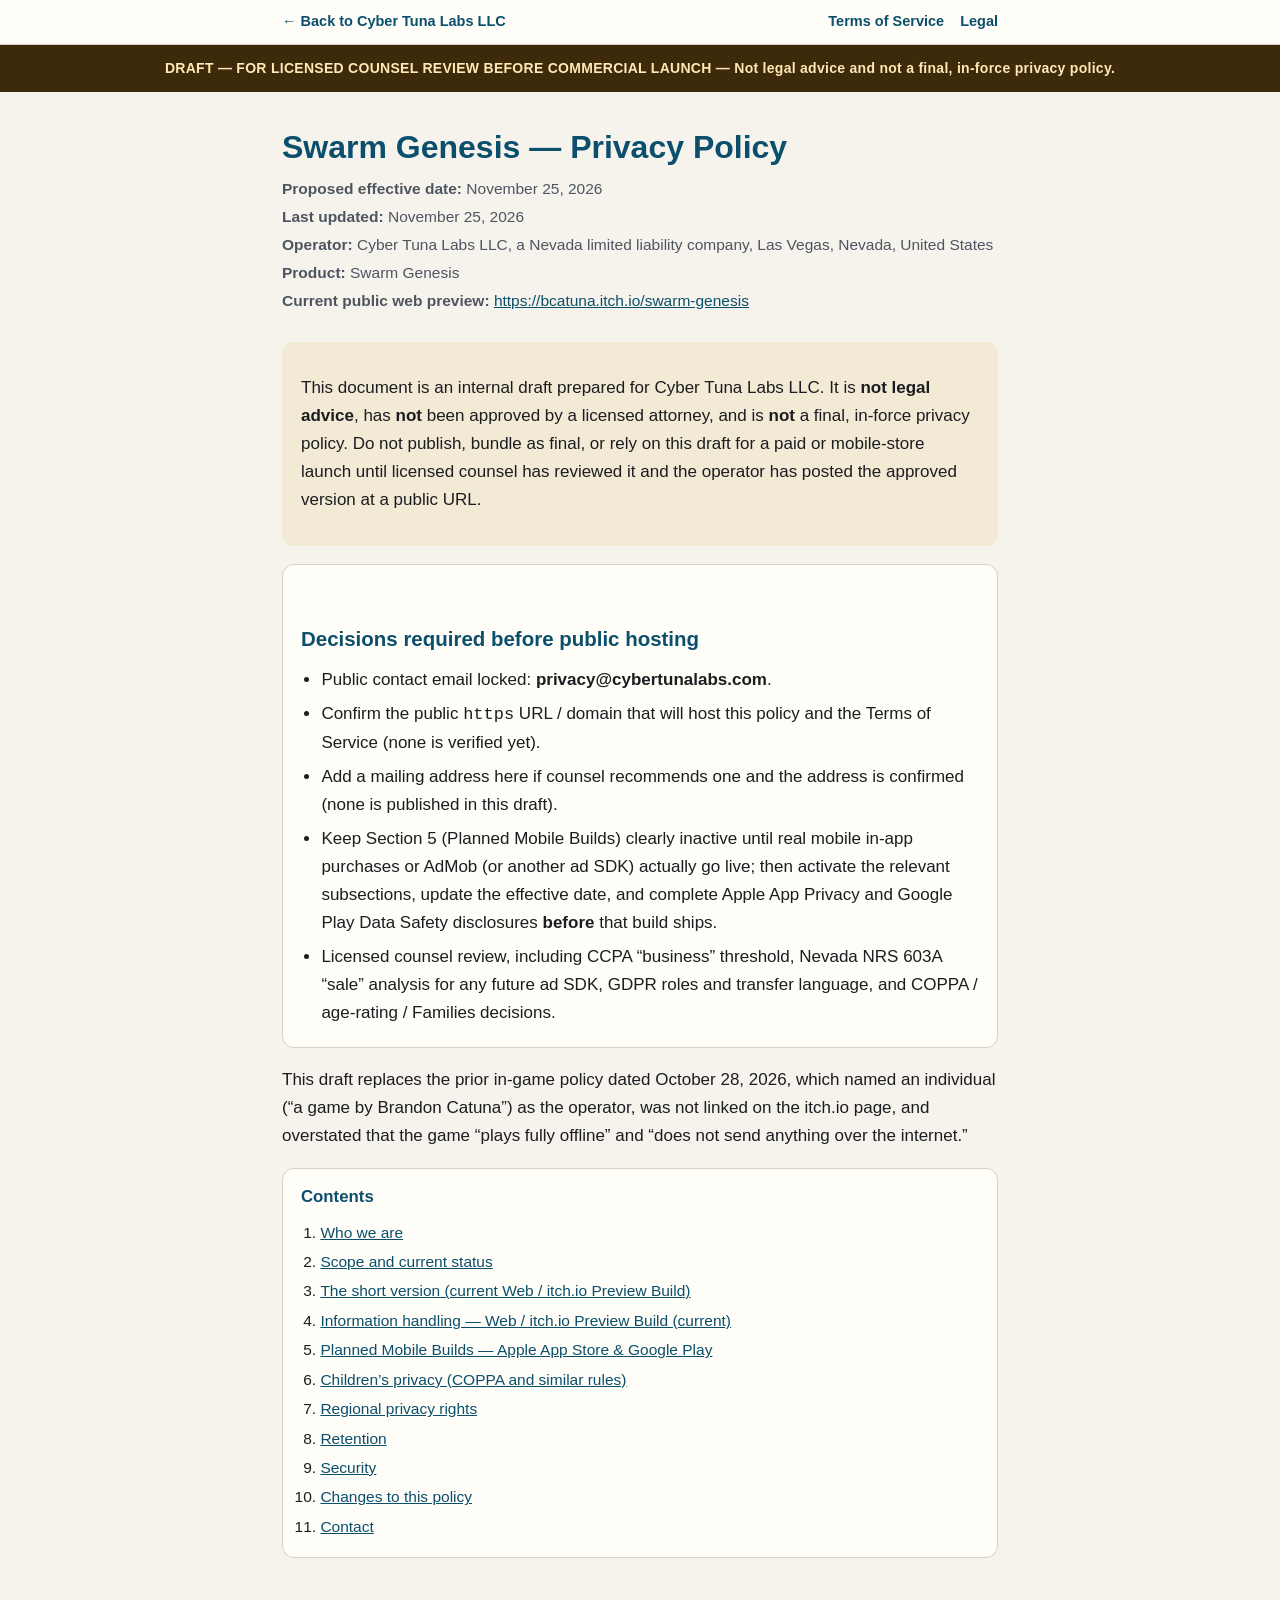
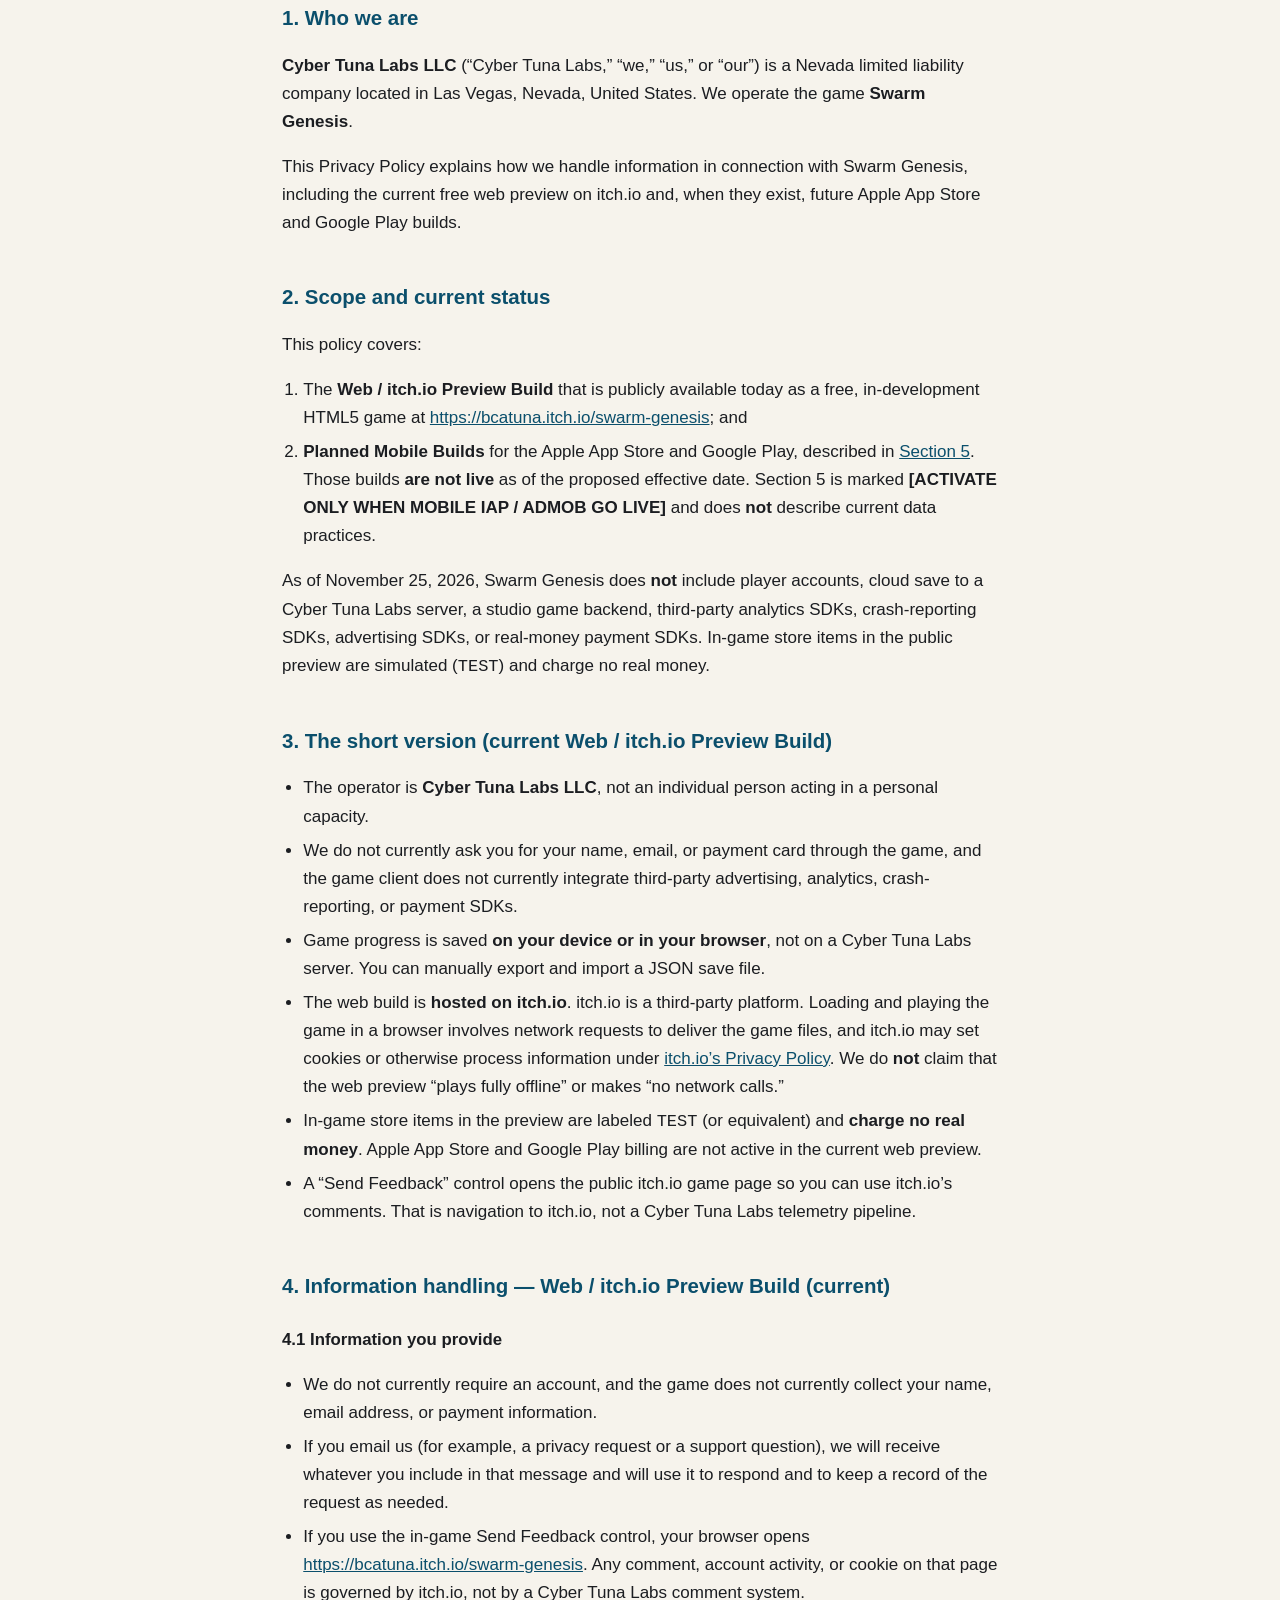
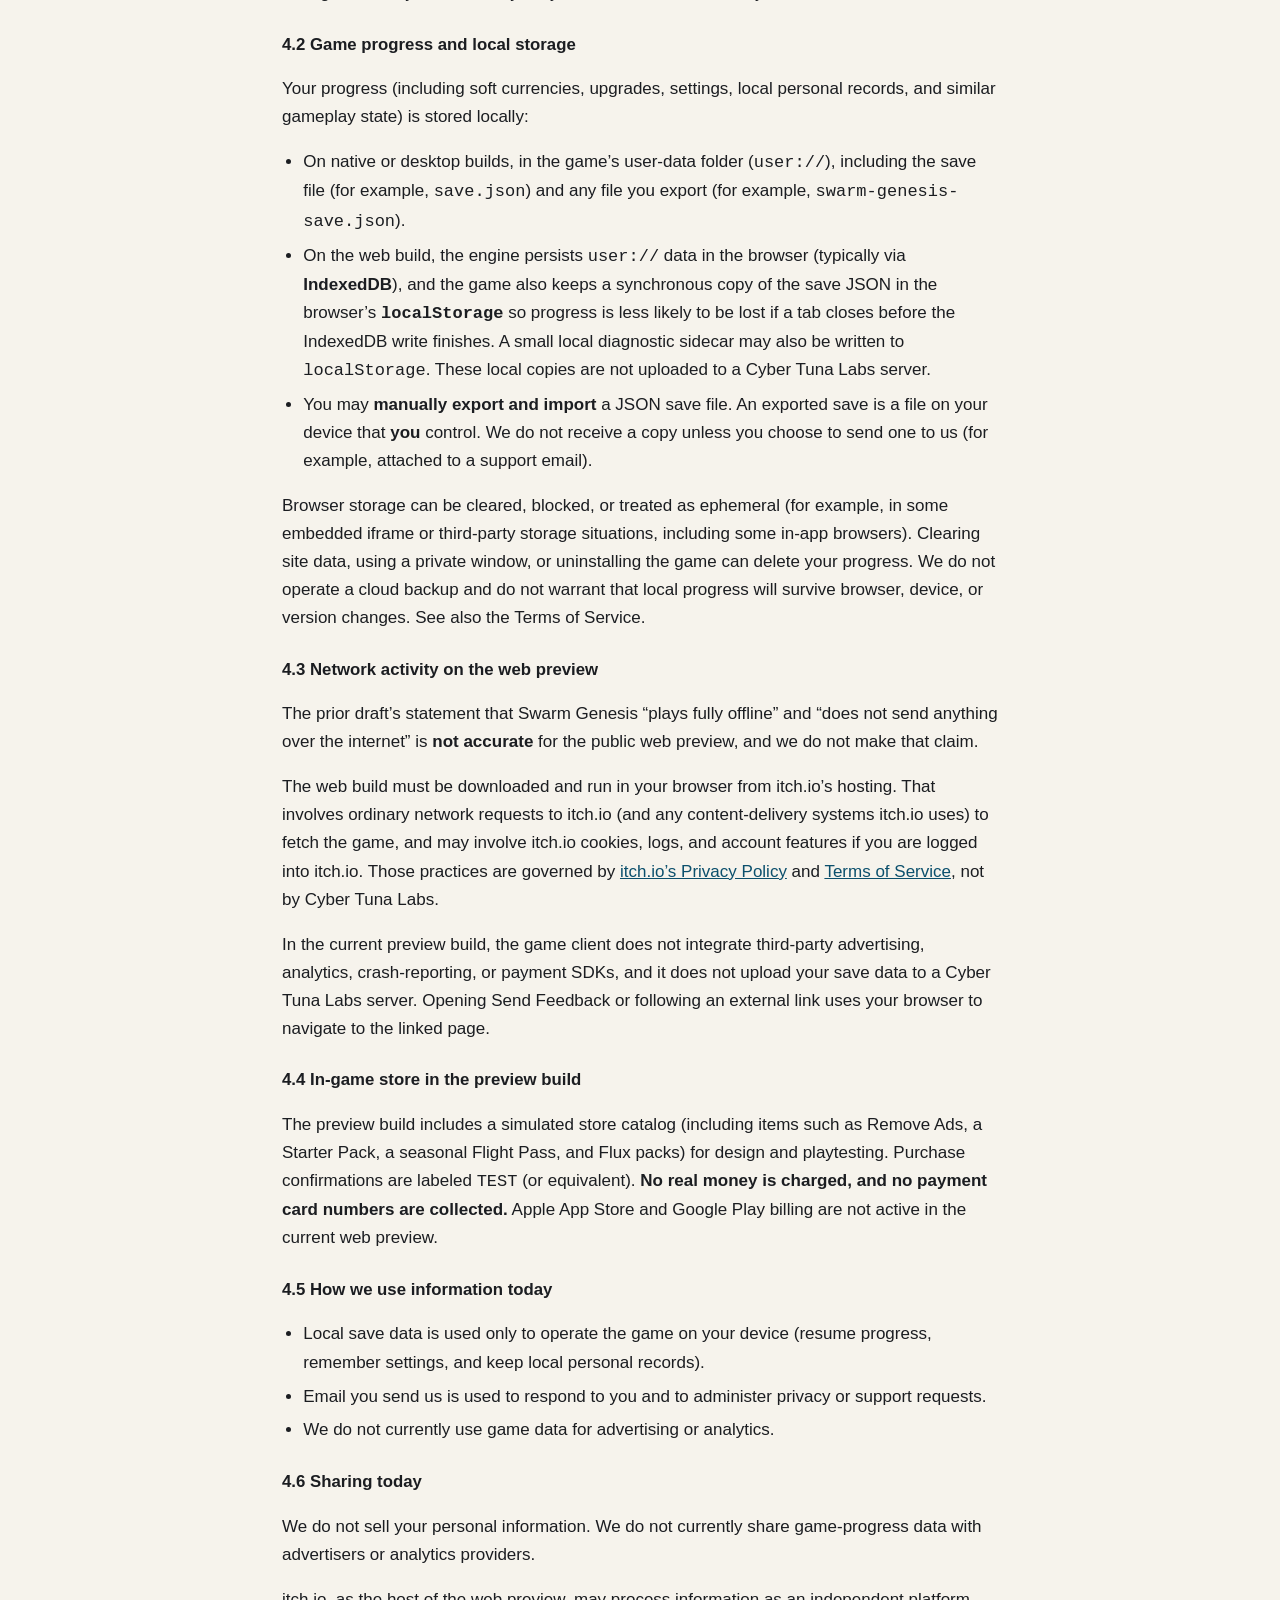
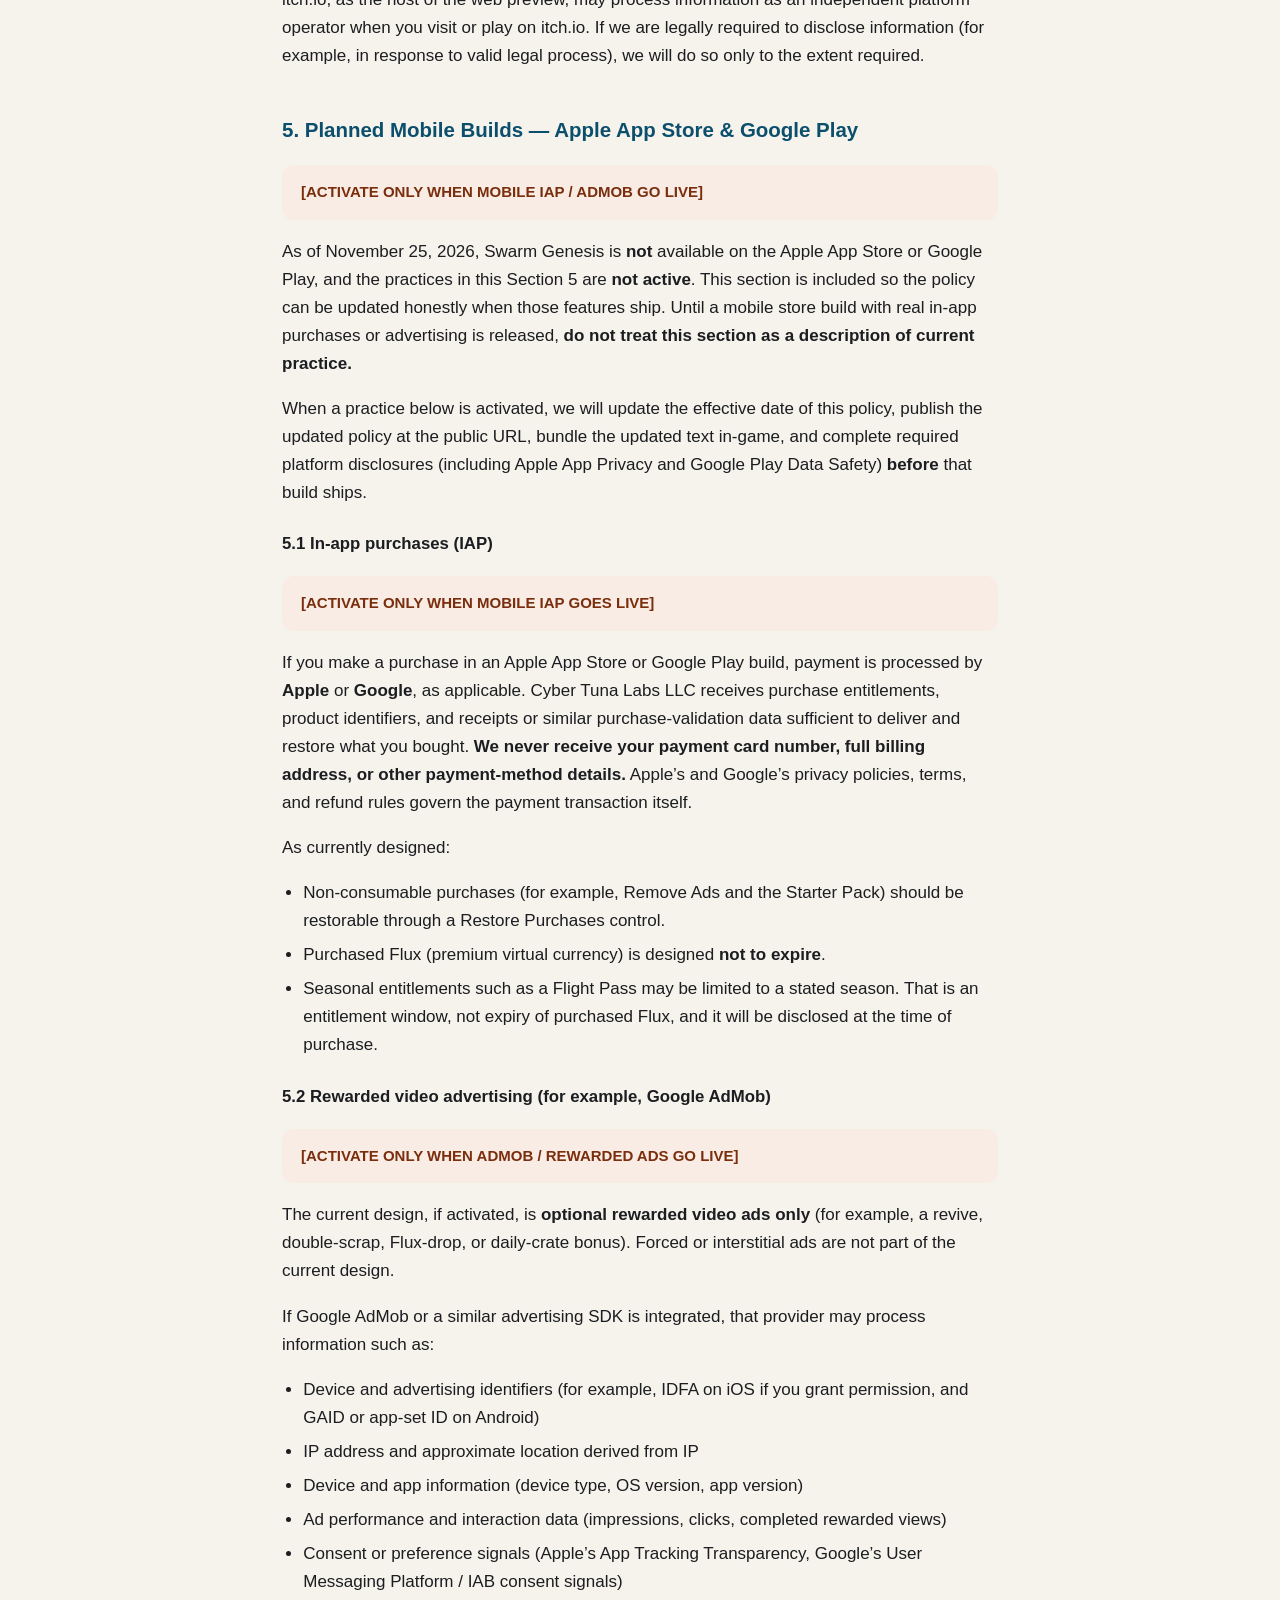
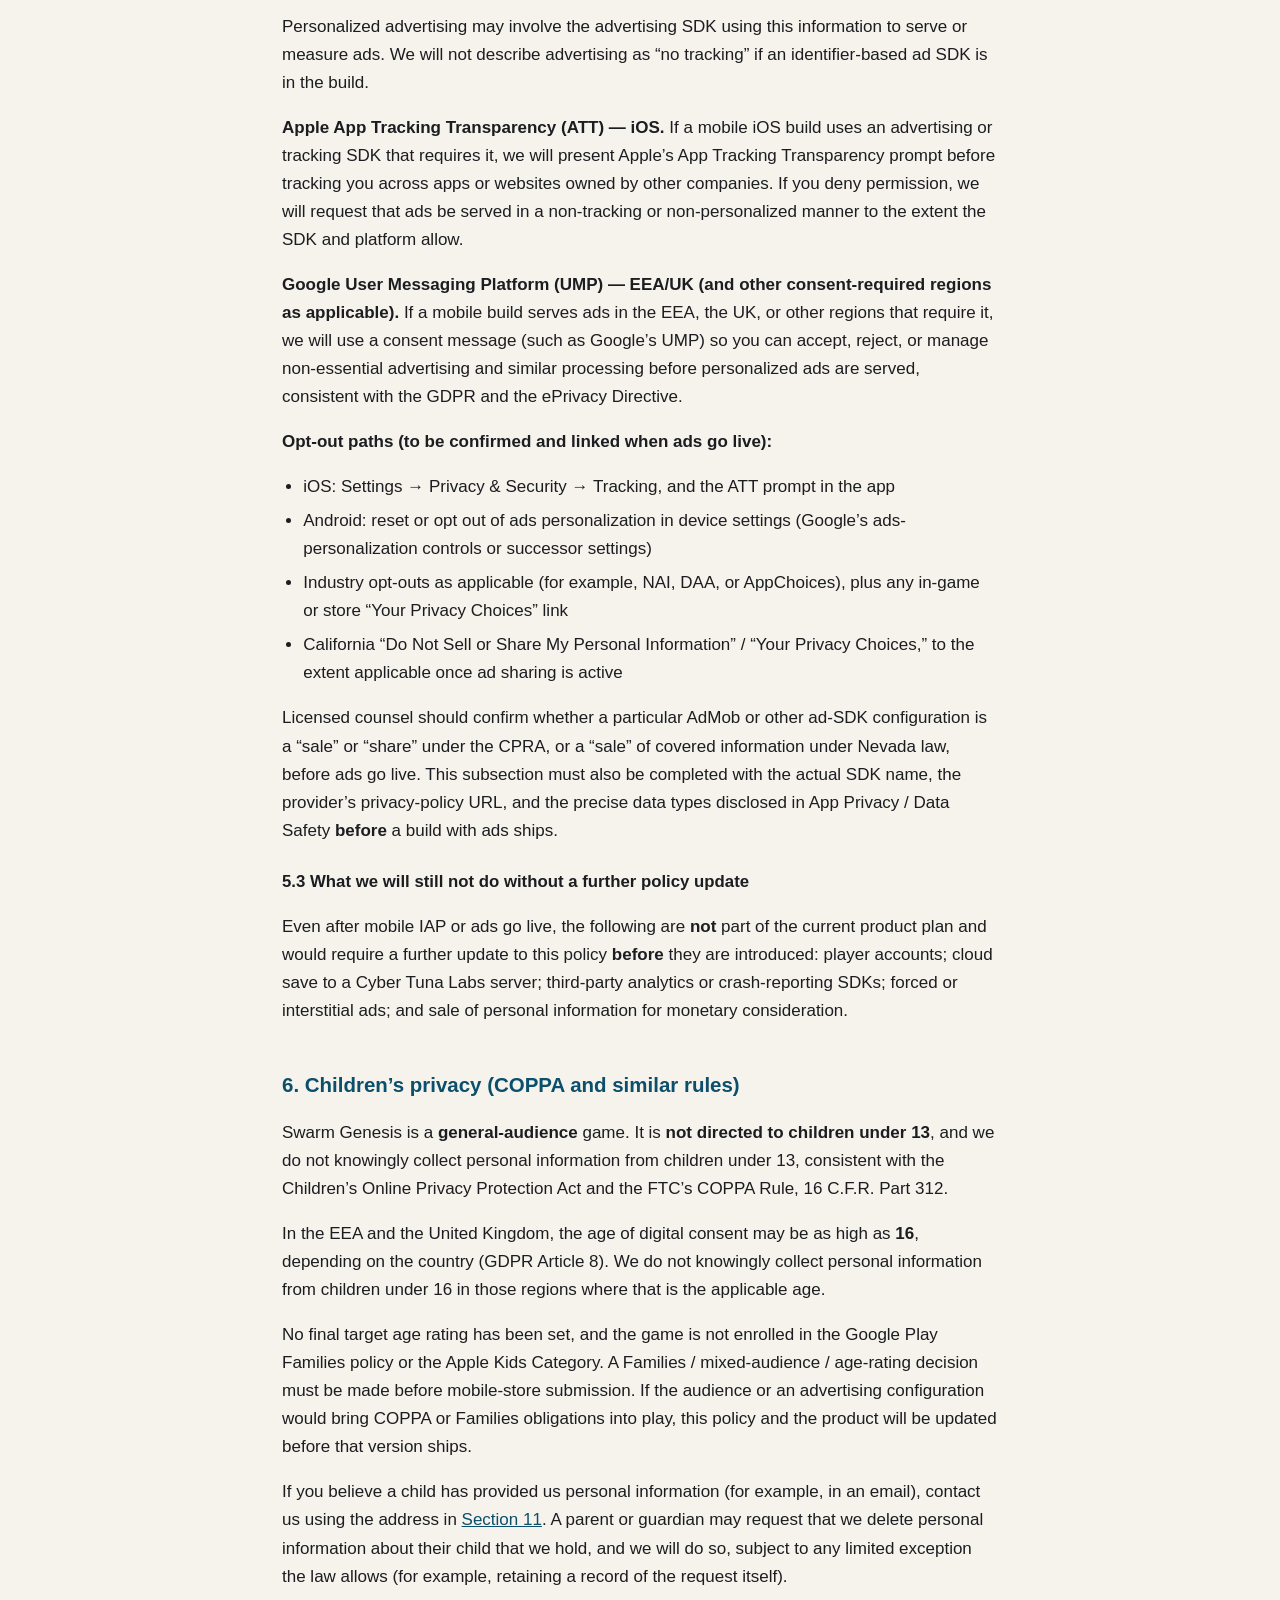
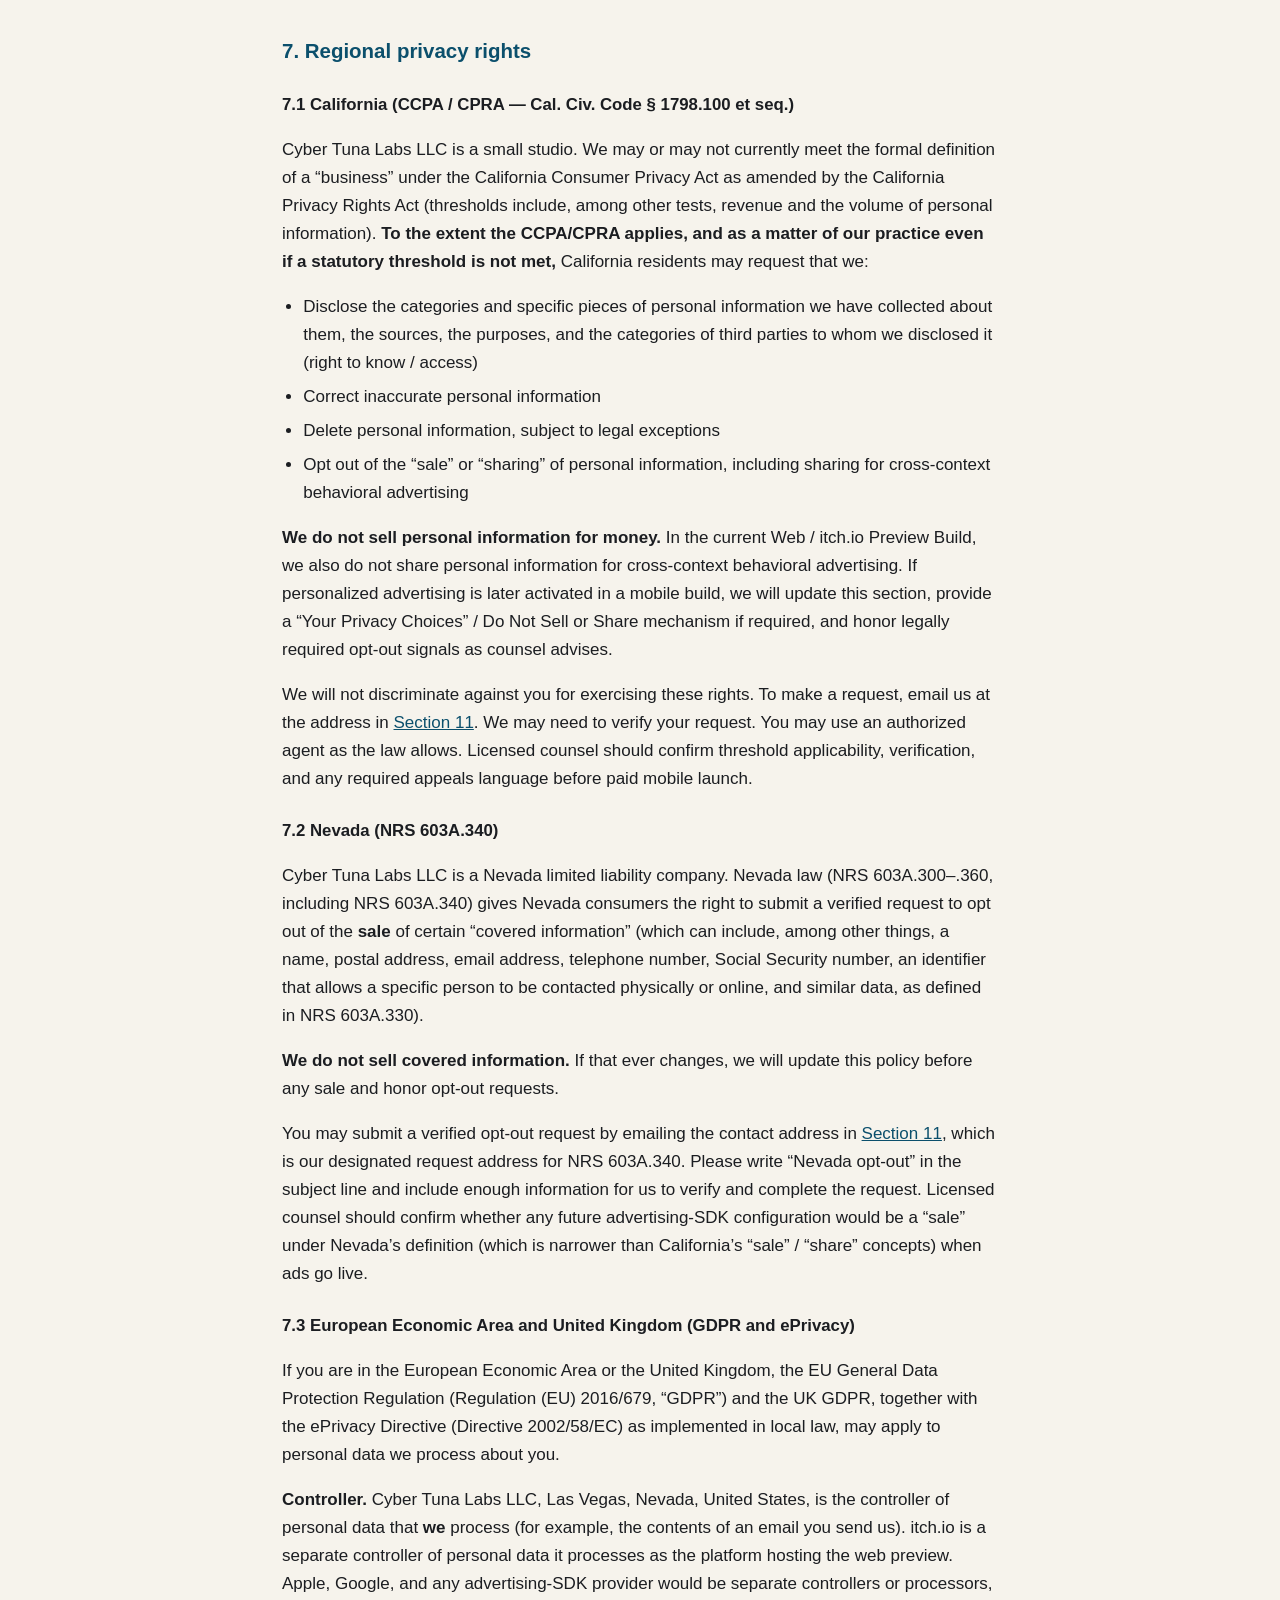
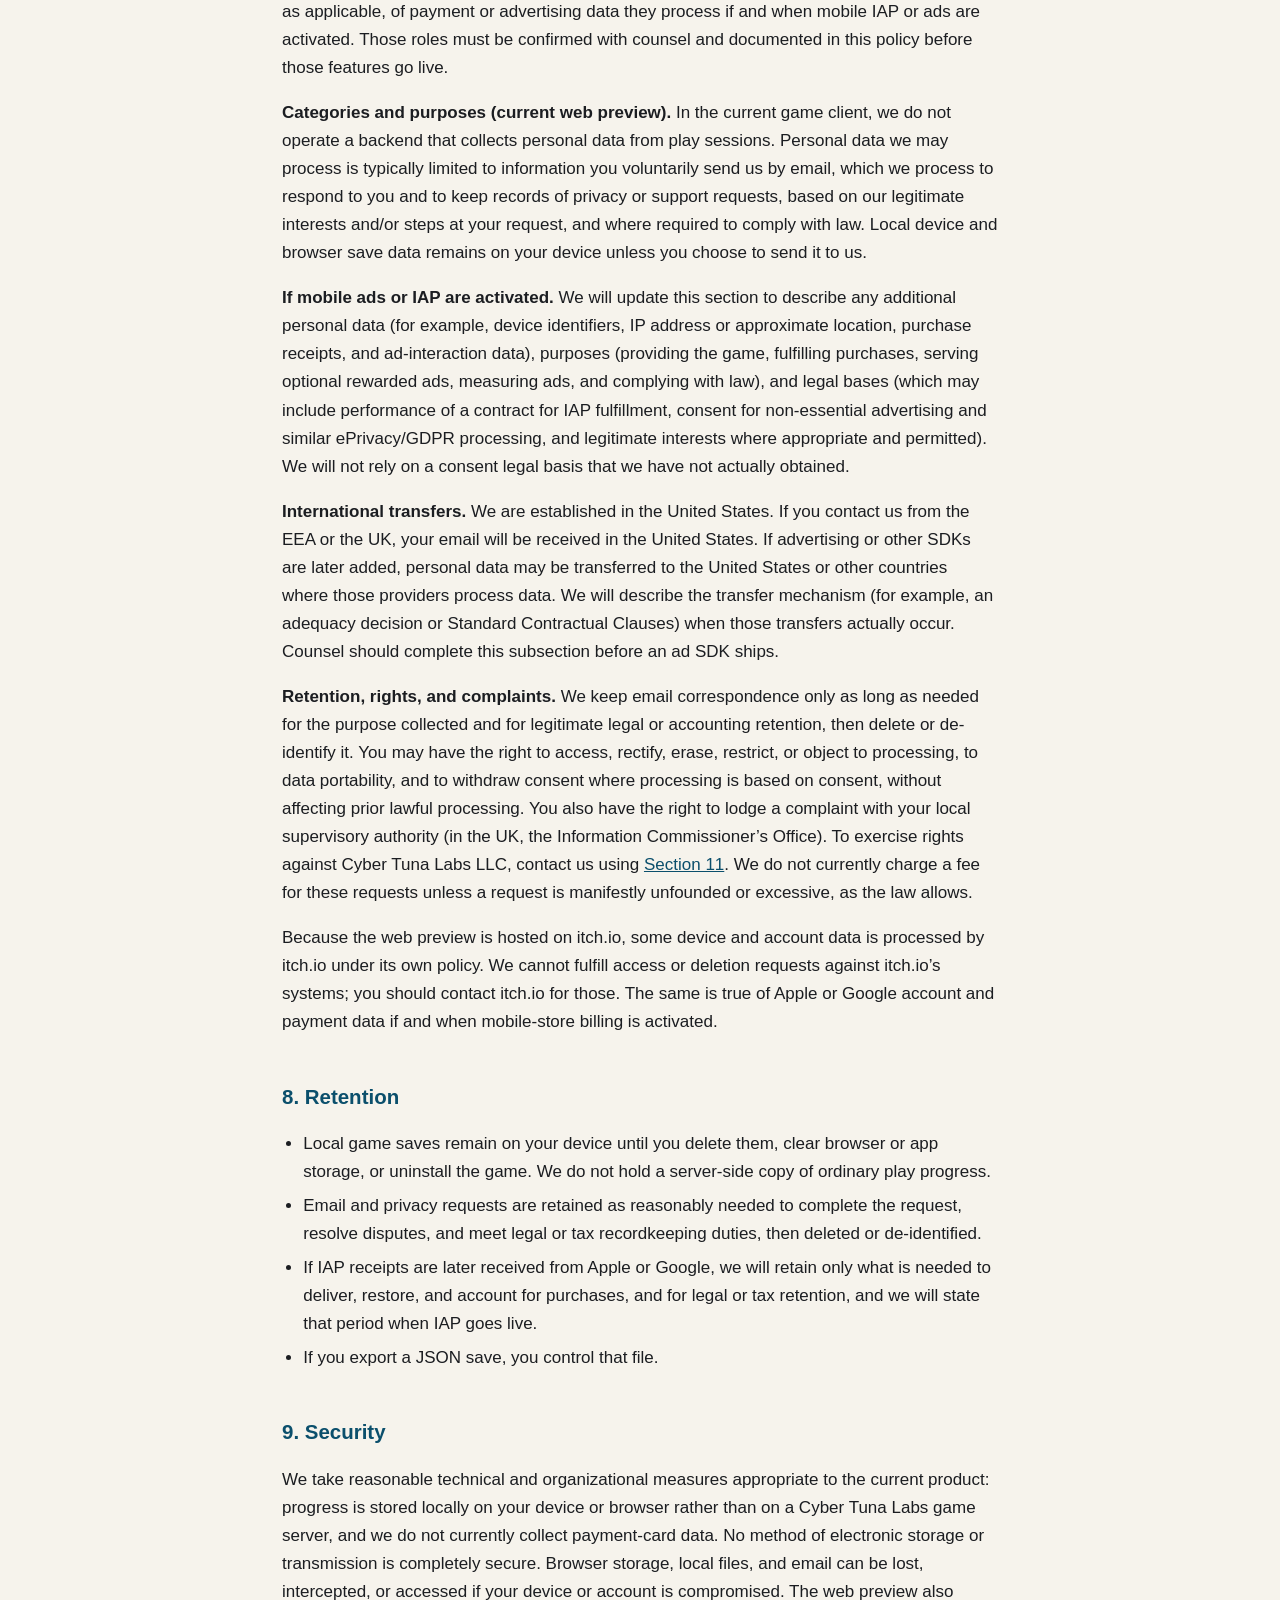
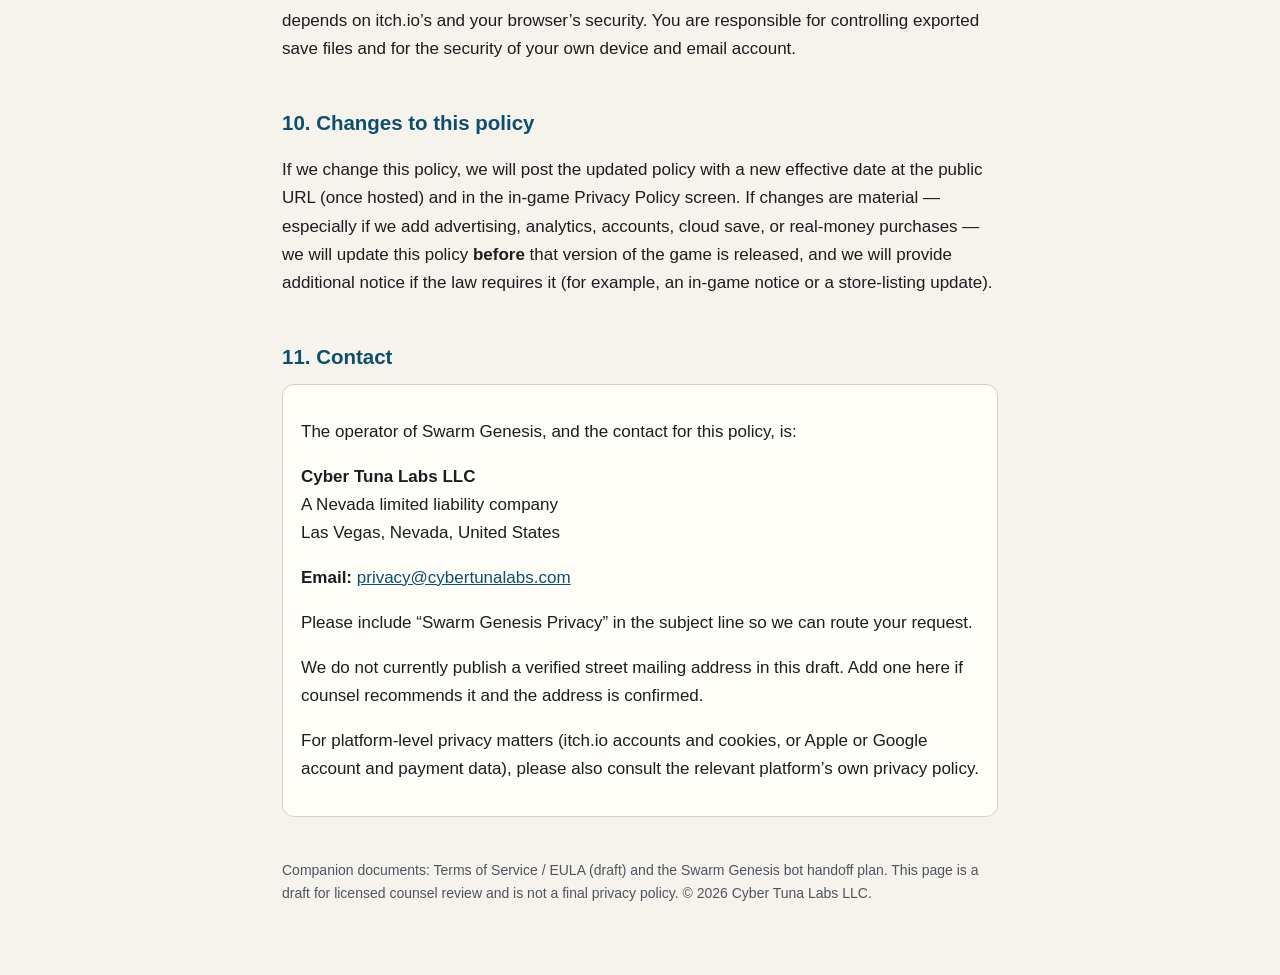
==== swarm-genesis/privacy/index.html @ 1a447491 "Publish the Cyber Tuna Labs studio website. Add a static GitHub Pages site for Cyber Tuna Labs LLC, " ====
<!DOCTYPE html>
<html lang="en">
<head>
<meta charset="utf-8">
<meta name="viewport" content="width=device-width, initial-scale=1">
<title>Swarm Genesis Privacy Policy — Cyber Tuna Labs LLC (Draft)</title>
<meta name="description" content="Draft Privacy Policy for Swarm Genesis, operated by Cyber Tuna Labs LLC. For licensed counsel review before commercial launch.">
<style>

:root{
  --bg:#f6f3ec;
  --fg:#1b1d21;
  --muted:#4d5560;
  --accent:#0b4f6c;
  --accent-2:#8a3b12;
  --card:#fffdf8;
  --border:#d8d0c2;
  --banner-bg:#3c2a0a;
  --banner-fg:#ffe8b5;
  --note-bg:#f3ead6;
  --note-fg:#3c2a0a;
  --activate-bg:#f8ece4;
  --activate-fg:#7a2e0d;
  --link:#0b4f6c;
  --link-hover:#092f42;
}
@media (prefers-color-scheme:dark){
  :root{
    --bg:#0c1016;
    --fg:#e8eef6;
    --muted:#a8b3c1;
    --accent:#7ec8e3;
    --accent-2:#ffb089;
    --card:#141b24;
    --border:#2a3442;
    --banner-bg:#3d2c0c;
    --banner-fg:#ffe7b3;
    --note-bg:#241c10;
    --note-fg:#ffe7b3;
    --activate-bg:#2a1810;
    --activate-fg:#ffb089;
    --link:#8bd3ee;
    --link-hover:#c7efff;
  }
}
*{box-sizing:border-box;}
html{scroll-behavior:smooth;}
body{
  margin:0;
  background:var(--bg);
  color:var(--fg);
  font:17px/1.65 -apple-system,BlinkMacSystemFont,"Segoe UI",Roboto,Helvetica,Arial,sans-serif;
}
.skip{position:absolute;left:-999px;top:auto;width:1px;height:1px;overflow:hidden;}
.skip:focus{position:static;width:auto;height:auto;padding:8px 16px;display:inline-block;}
.banner{
  background:var(--banner-bg);
  color:var(--banner-fg);
  padding:12px 22px;
  text-align:center;
  font-size:14px;
  font-weight:650;
  letter-spacing:.02em;
}
header,main,footer{max-width:760px;margin:0 auto;padding:0 22px;}
header{padding-top:36px;padding-bottom:8px;}
h1{font-size:2rem;line-height:1.2;margin:0 0 10px;color:var(--accent);}
h2{font-size:1.28rem;margin:2.1em 0 .5em;color:var(--accent);}
h3{font-size:1.05rem;margin:1.4em 0 .4em;}
p,li{color:var(--fg);}
.muted,.meta{color:var(--muted);}
.meta{margin:.15em 0;font-size:15.5px;}
a{color:var(--link);}
a:hover{color:var(--link-hover);}
.note, .activate, .toc, .decisions{
  background:var(--card);
  border:1px solid var(--border);
  border-radius:12px;
  padding:14px 18px;
  margin:18px 0;
}
.note{background:var(--note-bg);color:var(--note-fg);border-color:transparent;}
.activate{
  background:var(--activate-bg);
  color:var(--activate-fg);
  border-color:transparent;
  font-weight:650;
  font-size:15px;
}
.decisions ul{margin:8px 0 0;padding-left:1.2em;}
.toc{font-size:15.5px;}
.toc h2{margin-top:0;font-size:1.05rem;}
.toc ol{margin:0;padding-left:1.25em;}
.toc li{margin:.25em 0;}
ul,ol{padding-left:1.25em;}
li{margin:.35em 0;}
.contact{
  background:var(--card);
  border:1px solid var(--border);
  border-radius:12px;
  padding:16px 18px;
}
footer{
  padding:28px 22px 56px;
  color:var(--muted);
  font-size:14px;
}
footer p{color:var(--muted);}
@media print{
  .banner{background:#000;color:#000;border:2px solid #000;}
  body{background:#fff;color:#000;}
  a{color:#000;text-decoration:underline;}
  .note,.activate,.toc,.decisions,.contact{break-inside:avoid;}
}


.studio-bar{
  background:var(--card);
  border-bottom:1px solid var(--border);
  font-size:14.5px;
}
.studio-bar-inner{
  max-width:760px;
  margin:0 auto;
  padding:10px 22px;
  display:flex;
  flex-wrap:wrap;
  gap:10px 18px;
  align-items:center;
  justify-content:space-between;
}
.studio-bar a{font-weight:650;text-decoration:none;}
.studio-bar a:hover,.studio-bar a:focus-visible{text-decoration:underline;}
.studio-bar-links{display:flex;flex-wrap:wrap;gap:8px 16px;}

</style>
</head>
<body>
<a class="skip" href="#main">Skip to content</a>
<nav class="studio-bar" aria-label="Cyber Tuna Labs">
  <div class="studio-bar-inner">
    <a href="/">← Back to Cyber Tuna Labs LLC</a>
    <span class="studio-bar-links">
      <a href="/swarm-genesis/terms/">Terms of Service</a>
      <a href="/#legal">Legal</a>
    </span>
  </div>
</nav>
<div class="banner" role="note">DRAFT — FOR LICENSED COUNSEL REVIEW BEFORE COMMERCIAL LAUNCH — Not legal advice and not a final, in-force privacy policy.</div>
<header>
  <h1>Swarm Genesis — Privacy Policy</h1>
  <p class="meta"><strong>Proposed effective date:</strong> November 25, 2026</p>
  <p class="meta"><strong>Last updated:</strong> November 25, 2026</p>
  <p class="meta"><strong>Operator:</strong> Cyber Tuna Labs LLC, a Nevada limited liability company, Las Vegas, Nevada, United States</p>
  <p class="meta"><strong>Product:</strong> Swarm Genesis</p>
  <p class="meta"><strong>Current public web preview:</strong> <a href="https://bcatuna.itch.io/swarm-genesis">https://bcatuna.itch.io/swarm-genesis</a></p>
</header>
<main id="main">
  <div class="note">
    <p>This document is an internal draft prepared for Cyber Tuna Labs LLC. It is <strong>not legal advice</strong>, has <strong>not</strong> been approved by a licensed attorney, and is <strong>not</strong> a final, in-force privacy policy. Do not publish, bundle as final, or rely on this draft for a paid or mobile-store launch until licensed counsel has reviewed it and the operator has posted the approved version at a public URL.</p>
  </div>

  <div class="decisions">
    <h2>Decisions required before public hosting</h2>
    <ul>
      <li>Public contact email locked: <strong>privacy@cybertunalabs.com</strong>.</li>
      <li>Confirm the public <code>https</code> URL / domain that will host this policy and the Terms of Service (none is verified yet).</li>
      <li>Add a mailing address here if counsel recommends one and the address is confirmed (none is published in this draft).</li>
      <li>Keep Section 5 (Planned Mobile Builds) clearly inactive until real mobile in-app purchases or AdMob (or another ad SDK) actually go live; then activate the relevant subsections, update the effective date, and complete Apple App Privacy and Google Play Data Safety disclosures <strong>before</strong> that build ships.</li>
      <li>Licensed counsel review, including CCPA “business” threshold, Nevada NRS 603A “sale” analysis for any future ad SDK, GDPR roles and transfer language, and COPPA / age-rating / Families decisions.</li>
    </ul>
  </div>

  <p>This draft replaces the prior in-game policy dated October 28, 2026, which named an individual (“a game by Brandon Catuna”) as the operator, was not linked on the itch.io page, and overstated that the game “plays fully offline” and “does not send anything over the internet.”</p>

  <nav class="toc" aria-label="Table of contents">
    <h2>Contents</h2>
    <ol>
      <li><a href="#who-we-are">Who we are</a></li>
      <li><a href="#scope">Scope and current status</a></li>
      <li><a href="#short-version">The short version (current Web / itch.io Preview Build)</a></li>
      <li><a href="#web-preview">Information handling — Web / itch.io Preview Build (current)</a></li>
      <li><a href="#planned-mobile">Planned Mobile Builds — Apple App Store &amp; Google Play</a></li>
      <li><a href="#children">Children’s privacy (COPPA and similar rules)</a></li>
      <li><a href="#regional">Regional privacy rights</a></li>
      <li><a href="#retention">Retention</a></li>
      <li><a href="#security">Security</a></li>
      <li><a href="#changes">Changes to this policy</a></li>
      <li><a href="#contact">Contact</a></li>
    </ol>
  </nav>

  <h2 id="who-we-are">1. Who we are</h2>
  <p><strong>Cyber Tuna Labs LLC</strong> (“Cyber Tuna Labs,” “we,” “us,” or “our”) is a Nevada limited liability company located in Las Vegas, Nevada, United States. We operate the game <strong>Swarm Genesis</strong>.</p>
  <p>This Privacy Policy explains how we handle information in connection with Swarm Genesis, including the current free web preview on itch.io and, when they exist, future Apple App Store and Google Play builds.</p>

  <h2 id="scope">2. Scope and current status</h2>
  <p>This policy covers:</p>
  <ol>
    <li>The <strong>Web / itch.io Preview Build</strong> that is publicly available today as a free, in-development HTML5 game at <a href="https://bcatuna.itch.io/swarm-genesis">https://bcatuna.itch.io/swarm-genesis</a>; and</li>
    <li><strong>Planned Mobile Builds</strong> for the Apple App Store and Google Play, described in <a href="#planned-mobile">Section 5</a>. Those builds <strong>are not live</strong> as of the proposed effective date. Section 5 is marked <strong>[ACTIVATE ONLY WHEN MOBILE IAP / ADMOB GO LIVE]</strong> and does <strong>not</strong> describe current data practices.</li>
  </ol>
  <p>As of November 25, 2026, Swarm Genesis does <strong>not</strong> include player accounts, cloud save to a Cyber Tuna Labs server, a studio game backend, third-party analytics SDKs, crash-reporting SDKs, advertising SDKs, or real-money payment SDKs. In-game store items in the public preview are simulated (<code>TEST</code>) and charge no real money.</p>

  <h2 id="short-version">3. The short version (current Web / itch.io Preview Build)</h2>
  <ul>
    <li>The operator is <strong>Cyber Tuna Labs LLC</strong>, not an individual person acting in a personal capacity.</li>
    <li>We do not currently ask you for your name, email, or payment card through the game, and the game client does not currently integrate third-party advertising, analytics, crash-reporting, or payment SDKs.</li>
    <li>Game progress is saved <strong>on your device or in your browser</strong>, not on a Cyber Tuna Labs server. You can manually export and import a JSON save file.</li>
    <li>The web build is <strong>hosted on itch.io</strong>. itch.io is a third-party platform. Loading and playing the game in a browser involves network requests to deliver the game files, and itch.io may set cookies or otherwise process information under <a href="https://itch.io/docs/legal/privacy-policy">itch.io’s Privacy Policy</a>. We do <strong>not</strong> claim that the web preview “plays fully offline” or makes “no network calls.”</li>
    <li>In-game store items in the preview are labeled <code>TEST</code> (or equivalent) and <strong>charge no real money</strong>. Apple App Store and Google Play billing are not active in the current web preview.</li>
    <li>A “Send Feedback” control opens the public itch.io game page so you can use itch.io’s comments. That is navigation to itch.io, not a Cyber Tuna Labs telemetry pipeline.</li>
  </ul>

  <h2 id="web-preview">4. Information handling — Web / itch.io Preview Build (current)</h2>

  <h3 id="info-you-provide">4.1 Information you provide</h3>
  <ul>
    <li>We do not currently require an account, and the game does not currently collect your name, email address, or payment information.</li>
    <li>If you email us (for example, a privacy request or a support question), we will receive whatever you include in that message and will use it to respond and to keep a record of the request as needed.</li>
    <li>If you use the in-game Send Feedback control, your browser opens <a href="https://bcatuna.itch.io/swarm-genesis">https://bcatuna.itch.io/swarm-genesis</a>. Any comment, account activity, or cookie on that page is governed by itch.io, not by a Cyber Tuna Labs comment system.</li>
  </ul>

  <h3 id="local-storage">4.2 Game progress and local storage</h3>
  <p>Your progress (including soft currencies, upgrades, settings, local personal records, and similar gameplay state) is stored locally:</p>
  <ul>
    <li>On native or desktop builds, in the game’s user-data folder (<code>user://</code>), including the save file (for example, <code>save.json</code>) and any file you export (for example, <code>swarm-genesis-save.json</code>).</li>
    <li>On the web build, the engine persists <code>user://</code> data in the browser (typically via <strong>IndexedDB</strong>), and the game also keeps a synchronous copy of the save JSON in the browser’s <strong><code>localStorage</code></strong> so progress is less likely to be lost if a tab closes before the IndexedDB write finishes. A small local diagnostic sidecar may also be written to <code>localStorage</code>. These local copies are not uploaded to a Cyber Tuna Labs server.</li>
    <li>You may <strong>manually export and import</strong> a JSON save file. An exported save is a file on your device that <strong>you</strong> control. We do not receive a copy unless you choose to send one to us (for example, attached to a support email).</li>
  </ul>
  <p>Browser storage can be cleared, blocked, or treated as ephemeral (for example, in some embedded iframe or third-party storage situations, including some in-app browsers). Clearing site data, using a private window, or uninstalling the game can delete your progress. We do not operate a cloud backup and do not warrant that local progress will survive browser, device, or version changes. See also the Terms of Service.</p>

  <h3 id="network">4.3 Network activity on the web preview</h3>
  <p>The prior draft’s statement that Swarm Genesis “plays fully offline” and “does not send anything over the internet” is <strong>not accurate</strong> for the public web preview, and we do not make that claim.</p>
  <p>The web build must be downloaded and run in your browser from itch.io’s hosting. That involves ordinary network requests to itch.io (and any content-delivery systems itch.io uses) to fetch the game, and may involve itch.io cookies, logs, and account features if you are logged into itch.io. Those practices are governed by <a href="https://itch.io/docs/legal/privacy-policy">itch.io’s Privacy Policy</a> and <a href="https://itch.io/docs/legal/terms">Terms of Service</a>, not by Cyber Tuna Labs.</p>
  <p>In the current preview build, the game client does not integrate third-party advertising, analytics, crash-reporting, or payment SDKs, and it does not upload your save data to a Cyber Tuna Labs server. Opening Send Feedback or following an external link uses your browser to navigate to the linked page.</p>

  <h3 id="preview-store">4.4 In-game store in the preview build</h3>
  <p>The preview build includes a simulated store catalog (including items such as Remove Ads, a Starter Pack, a seasonal Flight Pass, and Flux packs) for design and playtesting. Purchase confirmations are labeled <code>TEST</code> (or equivalent). <strong>No real money is charged, and no payment card numbers are collected.</strong> Apple App Store and Google Play billing are not active in the current web preview.</p>

  <h3 id="use-today">4.5 How we use information today</h3>
  <ul>
    <li>Local save data is used only to operate the game on your device (resume progress, remember settings, and keep local personal records).</li>
    <li>Email you send us is used to respond to you and to administer privacy or support requests.</li>
    <li>We do not currently use game data for advertising or analytics.</li>
  </ul>

  <h3 id="sharing-today">4.6 Sharing today</h3>
  <p>We do not sell your personal information. We do not currently share game-progress data with advertisers or analytics providers.</p>
  <p>itch.io, as the host of the web preview, may process information as an independent platform operator when you visit or play on itch.io. If we are legally required to disclose information (for example, in response to valid legal process), we will do so only to the extent required.</p>

  <h2 id="planned-mobile">5. Planned Mobile Builds — Apple App Store &amp; Google Play</h2>
  <p class="activate" role="note">[ACTIVATE ONLY WHEN MOBILE IAP / ADMOB GO LIVE]</p>
  <p>As of November 25, 2026, Swarm Genesis is <strong>not</strong> available on the Apple App Store or Google Play, and the practices in this Section 5 are <strong>not active</strong>. This section is included so the policy can be updated honestly when those features ship. Until a mobile store build with real in-app purchases or advertising is released, <strong>do not treat this section as a description of current practice.</strong></p>
  <p>When a practice below is activated, we will update the effective date of this policy, publish the updated policy at the public URL, bundle the updated text in-game, and complete required platform disclosures (including Apple App Privacy and Google Play Data Safety) <strong>before</strong> that build ships.</p>

  <h3 id="iap">5.1 In-app purchases (IAP)</h3>
  <p class="activate" role="note">[ACTIVATE ONLY WHEN MOBILE IAP GOES LIVE]</p>
  <p>If you make a purchase in an Apple App Store or Google Play build, payment is processed by <strong>Apple</strong> or <strong>Google</strong>, as applicable. Cyber Tuna Labs LLC receives purchase entitlements, product identifiers, and receipts or similar purchase-validation data sufficient to deliver and restore what you bought. <strong>We never receive your payment card number, full billing address, or other payment-method details.</strong> Apple’s and Google’s privacy policies, terms, and refund rules govern the payment transaction itself.</p>
  <p>As currently designed:</p>
  <ul>
    <li>Non-consumable purchases (for example, Remove Ads and the Starter Pack) should be restorable through a Restore Purchases control.</li>
    <li>Purchased Flux (premium virtual currency) is designed <strong>not to expire</strong>.</li>
    <li>Seasonal entitlements such as a Flight Pass may be limited to a stated season. That is an entitlement window, not expiry of purchased Flux, and it will be disclosed at the time of purchase.</li>
  </ul>

  <h3 id="ads">5.2 Rewarded video advertising (for example, Google AdMob)</h3>
  <p class="activate" role="note">[ACTIVATE ONLY WHEN ADMOB / REWARDED ADS GO LIVE]</p>
  <p>The current design, if activated, is <strong>optional rewarded video ads only</strong> (for example, a revive, double-scrap, Flux-drop, or daily-crate bonus). Forced or interstitial ads are not part of the current design.</p>
  <p>If Google AdMob or a similar advertising SDK is integrated, that provider may process information such as:</p>
  <ul>
    <li>Device and advertising identifiers (for example, IDFA on iOS if you grant permission, and GAID or app-set ID on Android)</li>
    <li>IP address and approximate location derived from IP</li>
    <li>Device and app information (device type, OS version, app version)</li>
    <li>Ad performance and interaction data (impressions, clicks, completed rewarded views)</li>
    <li>Consent or preference signals (Apple’s App Tracking Transparency, Google’s User Messaging Platform / IAB consent signals)</li>
  </ul>
  <p>Personalized advertising may involve the advertising SDK using this information to serve or measure ads. We will not describe advertising as “no tracking” if an identifier-based ad SDK is in the build.</p>
  <p><strong>Apple App Tracking Transparency (ATT) — iOS.</strong> If a mobile iOS build uses an advertising or tracking SDK that requires it, we will present Apple’s App Tracking Transparency prompt before tracking you across apps or websites owned by other companies. If you deny permission, we will request that ads be served in a non-tracking or non-personalized manner to the extent the SDK and platform allow.</p>
  <p><strong>Google User Messaging Platform (UMP) — EEA/UK (and other consent-required regions as applicable).</strong> If a mobile build serves ads in the EEA, the UK, or other regions that require it, we will use a consent message (such as Google’s UMP) so you can accept, reject, or manage non-essential advertising and similar processing before personalized ads are served, consistent with the GDPR and the ePrivacy Directive.</p>
  <p><strong>Opt-out paths (to be confirmed and linked when ads go live):</strong></p>
  <ul>
    <li>iOS: Settings → Privacy &amp; Security → Tracking, and the ATT prompt in the app</li>
    <li>Android: reset or opt out of ads personalization in device settings (Google’s ads-personalization controls or successor settings)</li>
    <li>Industry opt-outs as applicable (for example, NAI, DAA, or AppChoices), plus any in-game or store “Your Privacy Choices” link</li>
    <li>California “Do Not Sell or Share My Personal Information” / “Your Privacy Choices,” to the extent applicable once ad sharing is active</li>
  </ul>
  <p>Licensed counsel should confirm whether a particular AdMob or other ad-SDK configuration is a “sale” or “share” under the CPRA, or a “sale” of covered information under Nevada law, before ads go live. This subsection must also be completed with the actual SDK name, the provider’s privacy-policy URL, and the precise data types disclosed in App Privacy / Data Safety <strong>before</strong> a build with ads ships.</p>

  <h3 id="not-planned">5.3 What we will still not do without a further policy update</h3>
  <p>Even after mobile IAP or ads go live, the following are <strong>not</strong> part of the current product plan and would require a further update to this policy <strong>before</strong> they are introduced: player accounts; cloud save to a Cyber Tuna Labs server; third-party analytics or crash-reporting SDKs; forced or interstitial ads; and sale of personal information for monetary consideration.</p>

  <h2 id="children">6. Children’s privacy (COPPA and similar rules)</h2>
  <p>Swarm Genesis is a <strong>general-audience</strong> game. It is <strong>not directed to children under 13</strong>, and we do not knowingly collect personal information from children under 13, consistent with the Children’s Online Privacy Protection Act and the FTC’s COPPA Rule, 16 C.F.R. Part 312.</p>
  <p>In the EEA and the United Kingdom, the age of digital consent may be as high as <strong>16</strong>, depending on the country (GDPR Article 8). We do not knowingly collect personal information from children under 16 in those regions where that is the applicable age.</p>
  <p>No final target age rating has been set, and the game is not enrolled in the Google Play Families policy or the Apple Kids Category. A Families / mixed-audience / age-rating decision must be made before mobile-store submission. If the audience or an advertising configuration would bring COPPA or Families obligations into play, this policy and the product will be updated before that version ships.</p>
  <p>If you believe a child has provided us personal information (for example, in an email), contact us using the address in <a href="#contact">Section 11</a>. A parent or guardian may request that we delete personal information about their child that we hold, and we will do so, subject to any limited exception the law allows (for example, retaining a record of the request itself).</p>

  <h2 id="regional">7. Regional privacy rights</h2>

  <h3 id="california">7.1 California (CCPA / CPRA — Cal. Civ. Code § 1798.100 et seq.)</h3>
  <p>Cyber Tuna Labs LLC is a small studio. We may or may not currently meet the formal definition of a “business” under the California Consumer Privacy Act as amended by the California Privacy Rights Act (thresholds include, among other tests, revenue and the volume of personal information). <strong>To the extent the CCPA/CPRA applies, and as a matter of our practice even if a statutory threshold is not met,</strong> California residents may request that we:</p>
  <ul>
    <li>Disclose the categories and specific pieces of personal information we have collected about them, the sources, the purposes, and the categories of third parties to whom we disclosed it (right to know / access)</li>
    <li>Correct inaccurate personal information</li>
    <li>Delete personal information, subject to legal exceptions</li>
    <li>Opt out of the “sale” or “sharing” of personal information, including sharing for cross-context behavioral advertising</li>
  </ul>
  <p><strong>We do not sell personal information for money.</strong> In the current Web / itch.io Preview Build, we also do not share personal information for cross-context behavioral advertising. If personalized advertising is later activated in a mobile build, we will update this section, provide a “Your Privacy Choices” / Do Not Sell or Share mechanism if required, and honor legally required opt-out signals as counsel advises.</p>
  <p>We will not discriminate against you for exercising these rights. To make a request, email us at the address in <a href="#contact">Section 11</a>. We may need to verify your request. You may use an authorized agent as the law allows. Licensed counsel should confirm threshold applicability, verification, and any required appeals language before paid mobile launch.</p>

  <h3 id="nevada">7.2 Nevada (NRS 603A.340)</h3>
  <p>Cyber Tuna Labs LLC is a Nevada limited liability company. Nevada law (NRS 603A.300–.360, including NRS 603A.340) gives Nevada consumers the right to submit a verified request to opt out of the <strong>sale</strong> of certain “covered information” (which can include, among other things, a name, postal address, email address, telephone number, Social Security number, an identifier that allows a specific person to be contacted physically or online, and similar data, as defined in NRS 603A.330).</p>
  <p><strong>We do not sell covered information.</strong> If that ever changes, we will update this policy before any sale and honor opt-out requests.</p>
  <p>You may submit a verified opt-out request by emailing the contact address in <a href="#contact">Section 11</a>, which is our designated request address for NRS 603A.340. Please write “Nevada opt-out” in the subject line and include enough information for us to verify and complete the request. Licensed counsel should confirm whether any future advertising-SDK configuration would be a “sale” under Nevada’s definition (which is narrower than California’s “sale” / “share” concepts) when ads go live.</p>

  <h3 id="gdpr">7.3 European Economic Area and United Kingdom (GDPR and ePrivacy)</h3>
  <p>If you are in the European Economic Area or the United Kingdom, the EU General Data Protection Regulation (Regulation (EU) 2016/679, “GDPR”) and the UK GDPR, together with the ePrivacy Directive (Directive 2002/58/EC) as implemented in local law, may apply to personal data we process about you.</p>
  <p><strong>Controller.</strong> Cyber Tuna Labs LLC, Las Vegas, Nevada, United States, is the controller of personal data that <strong>we</strong> process (for example, the contents of an email you send us). itch.io is a separate controller of personal data it processes as the platform hosting the web preview. Apple, Google, and any advertising-SDK provider would be separate controllers or processors, as applicable, of payment or advertising data they process if and when mobile IAP or ads are activated. Those roles must be confirmed with counsel and documented in this policy before those features go live.</p>
  <p><strong>Categories and purposes (current web preview).</strong> In the current game client, we do not operate a backend that collects personal data from play sessions. Personal data we may process is typically limited to information you voluntarily send us by email, which we process to respond to you and to keep records of privacy or support requests, based on our legitimate interests and/or steps at your request, and where required to comply with law. Local device and browser save data remains on your device unless you choose to send it to us.</p>
  <p><strong>If mobile ads or IAP are activated.</strong> We will update this section to describe any additional personal data (for example, device identifiers, IP address or approximate location, purchase receipts, and ad-interaction data), purposes (providing the game, fulfilling purchases, serving optional rewarded ads, measuring ads, and complying with law), and legal bases (which may include performance of a contract for IAP fulfillment, consent for non-essential advertising and similar ePrivacy/GDPR processing, and legitimate interests where appropriate and permitted). We will not rely on a consent legal basis that we have not actually obtained.</p>
  <p><strong>International transfers.</strong> We are established in the United States. If you contact us from the EEA or the UK, your email will be received in the United States. If advertising or other SDKs are later added, personal data may be transferred to the United States or other countries where those providers process data. We will describe the transfer mechanism (for example, an adequacy decision or Standard Contractual Clauses) when those transfers actually occur. Counsel should complete this subsection before an ad SDK ships.</p>
  <p><strong>Retention, rights, and complaints.</strong> We keep email correspondence only as long as needed for the purpose collected and for legitimate legal or accounting retention, then delete or de-identify it. You may have the right to access, rectify, erase, restrict, or object to processing, to data portability, and to withdraw consent where processing is based on consent, without affecting prior lawful processing. You also have the right to lodge a complaint with your local supervisory authority (in the UK, the Information Commissioner’s Office). To exercise rights against Cyber Tuna Labs LLC, contact us using <a href="#contact">Section 11</a>. We do not currently charge a fee for these requests unless a request is manifestly unfounded or excessive, as the law allows.</p>
  <p>Because the web preview is hosted on itch.io, some device and account data is processed by itch.io under its own policy. We cannot fulfill access or deletion requests against itch.io’s systems; you should contact itch.io for those. The same is true of Apple or Google account and payment data if and when mobile-store billing is activated.</p>

  <h2 id="retention">8. Retention</h2>
  <ul>
    <li>Local game saves remain on your device until you delete them, clear browser or app storage, or uninstall the game. We do not hold a server-side copy of ordinary play progress.</li>
    <li>Email and privacy requests are retained as reasonably needed to complete the request, resolve disputes, and meet legal or tax recordkeeping duties, then deleted or de-identified.</li>
    <li>If IAP receipts are later received from Apple or Google, we will retain only what is needed to deliver, restore, and account for purchases, and for legal or tax retention, and we will state that period when IAP goes live.</li>
    <li>If you export a JSON save, you control that file.</li>
  </ul>

  <h2 id="security">9. Security</h2>
  <p>We take reasonable technical and organizational measures appropriate to the current product: progress is stored locally on your device or browser rather than on a Cyber Tuna Labs game server, and we do not currently collect payment-card data. No method of electronic storage or transmission is completely secure. Browser storage, local files, and email can be lost, intercepted, or accessed if your device or account is compromised. The web preview also depends on itch.io’s and your browser’s security. You are responsible for controlling exported save files and for the security of your own device and email account.</p>

  <h2 id="changes">10. Changes to this policy</h2>
  <p>If we change this policy, we will post the updated policy with a new effective date at the public URL (once hosted) and in the in-game Privacy Policy screen. If changes are material — especially if we add advertising, analytics, accounts, cloud save, or real-money purchases — we will update this policy <strong>before</strong> that version of the game is released, and we will provide additional notice if the law requires it (for example, an in-game notice or a store-listing update).</p>

  <h2 id="contact">11. Contact</h2>
  <div class="contact">
    <p>The operator of Swarm Genesis, and the contact for this policy, is:</p>
    <p><strong>Cyber Tuna Labs LLC</strong><br>
    A Nevada limited liability company<br>
    Las Vegas, Nevada, United States</p>
    <p><strong>Email:</strong> <a href="mailto:privacy@cybertunalabs.com">privacy@cybertunalabs.com</a></p>
    <p>Please include “Swarm Genesis Privacy” in the subject line so we can route your request.</p>
    <p>We do not currently publish a verified street mailing address in this draft. Add one here if counsel recommends it and the address is confirmed.</p>
    <p>For platform-level privacy matters (itch.io accounts and cookies, or Apple or Google account and payment data), please also consult the relevant platform’s own privacy policy.</p>
  </div>
</main>
<footer>
  <p>Companion documents: Terms of Service / EULA (draft) and the Swarm Genesis bot handoff plan. This page is a draft for licensed counsel review and is not a final privacy policy. © 2026 Cyber Tuna Labs LLC.</p>
</footer>
</body>
</html>
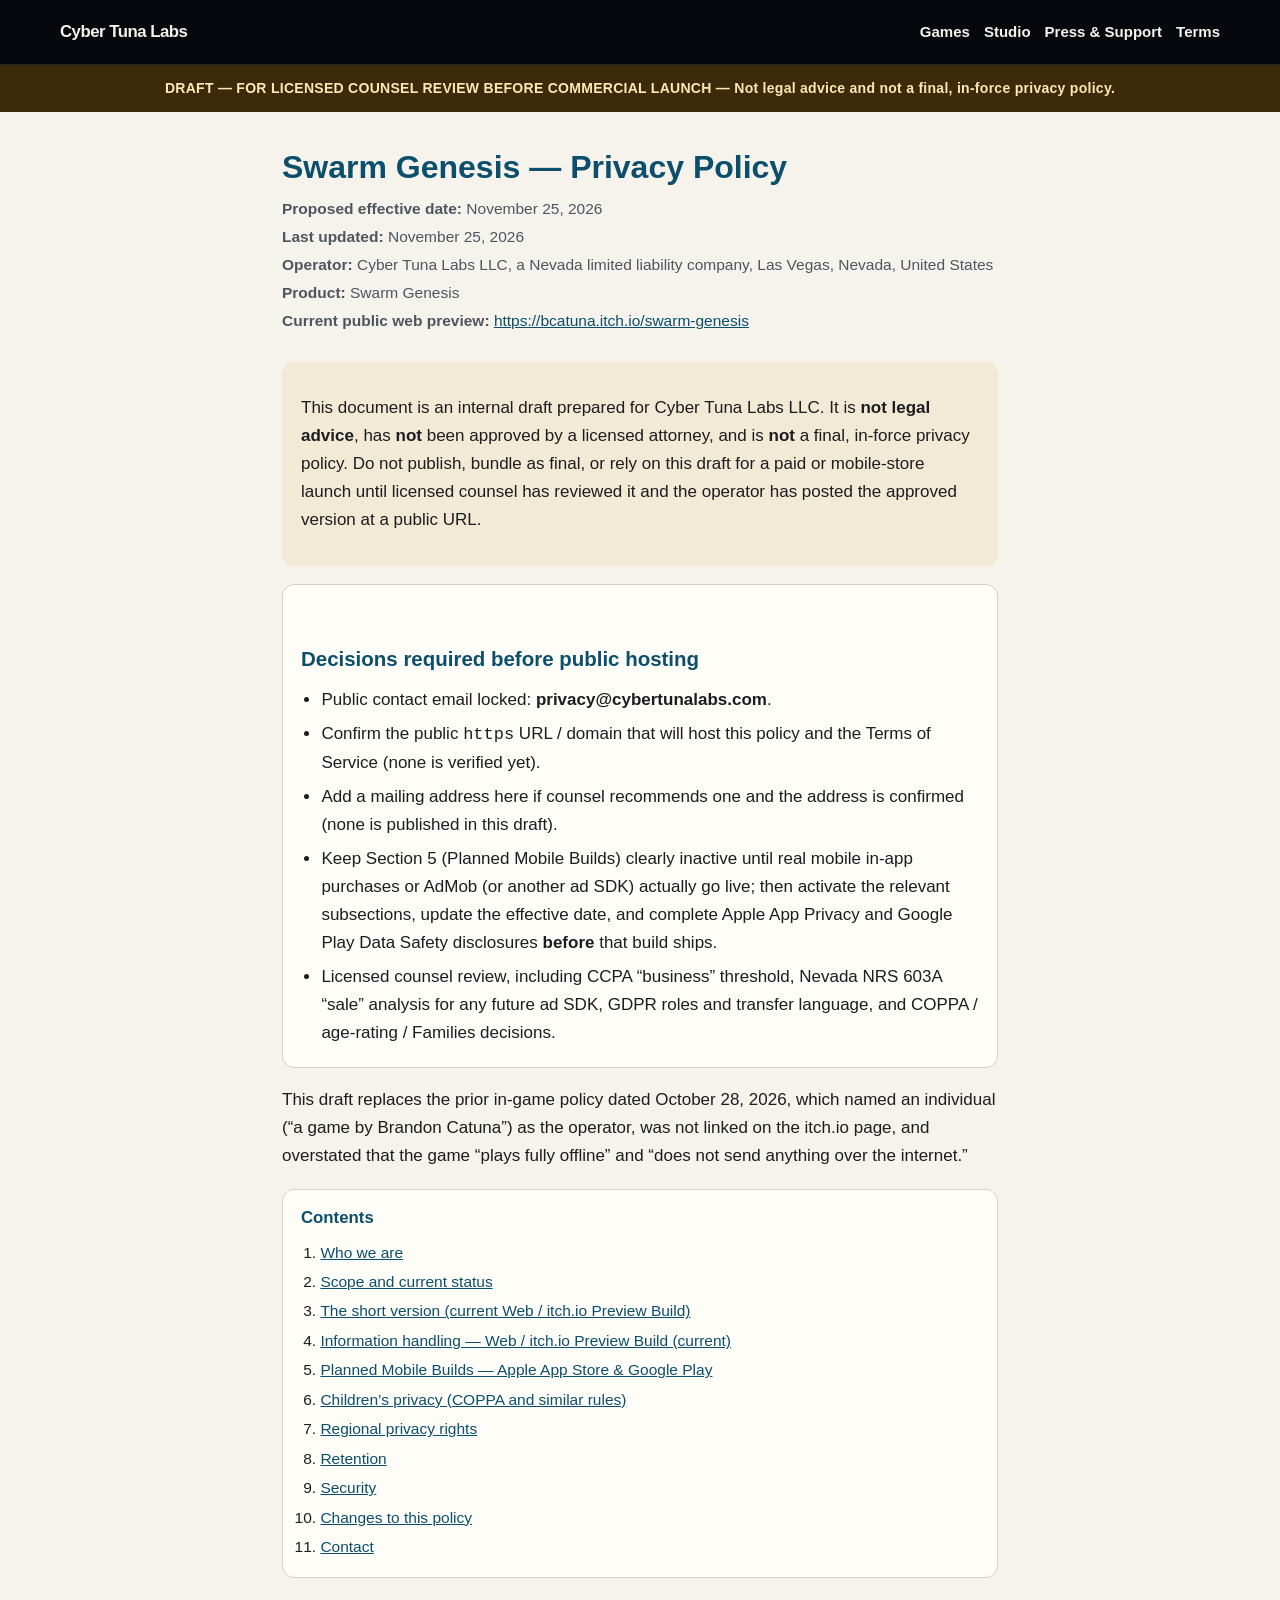
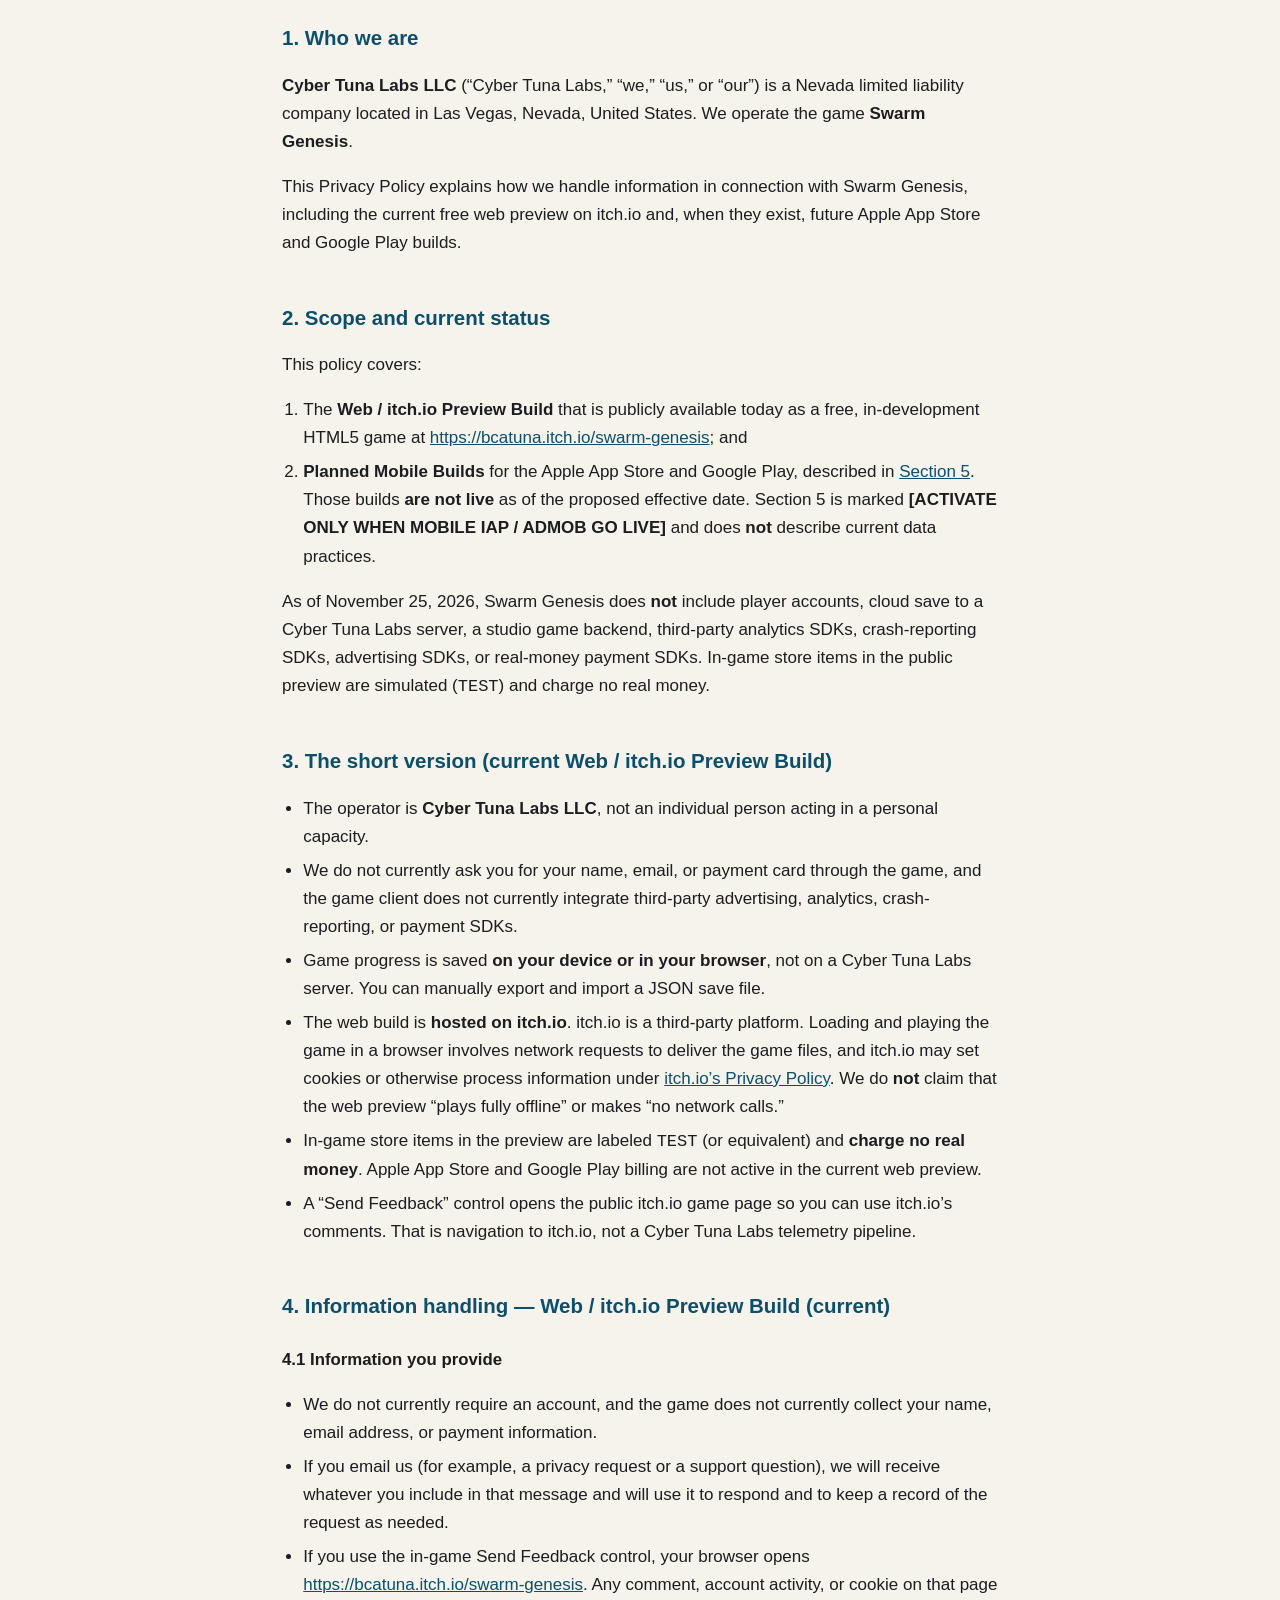
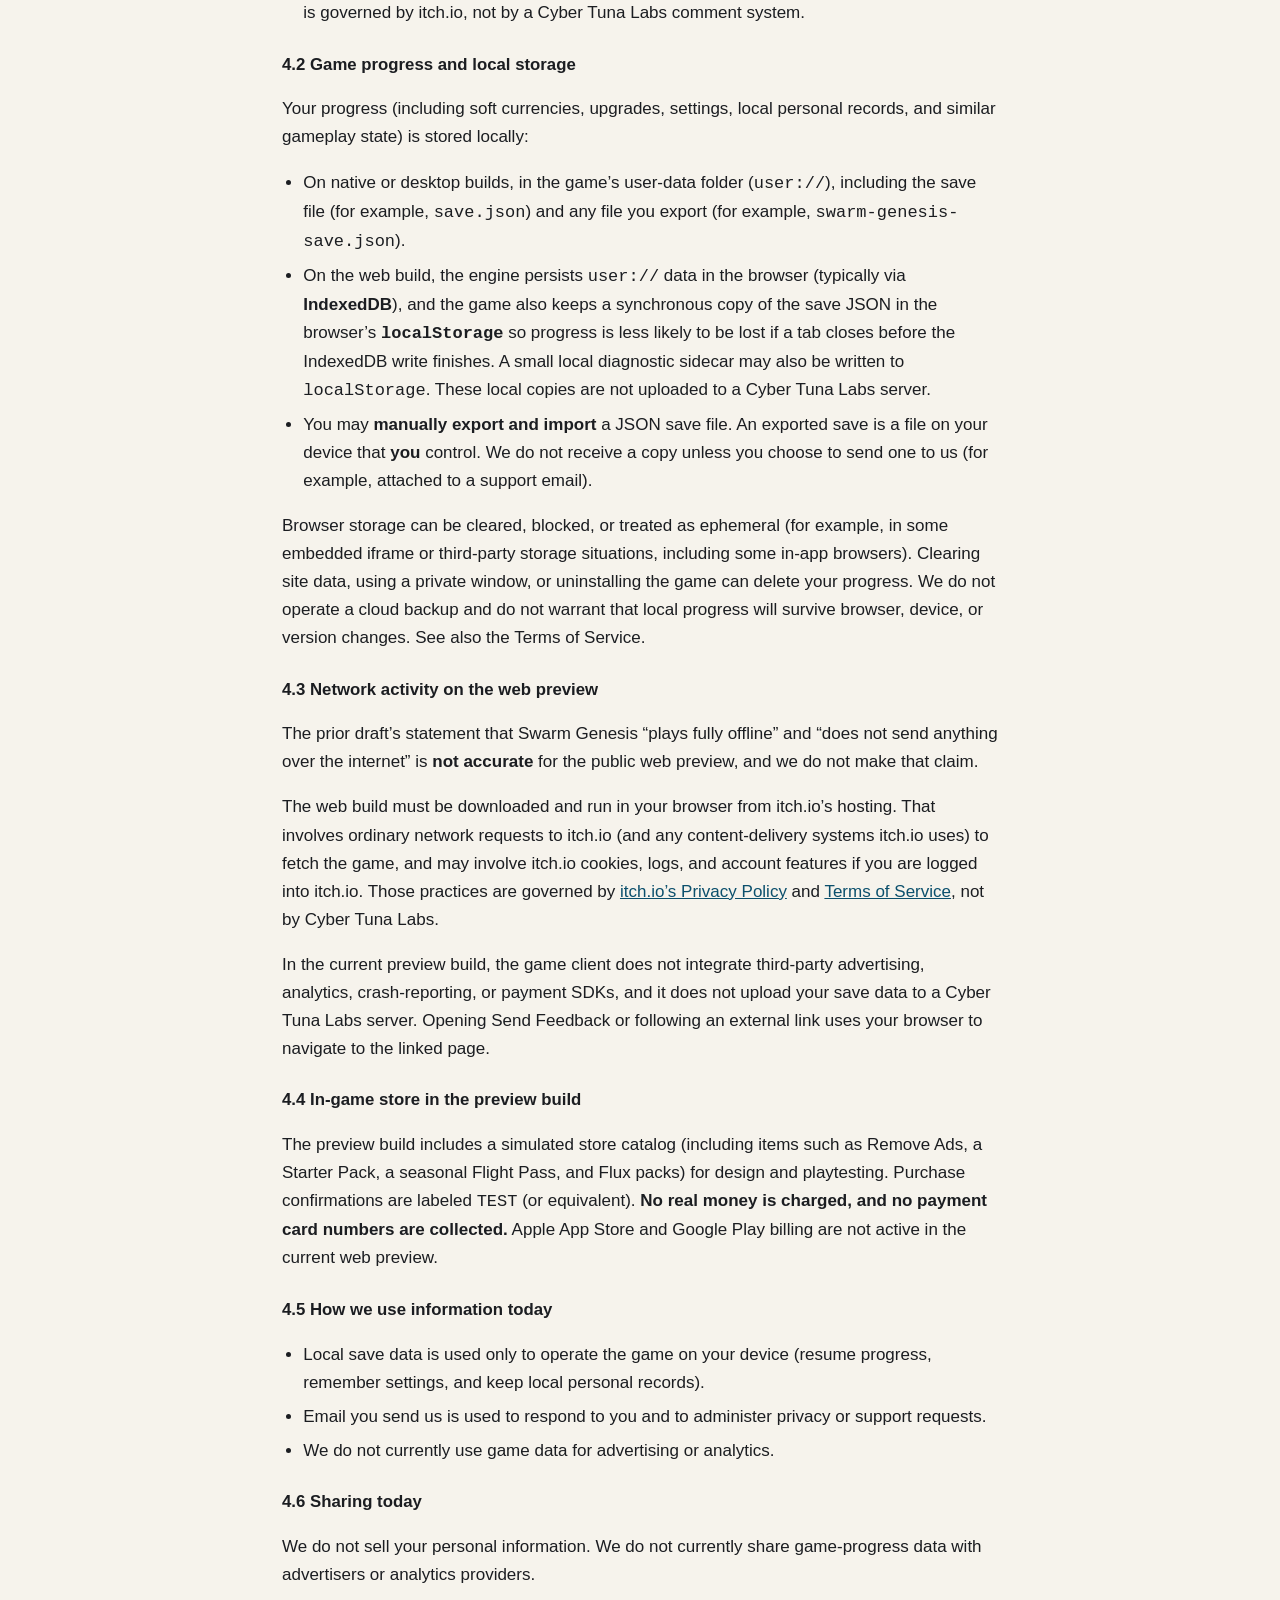
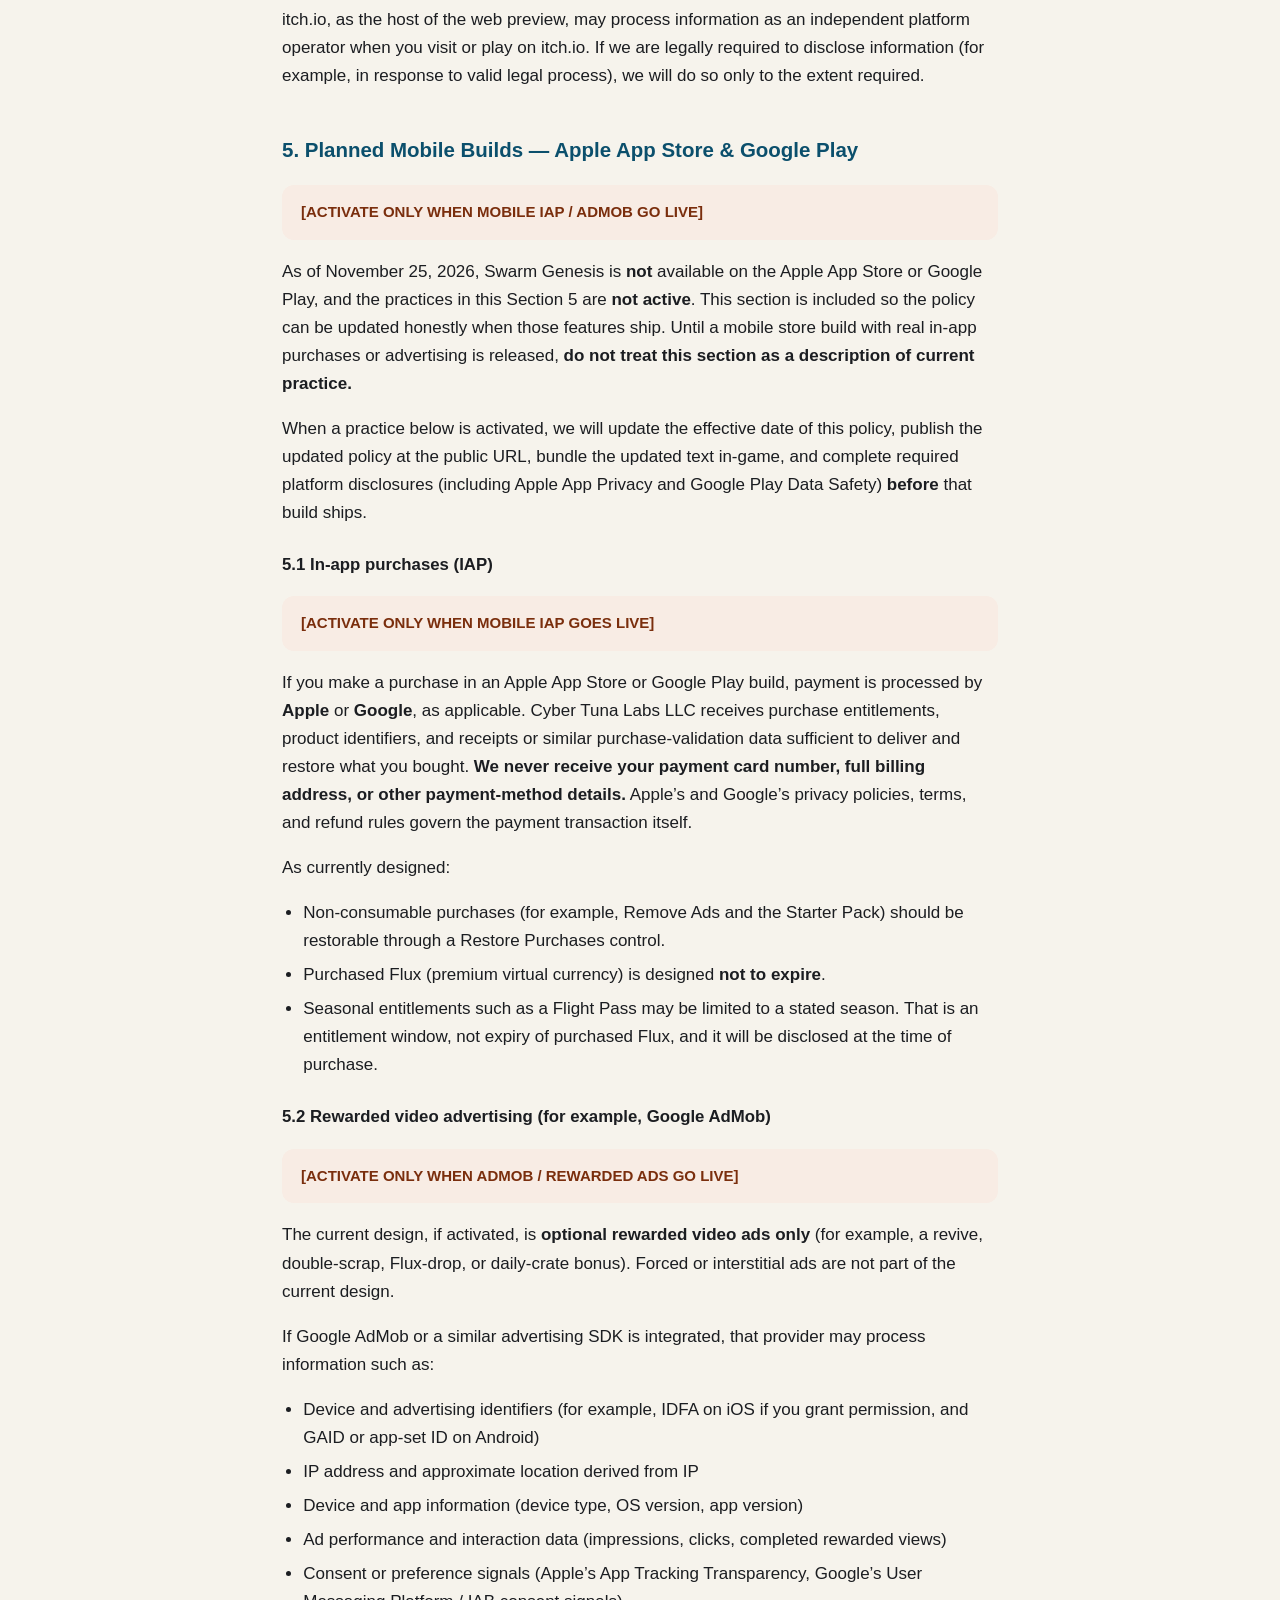
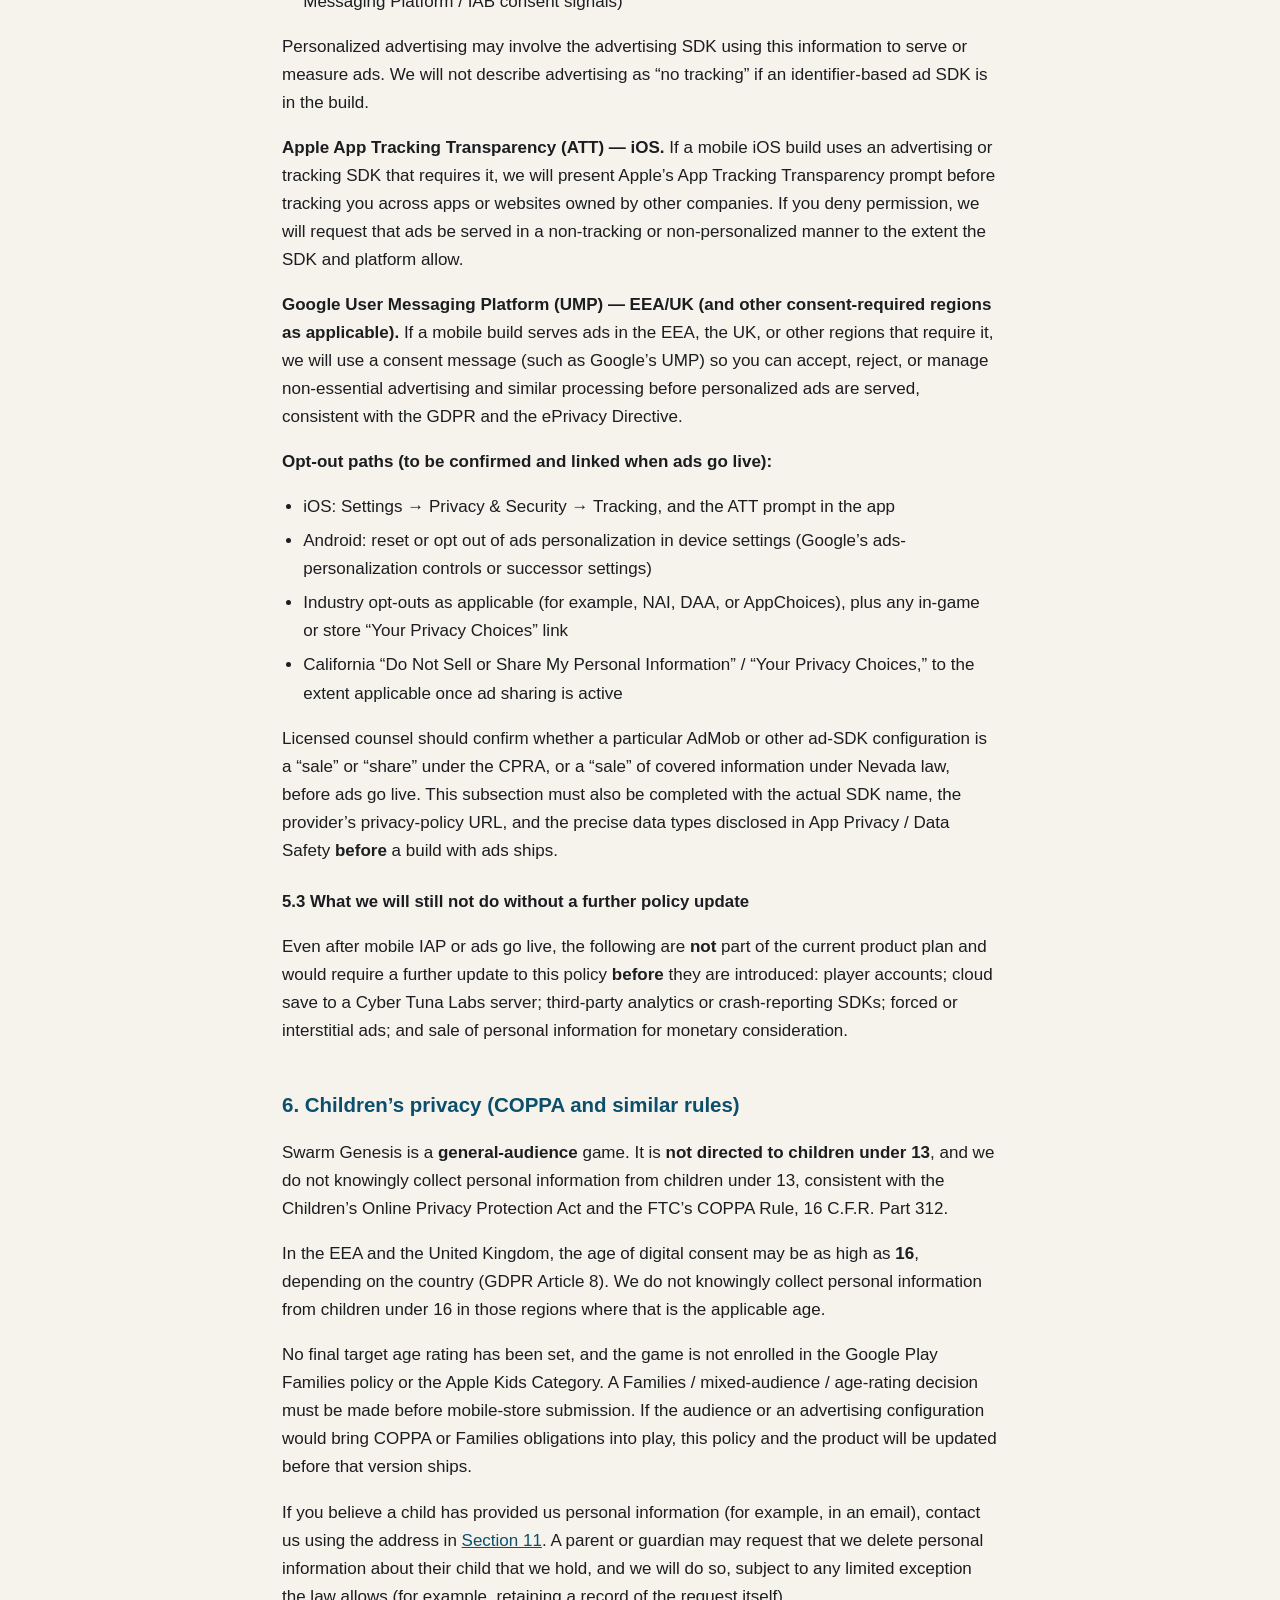
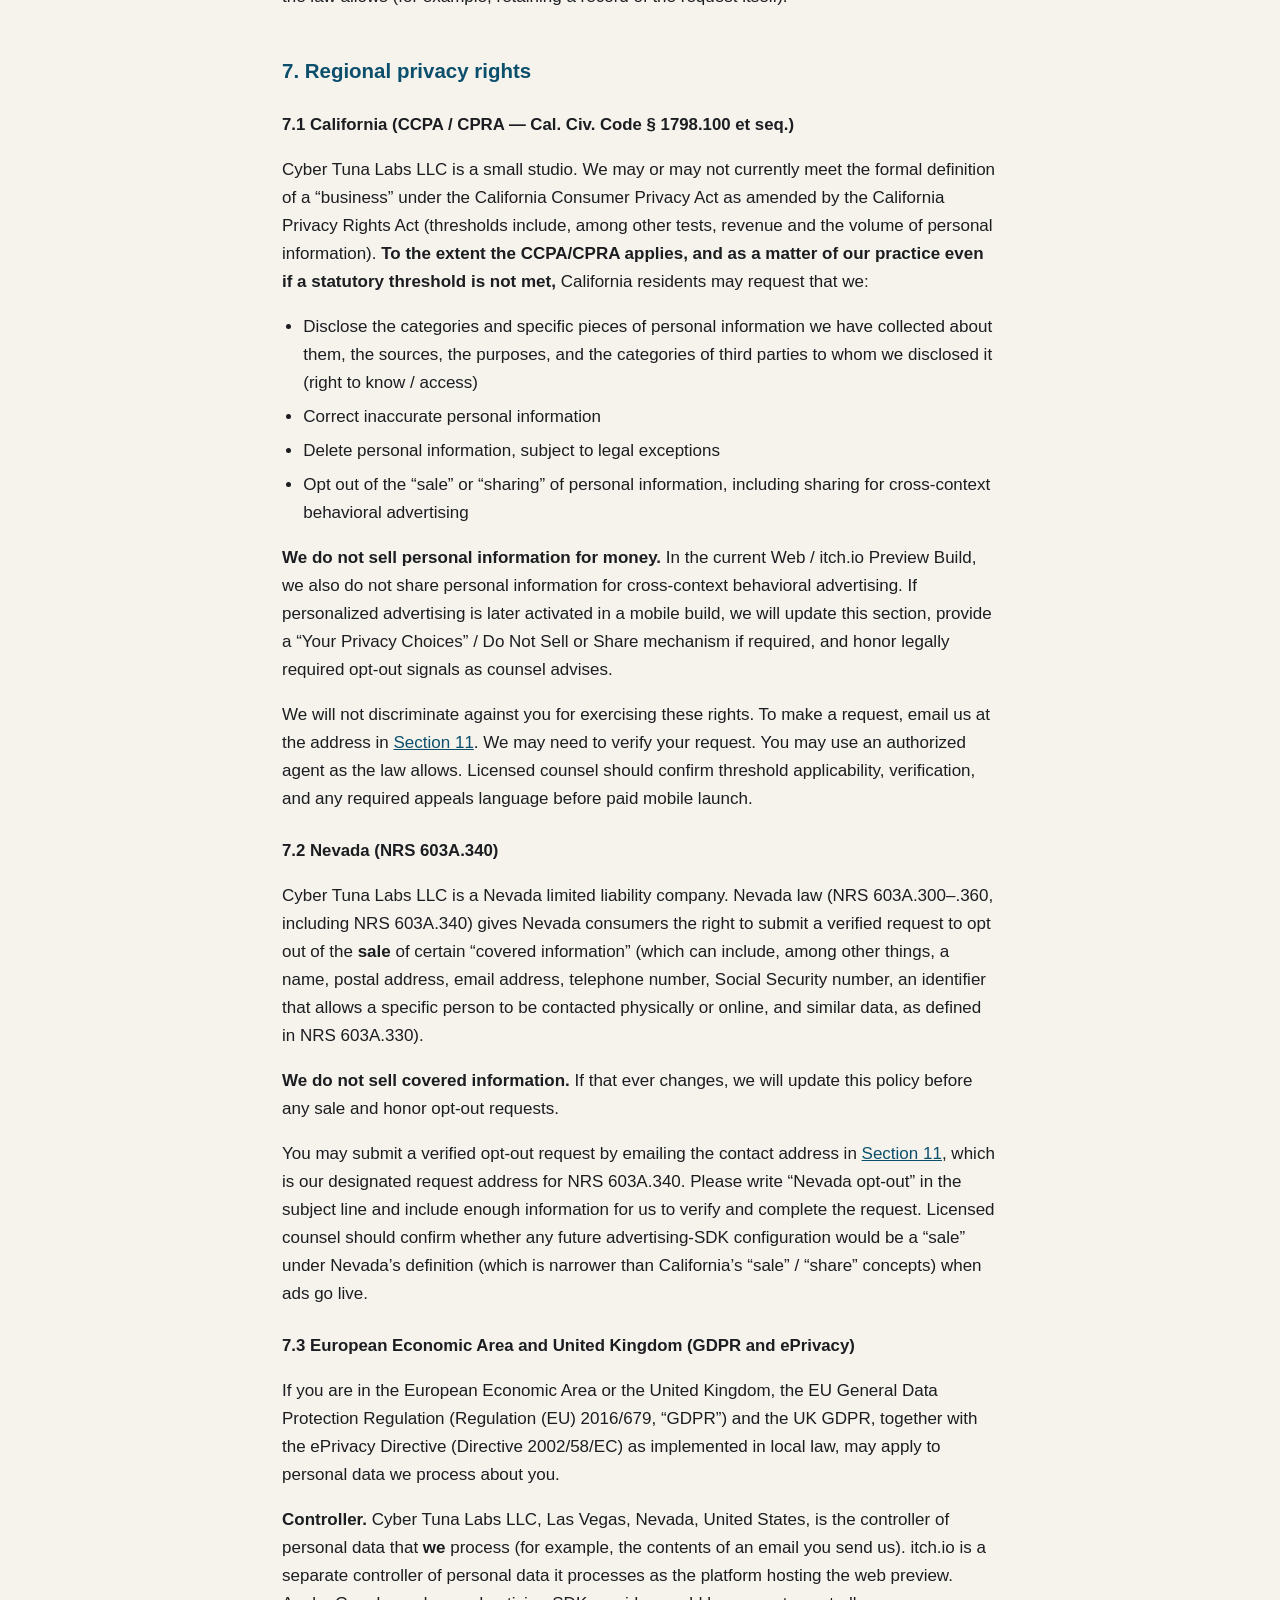
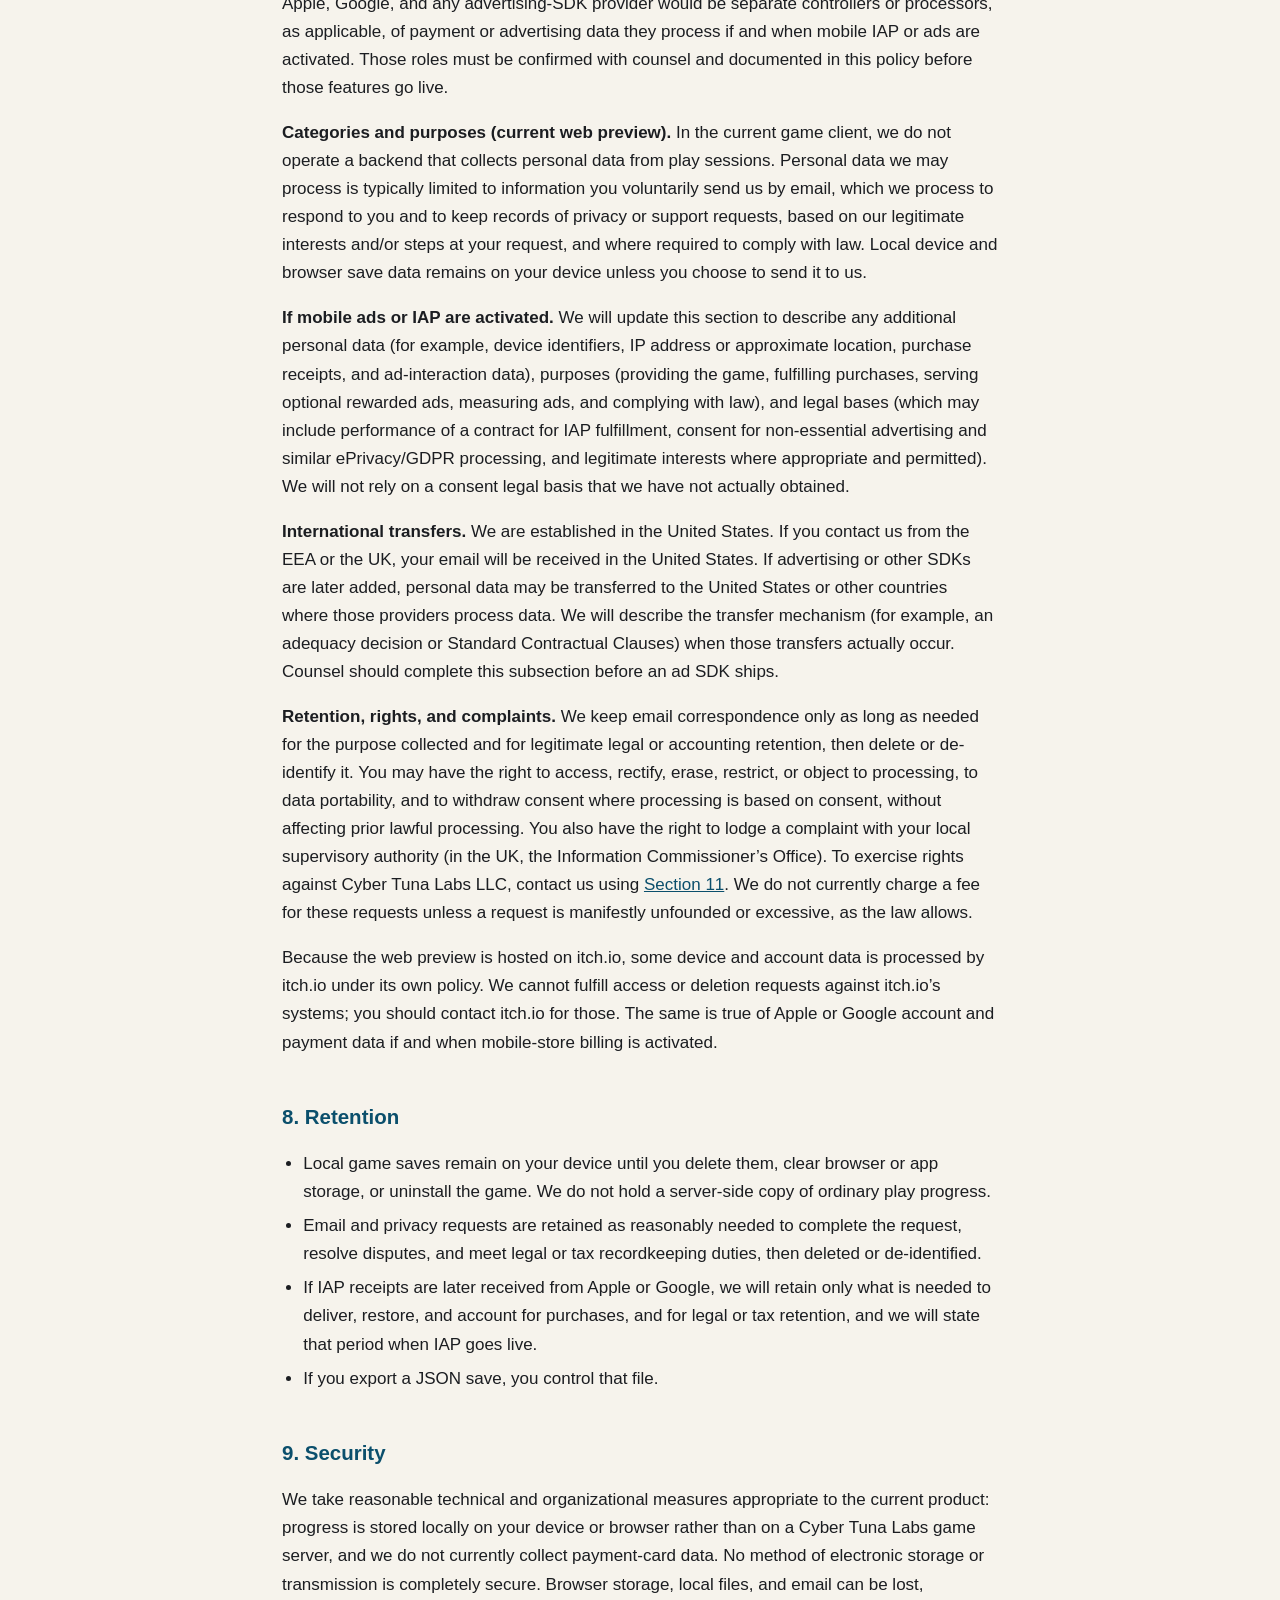
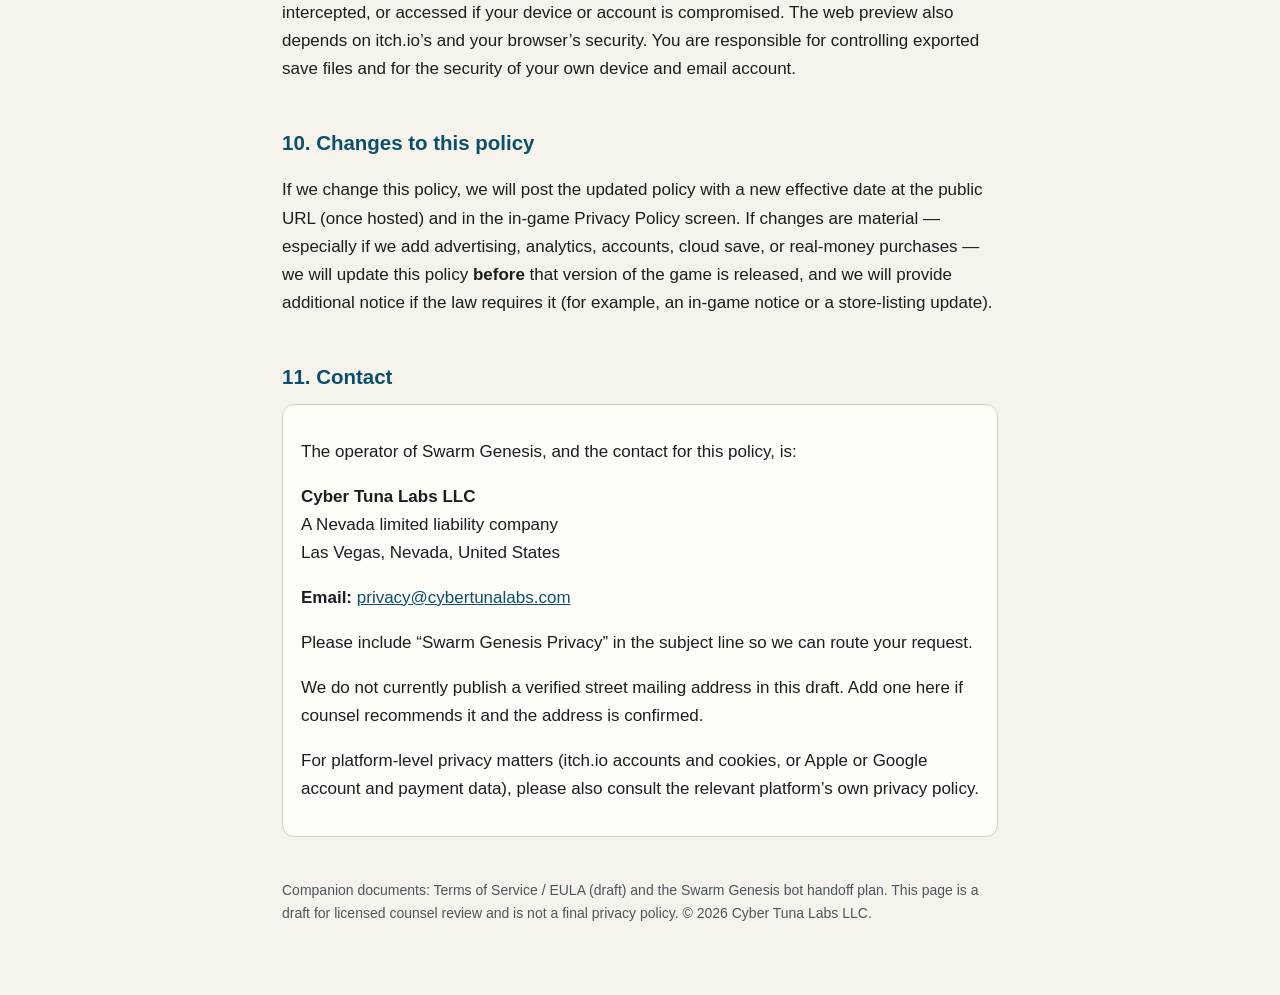
==== commit c0707e5c: "Upgrade the studio site with published game art. Replace the compliance-first homepage with a full i" ====
--- a/swarm-genesis/privacy/index.html
+++ b/swarm-genesis/privacy/index.html
@@ -115,23 +115,27 @@
 
 
 .studio-bar{
-  background:var(--card);
-  border-bottom:1px solid var(--border);
-  font-size:14.5px;
+  background:#07080d;
+  color:#f6f3ec;
+  border-bottom:1px solid rgba(246,243,236,.12);
+  font-family:-apple-system,BlinkMacSystemFont,"Segoe UI",Helvetica,Arial,sans-serif;
+  font-size:15px;
 }
 .studio-bar-inner{
-  max-width:760px;
+  width:min(1160px,calc(100% - 2.5rem));
   margin:0 auto;
-  padding:10px 22px;
+  min-height:64px;
+  padding:10px 0;
   display:flex;
   flex-wrap:wrap;
   gap:10px 18px;
   align-items:center;
   justify-content:space-between;
 }
-.studio-bar a{font-weight:650;text-decoration:none;}
-.studio-bar a:hover,.studio-bar a:focus-visible{text-decoration:underline;}
-.studio-bar-links{display:flex;flex-wrap:wrap;gap:8px 16px;}
+.studio-bar a{color:#f6f3ec;font-weight:650;text-decoration:none;}
+.studio-bar a:hover,.studio-bar a:focus-visible{color:#8ef6ff;}
+.studio-brand{letter-spacing:-.03em;font-size:1.05rem;}
+.studio-bar-links{display:flex;flex-wrap:wrap;gap:4px 14px;}
 
 </style>
 </head>
@@ -139,10 +143,12 @@
 <a class="skip" href="#main">Skip to content</a>
 <nav class="studio-bar" aria-label="Cyber Tuna Labs">
   <div class="studio-bar-inner">
-    <a href="/">← Back to Cyber Tuna Labs LLC</a>
+    <a class="studio-brand" href="/">Cyber Tuna Labs</a>
     <span class="studio-bar-links">
-      <a href="/swarm-genesis/terms/">Terms of Service</a>
-      <a href="/#legal">Legal</a>
+      <a href="/#games">Games</a>
+      <a href="/#studio">Studio</a>
+      <a href="/#press">Press &amp; Support</a>
+      <a href="/swarm-genesis/terms/">Terms</a>
     </span>
   </div>
 </nav>
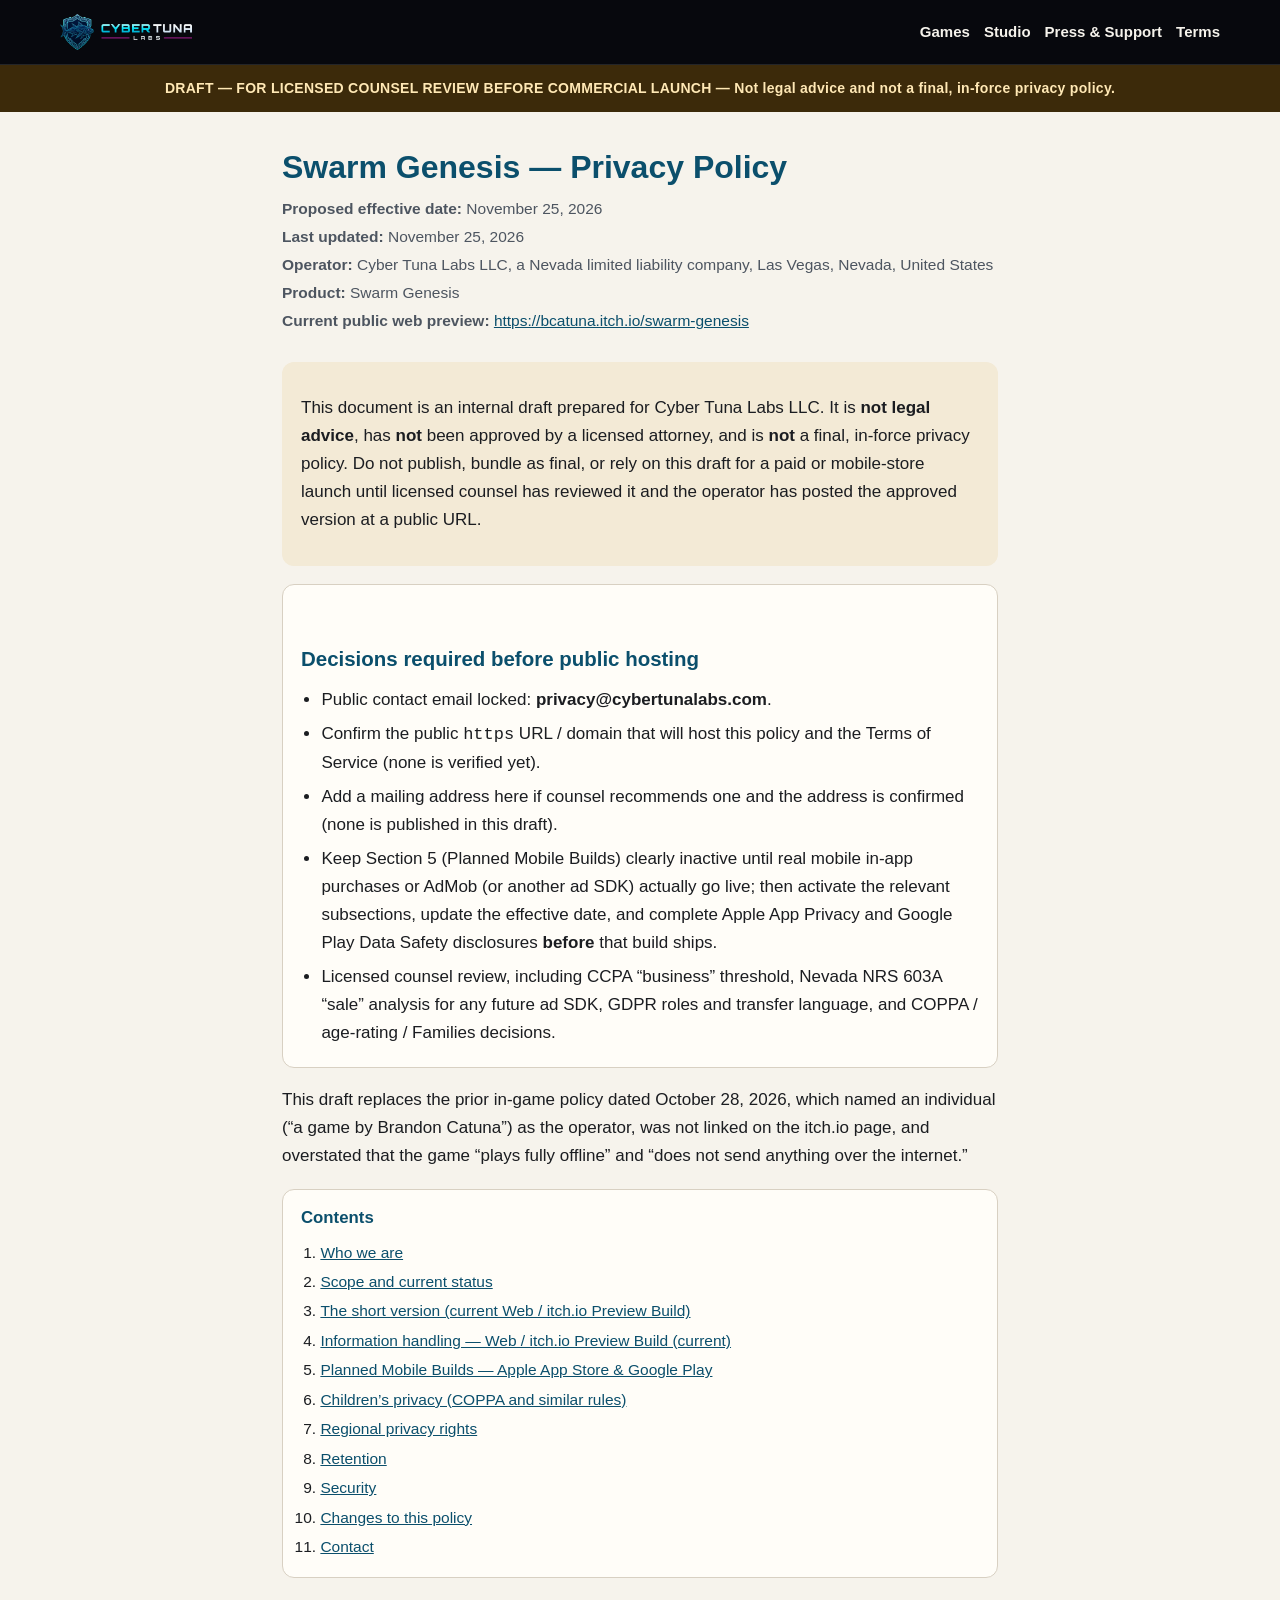
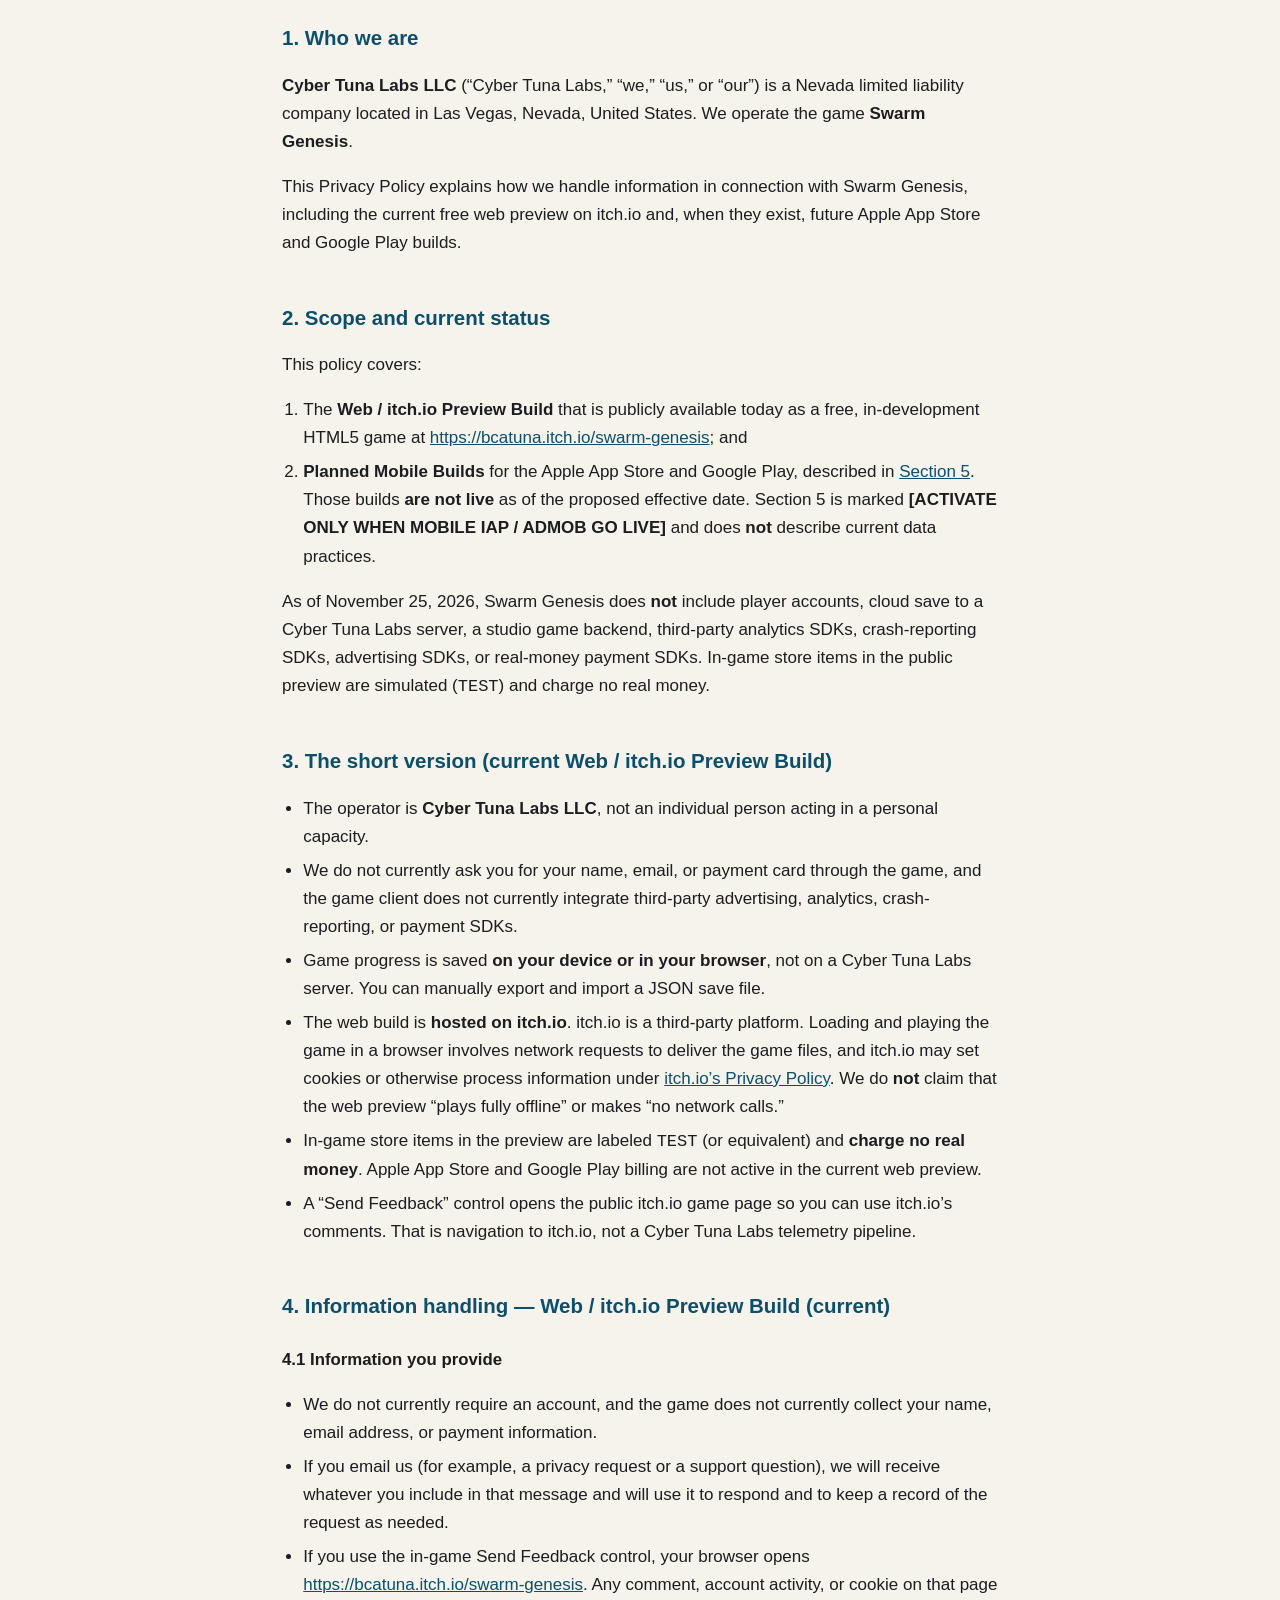
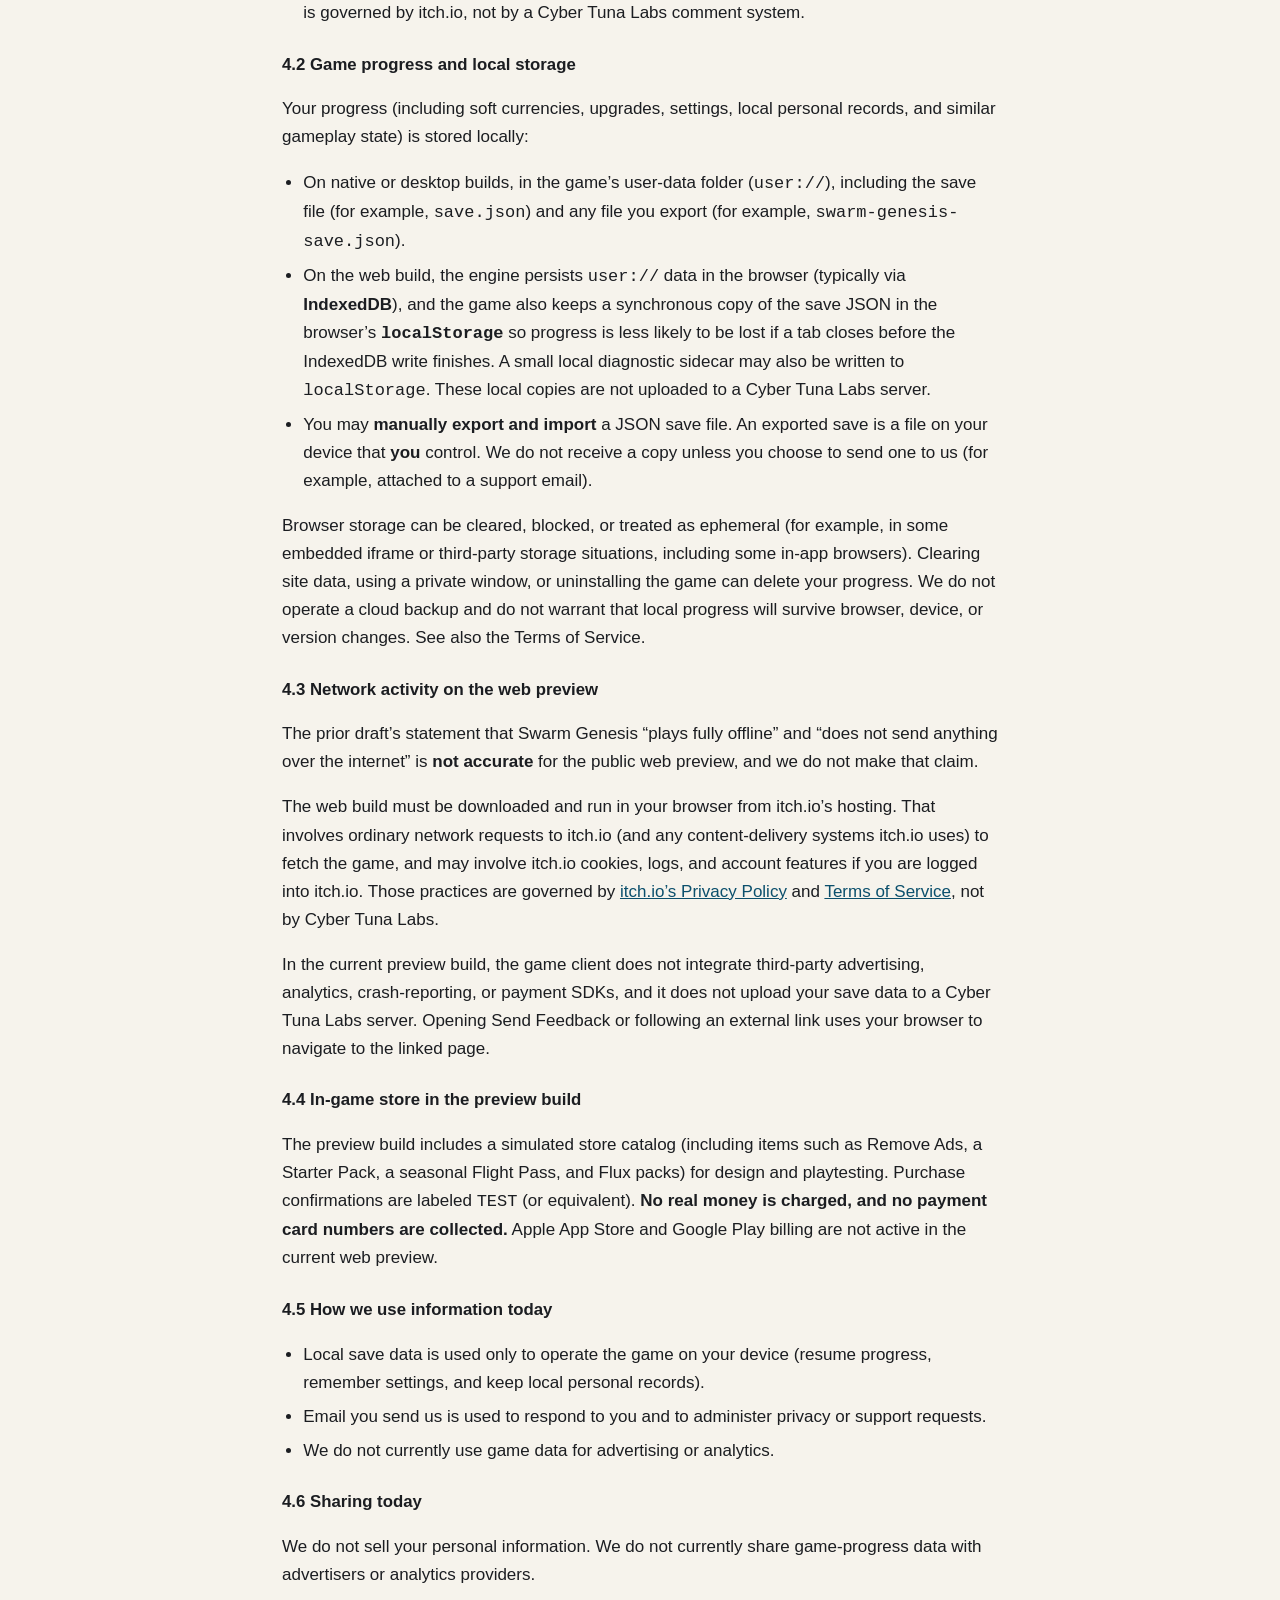
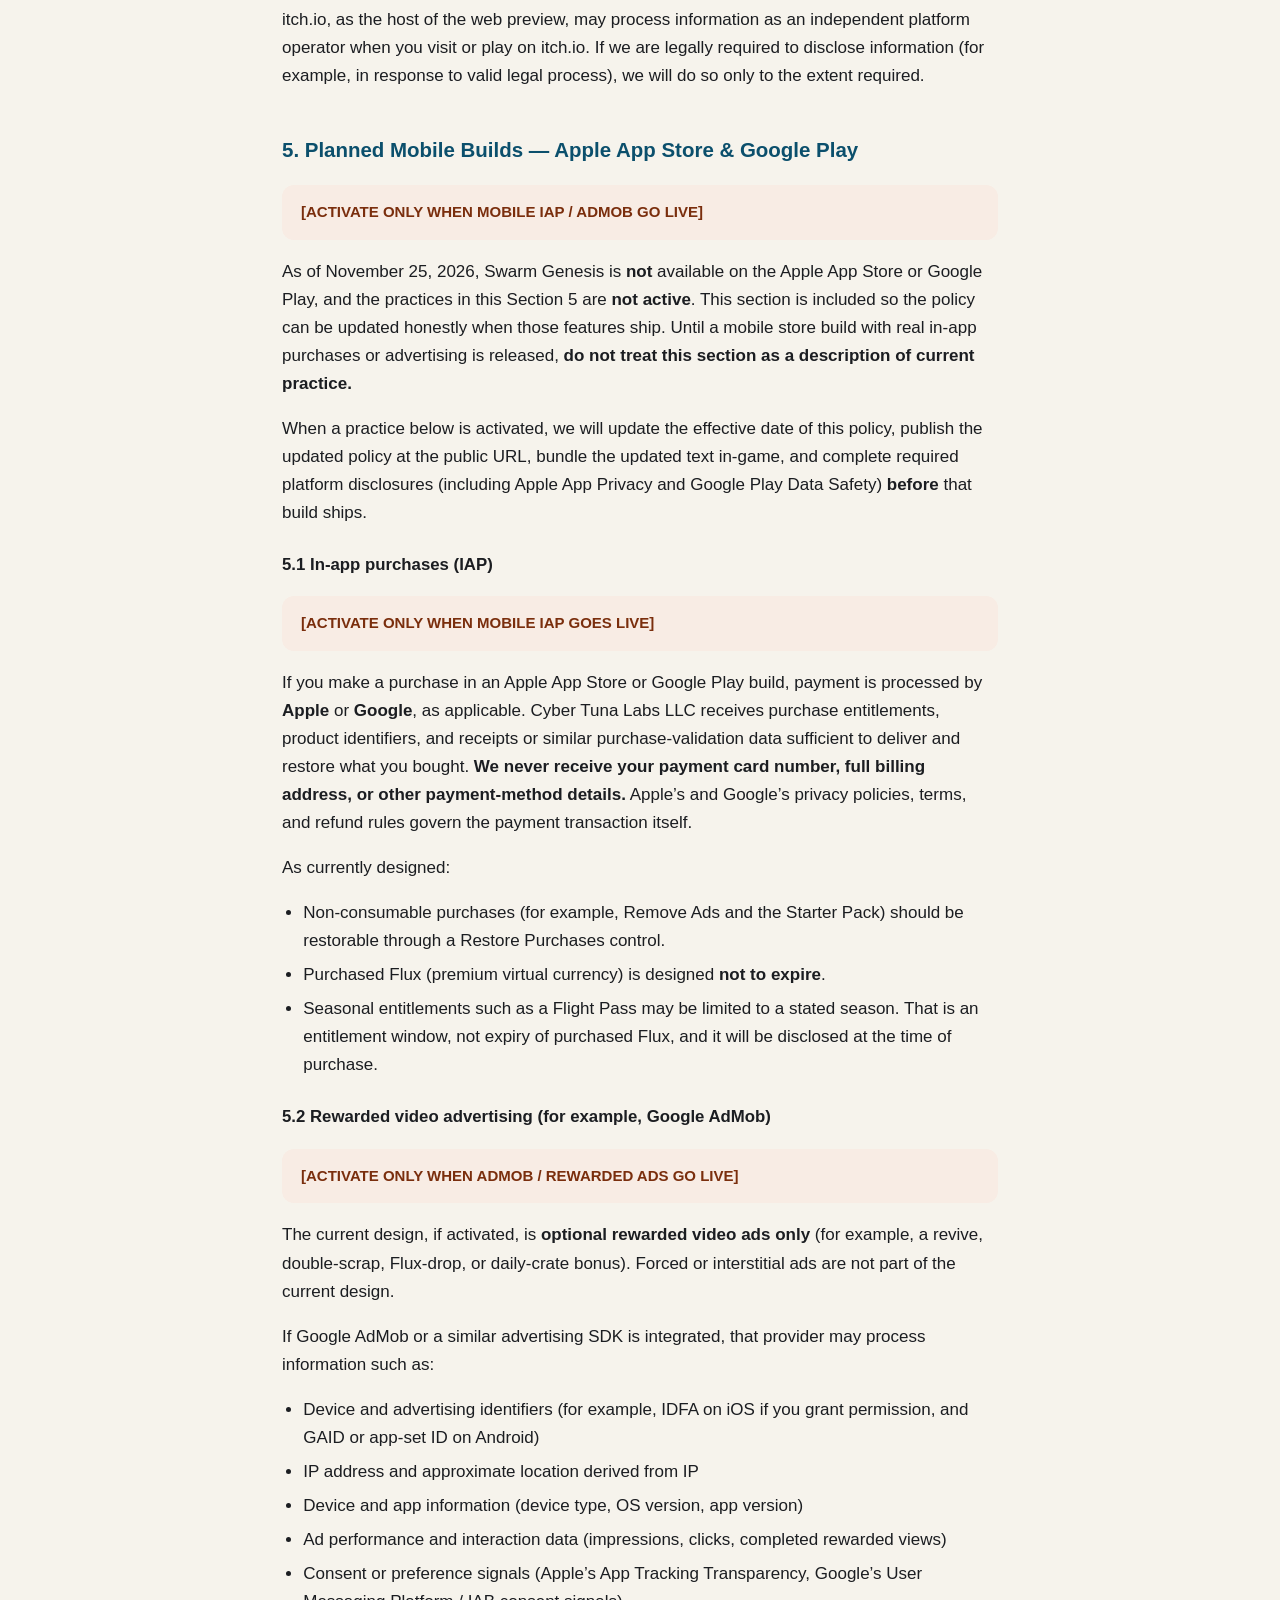
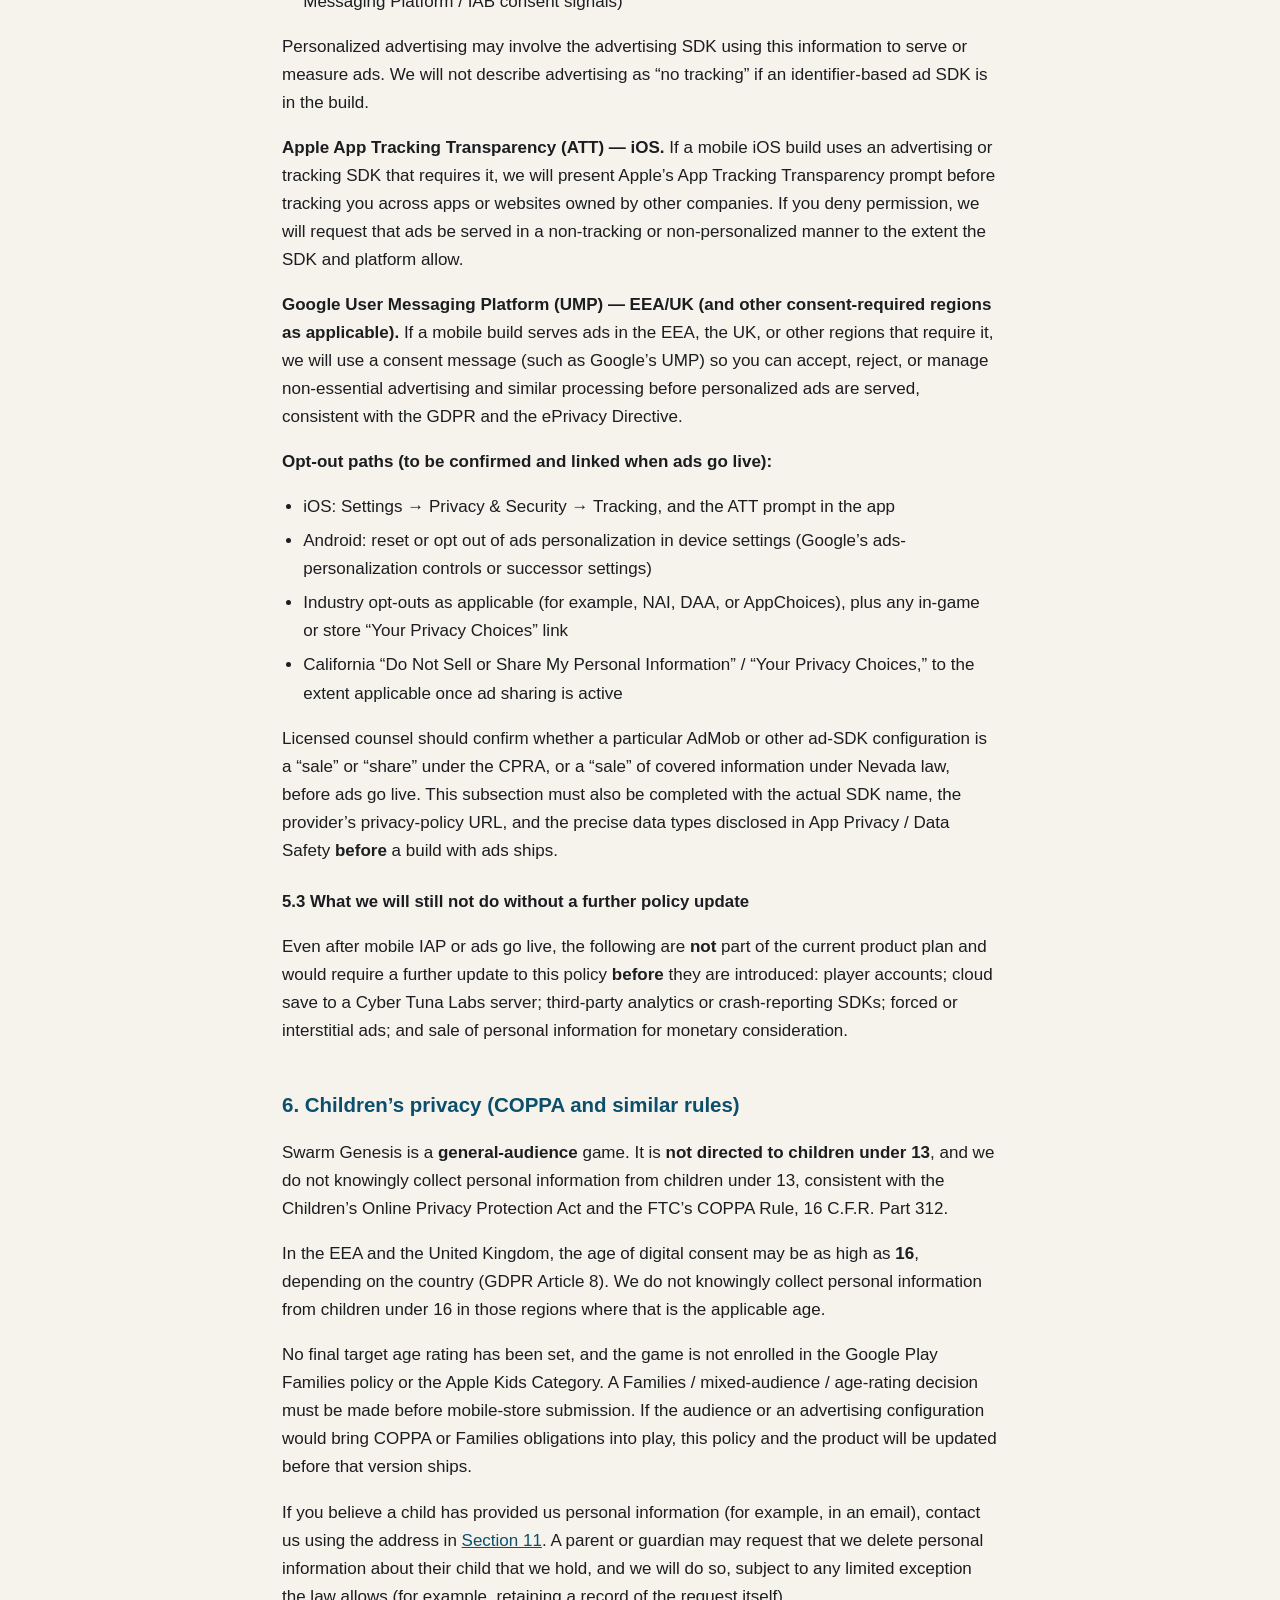
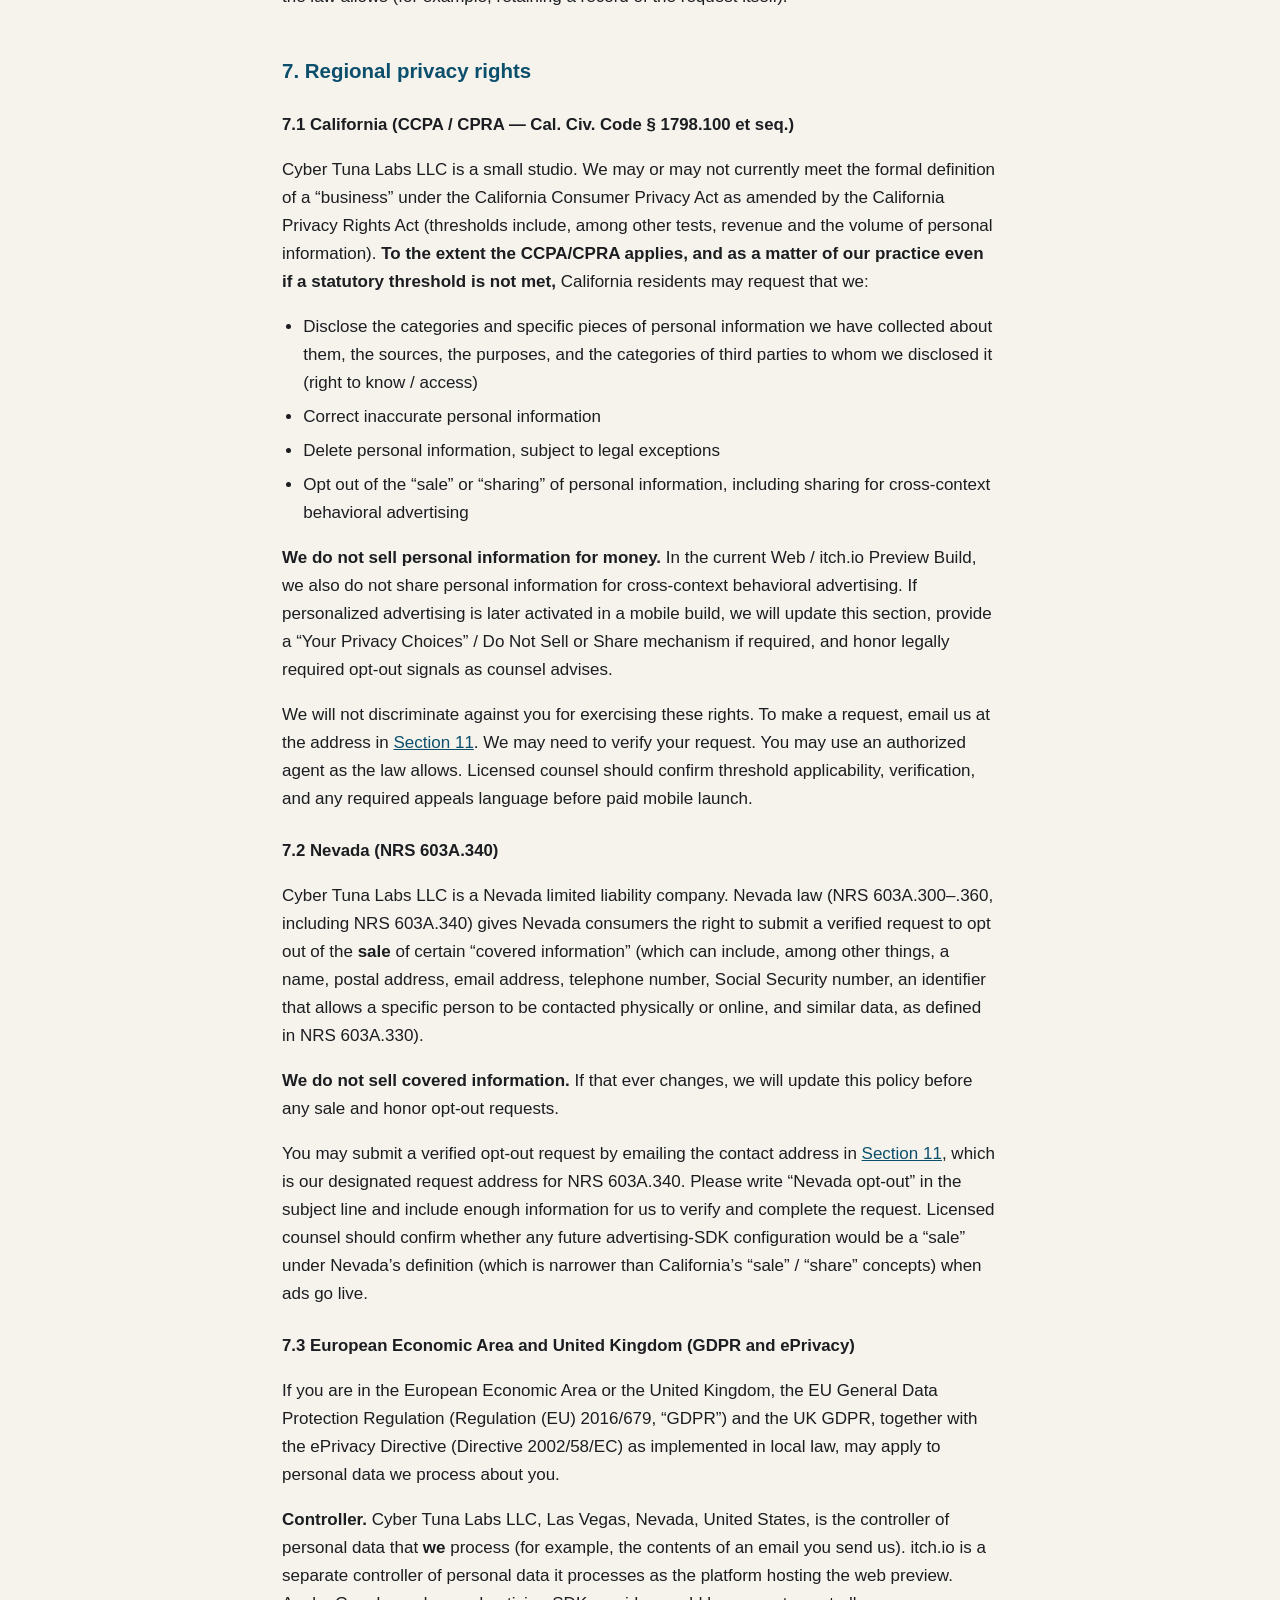
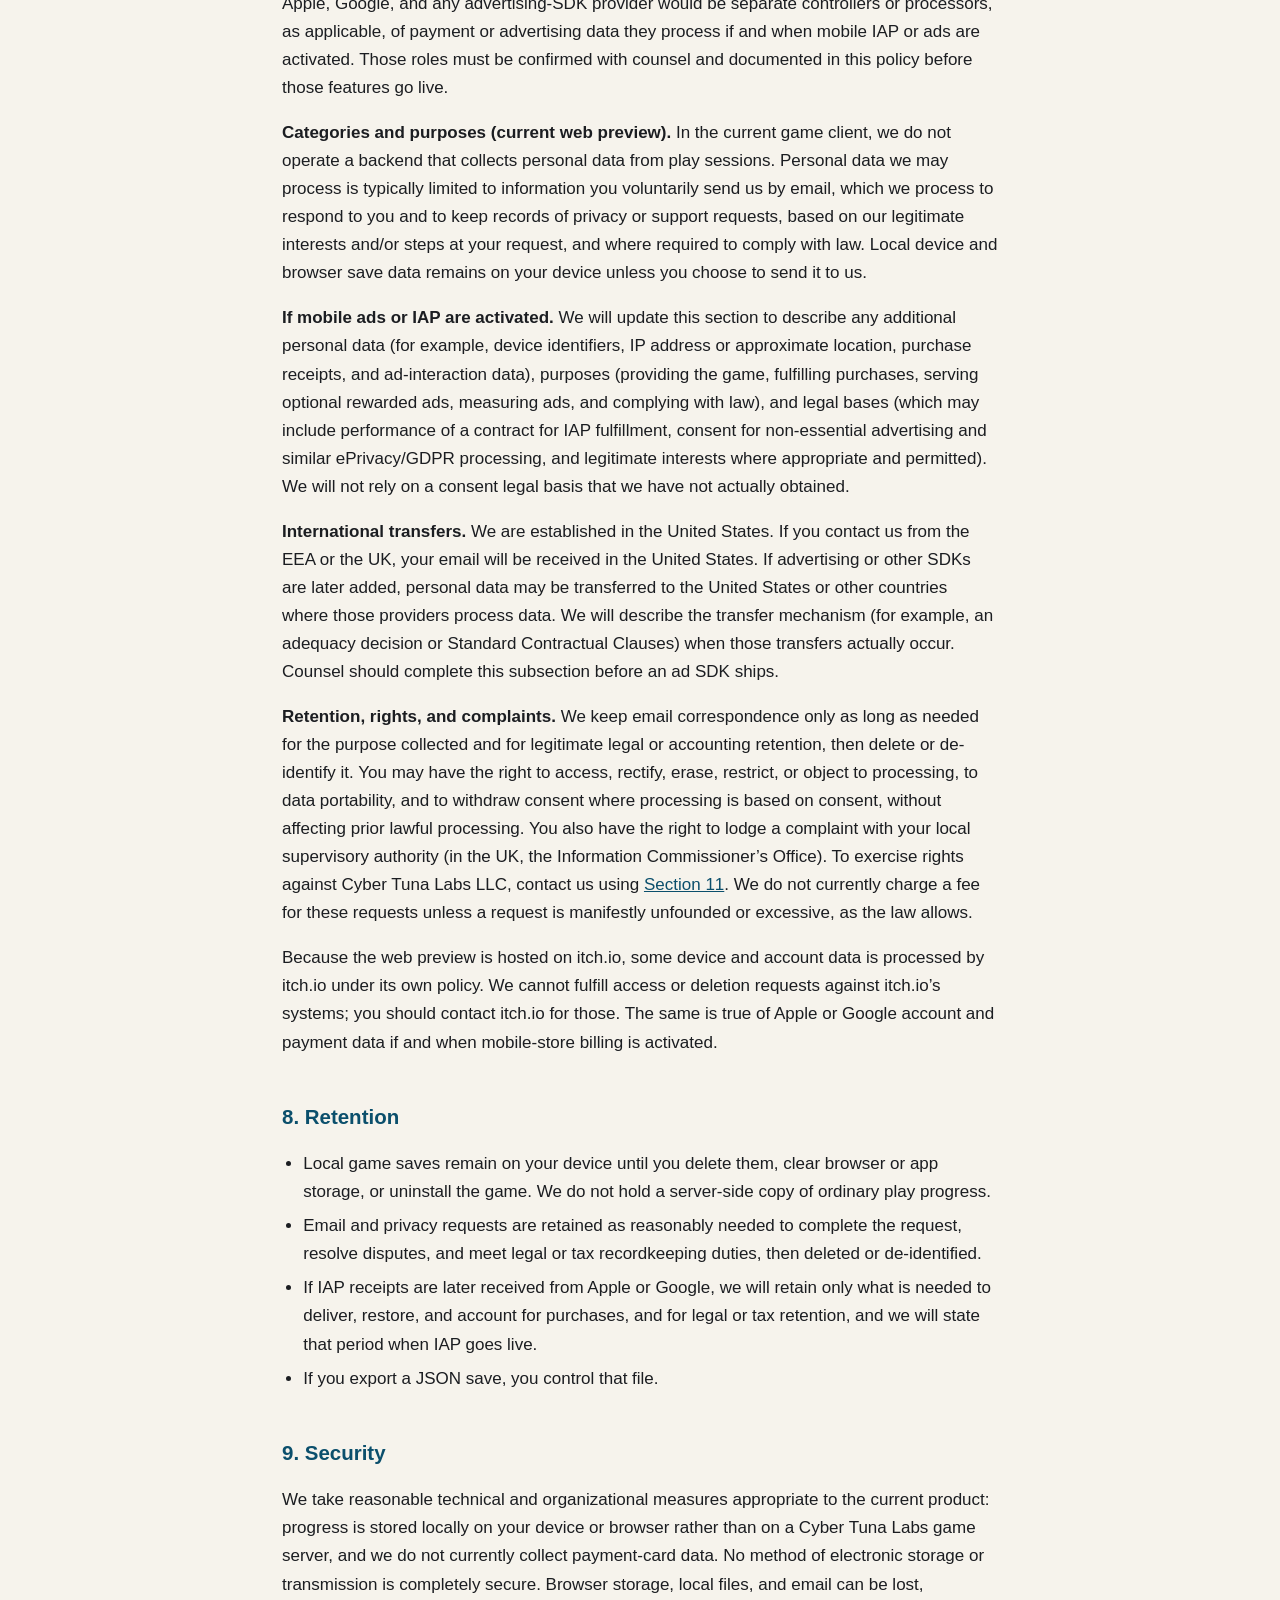
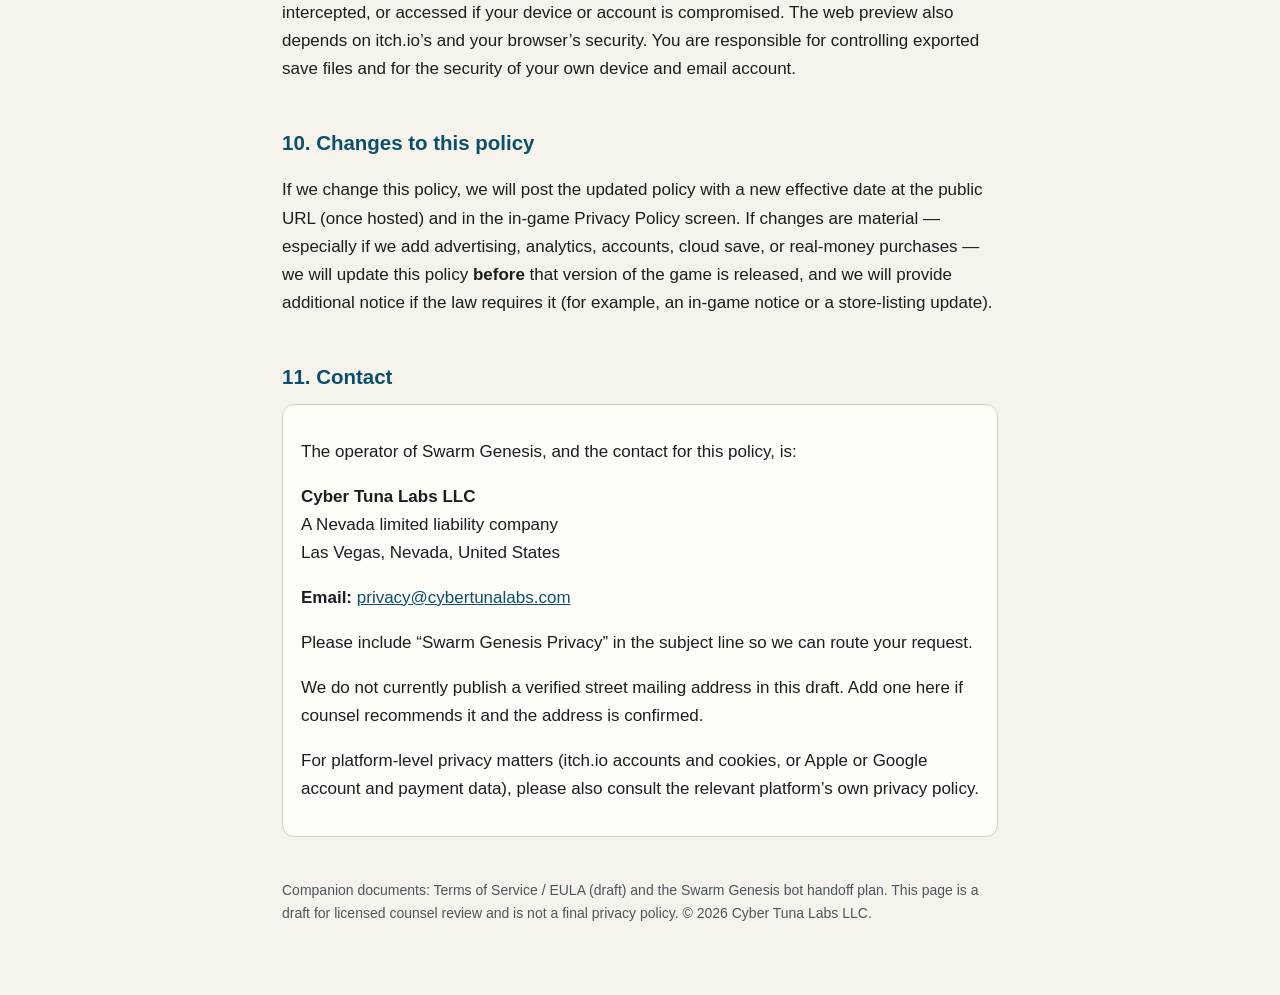
==== commit 7d54f112: "Lead the studio home with the official Cyber Tuna Labs logo. Replace the Swarm Genesis key art in th" ====
--- a/swarm-genesis/privacy/index.html
+++ b/swarm-genesis/privacy/index.html
@@ -3,6 +3,10 @@
 <head>
 <meta charset="utf-8">
 <meta name="viewport" content="width=device-width, initial-scale=1">
+<link rel="icon" href="/assets/brand/favicon-32.png" sizes="32x32" type="image/png">
+<link rel="icon" href="/assets/brand/favicon-192.png" sizes="192x192" type="image/png">
+<link rel="icon" href="/assets/brand/favicon-512.png" sizes="512x512" type="image/png">
+<link rel="apple-touch-icon" href="/assets/brand/favicon-192.png">
 <title>Swarm Genesis Privacy Policy — Cyber Tuna Labs LLC (Draft)</title>
 <meta name="description" content="Draft Privacy Policy for Swarm Genesis, operated by Cyber Tuna Labs LLC. For licensed counsel review before commercial launch.">
 <style>
@@ -134,7 +138,8 @@
 }
 .studio-bar a{color:#f6f3ec;font-weight:650;text-decoration:none;}
 .studio-bar a:hover,.studio-bar a:focus-visible{color:#8ef6ff;}
-.studio-brand{letter-spacing:-.03em;font-size:1.05rem;}
+.studio-brand{display:inline-flex;align-items:center;line-height:0;}
+.studio-brand img{height:36px;width:auto;display:block;}
 .studio-bar-links{display:flex;flex-wrap:wrap;gap:4px 14px;}
 
 </style>
@@ -143,7 +148,7 @@
 <a class="skip" href="#main">Skip to content</a>
 <nav class="studio-bar" aria-label="Cyber Tuna Labs">
   <div class="studio-bar-inner">
-    <a class="studio-brand" href="/">Cyber Tuna Labs</a>
+    <a class="studio-brand" href="/"><picture><source type="image/webp" srcset="/assets/brand/logo-horizontal.webp"><img src="/assets/brand/logo-horizontal.png" width="418" height="114" alt="Cyber Tuna Labs"></picture></a>
     <span class="studio-bar-links">
       <a href="/#games">Games</a>
       <a href="/#studio">Studio</a>
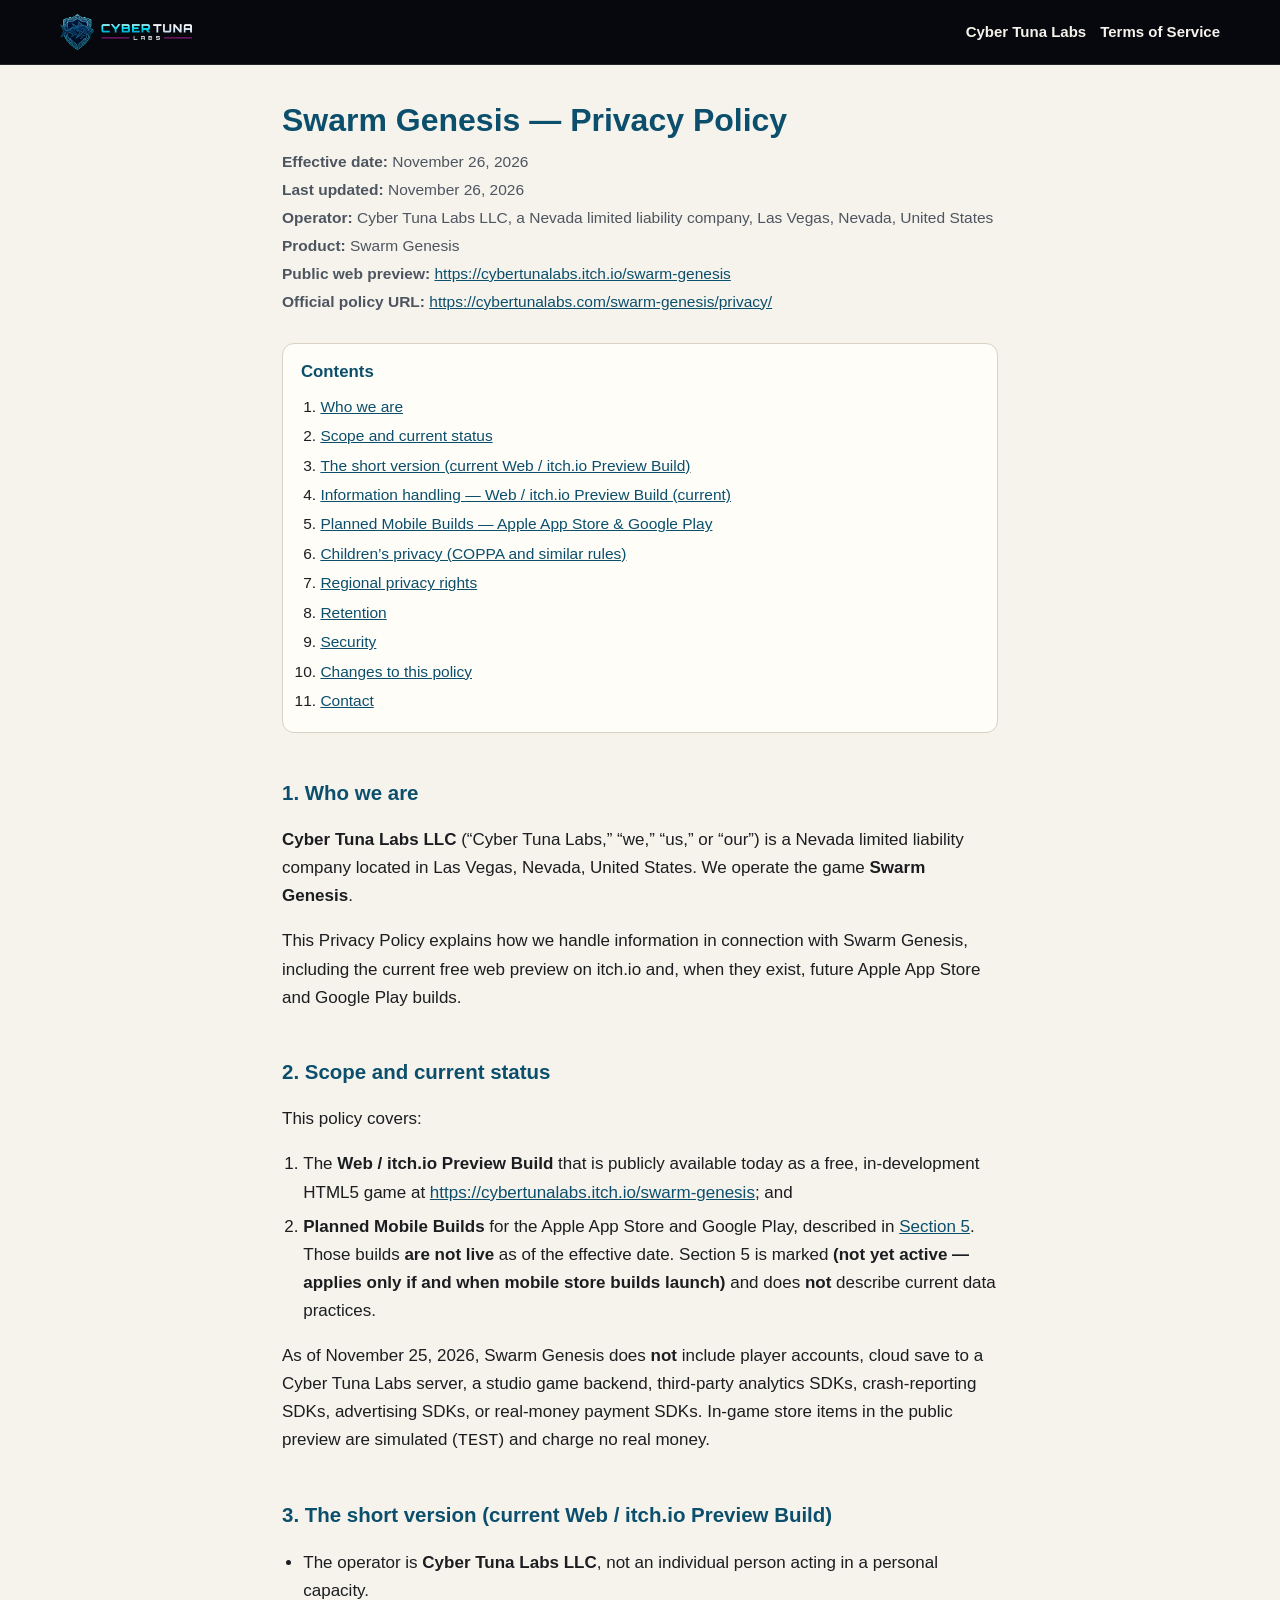
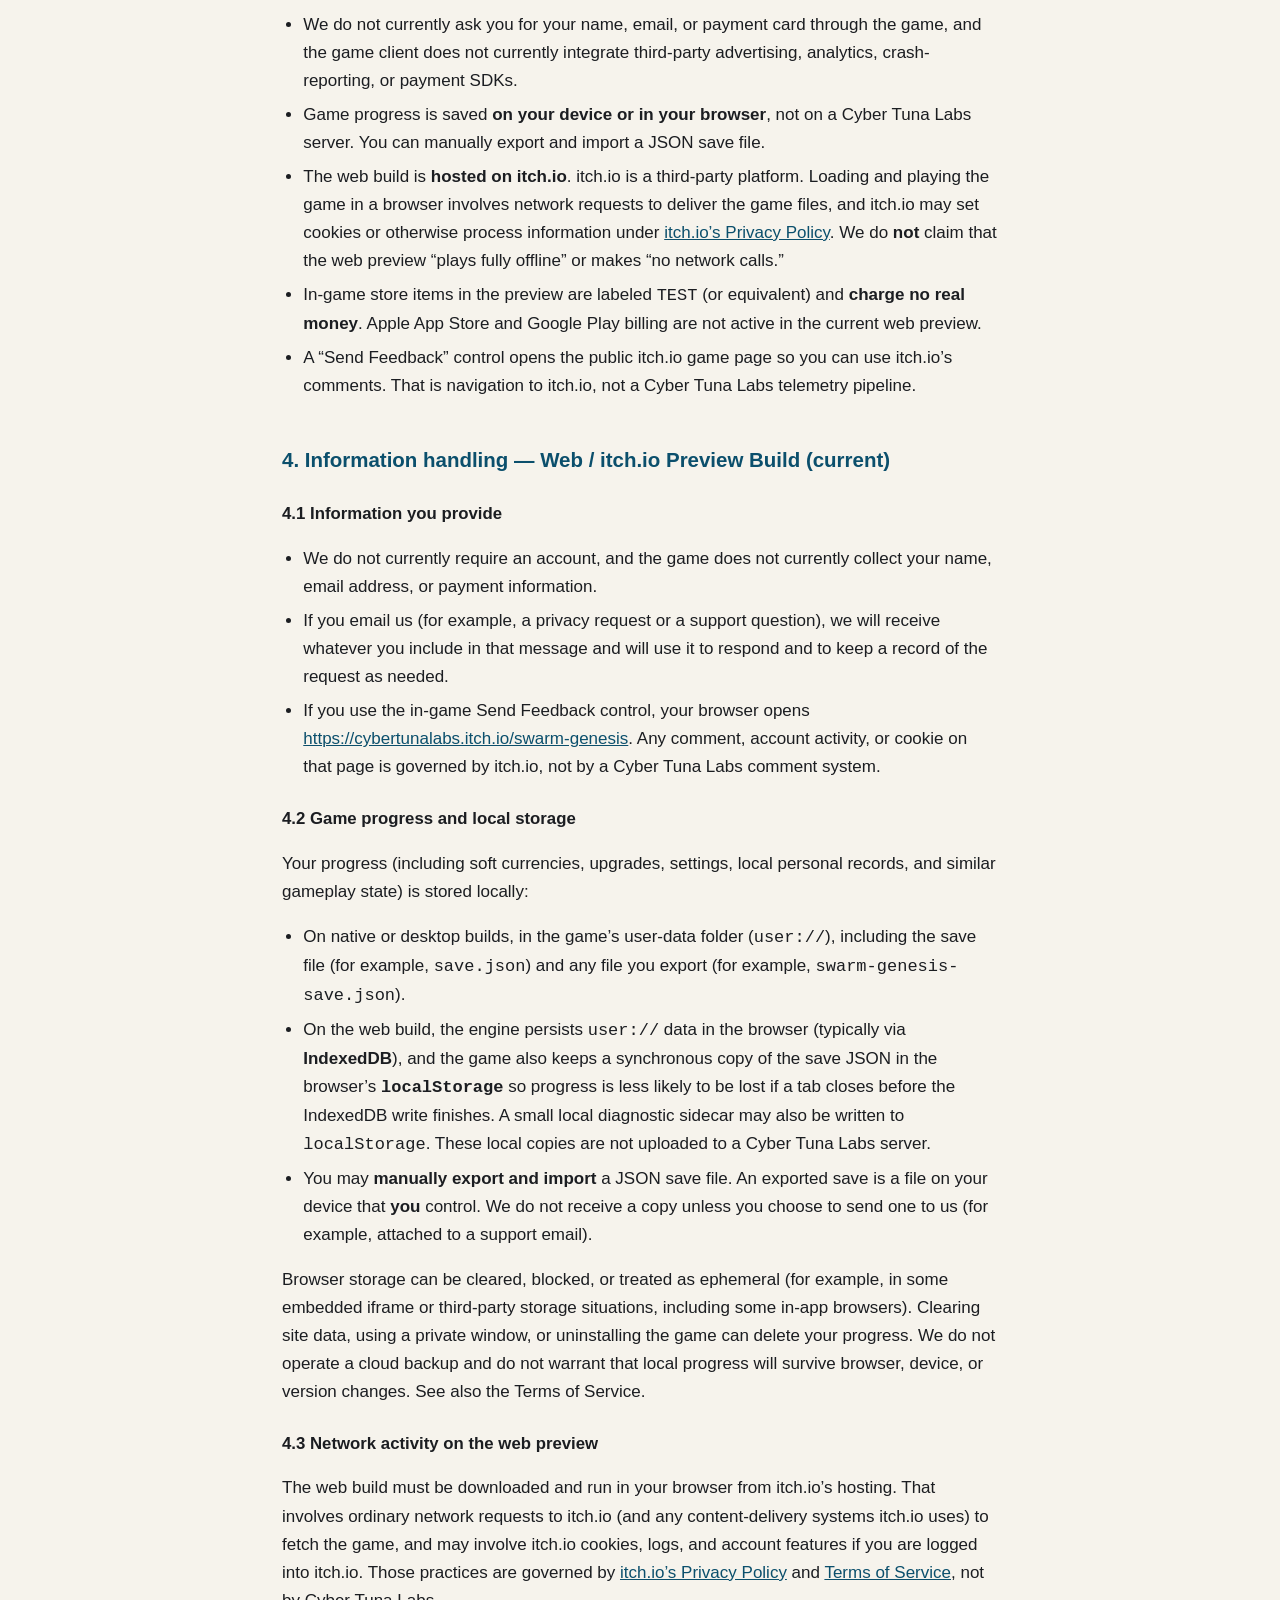
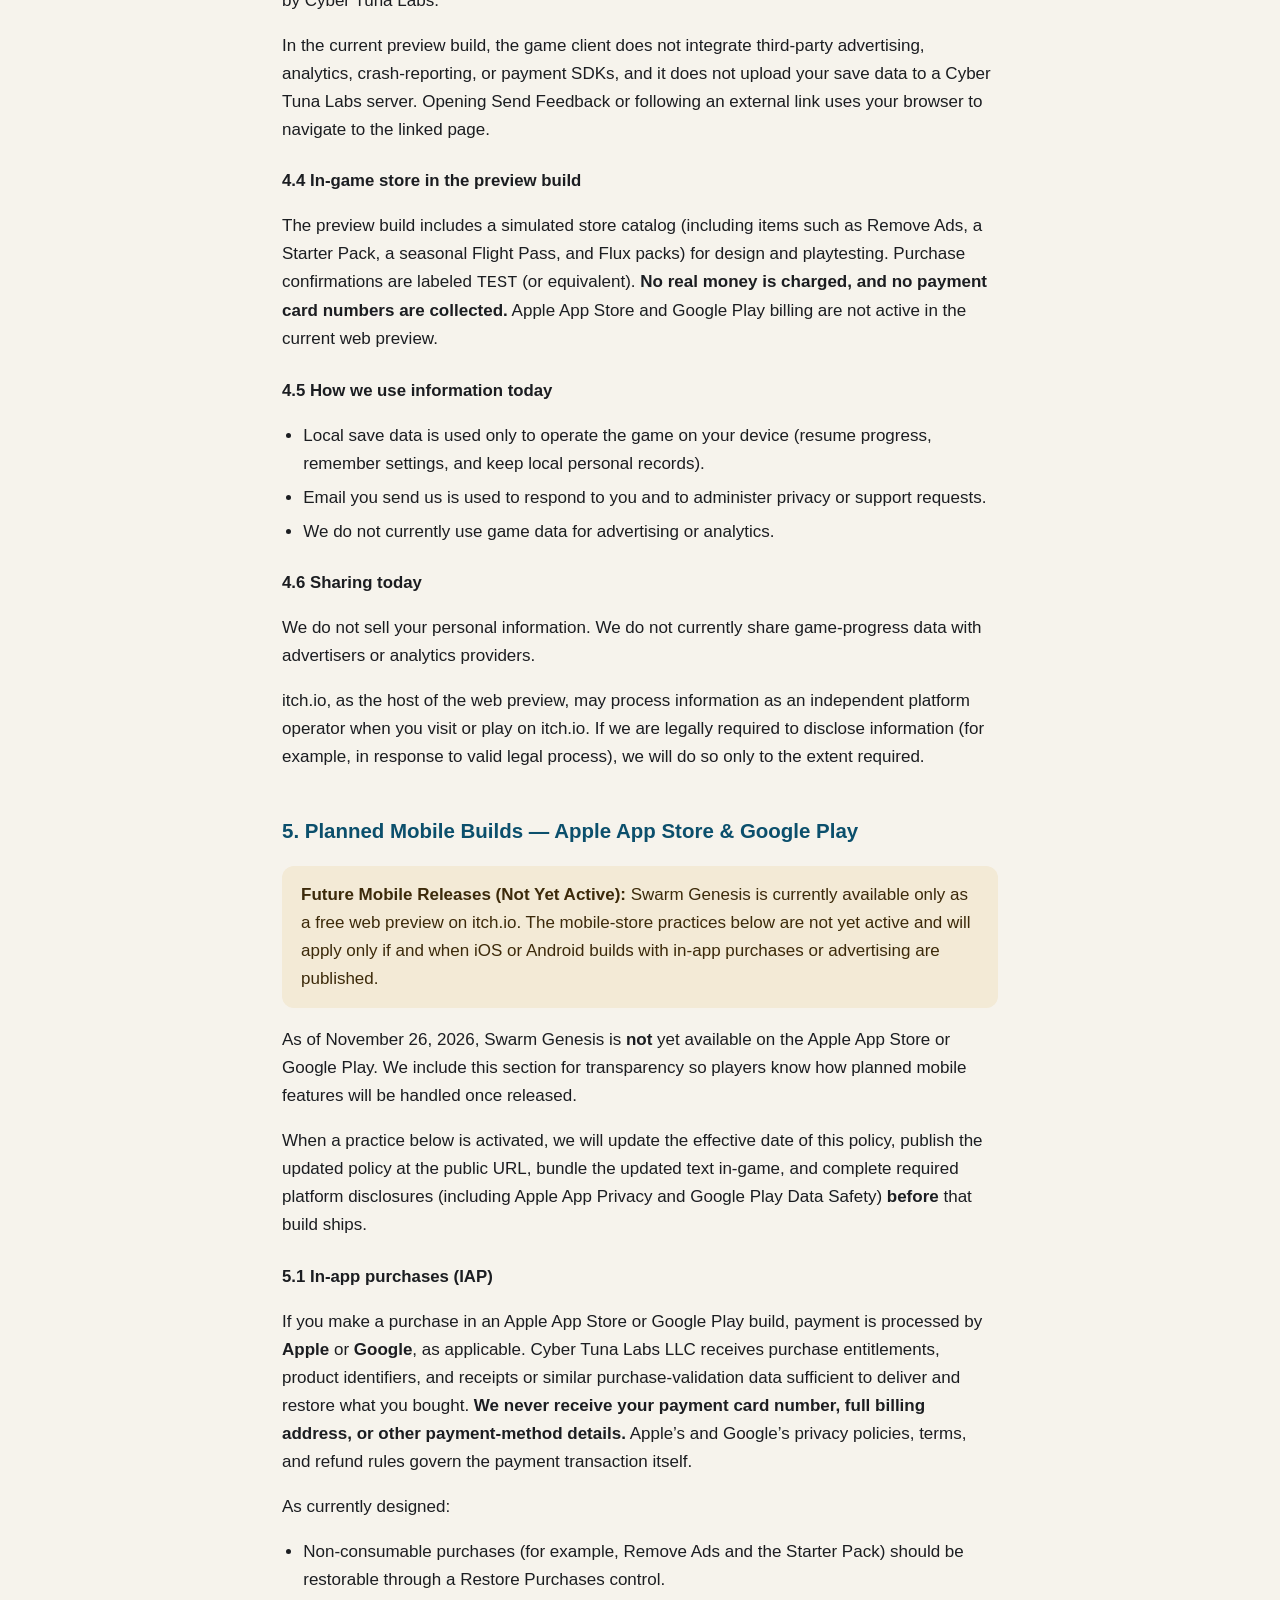
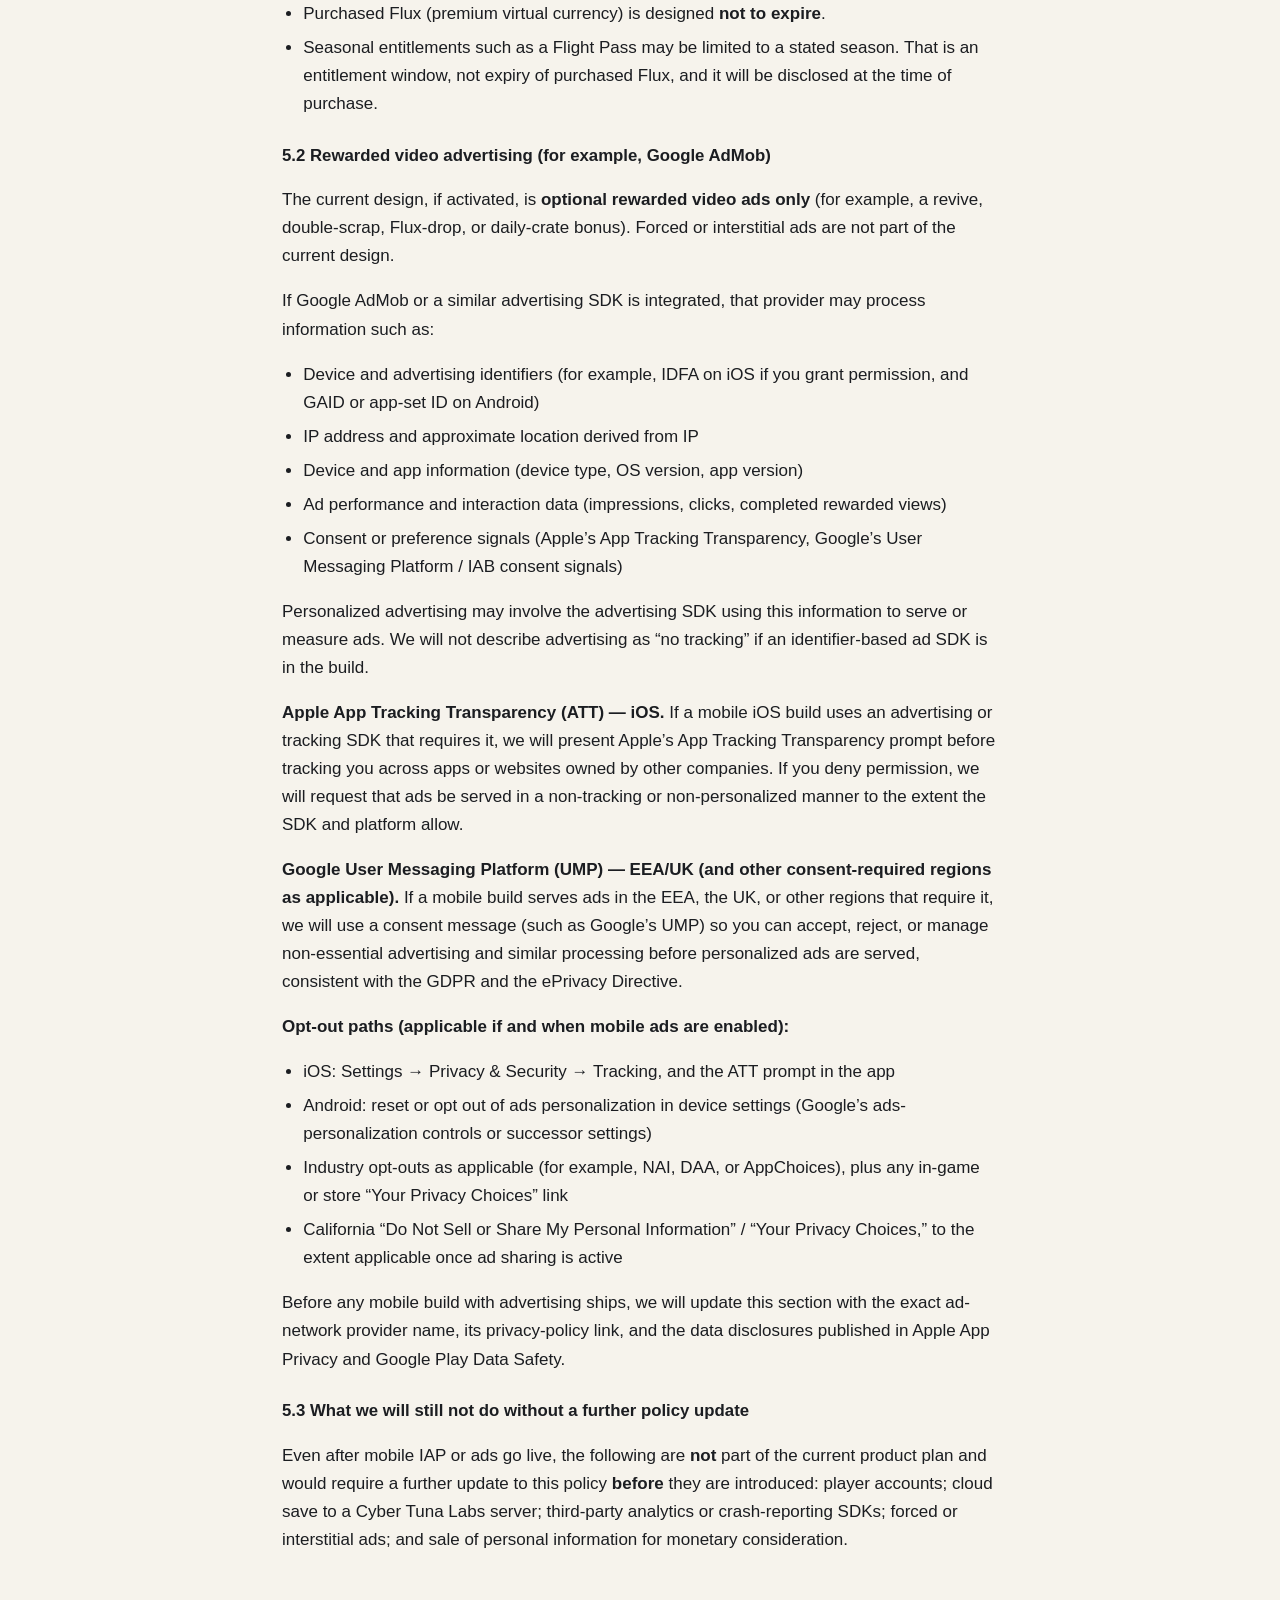
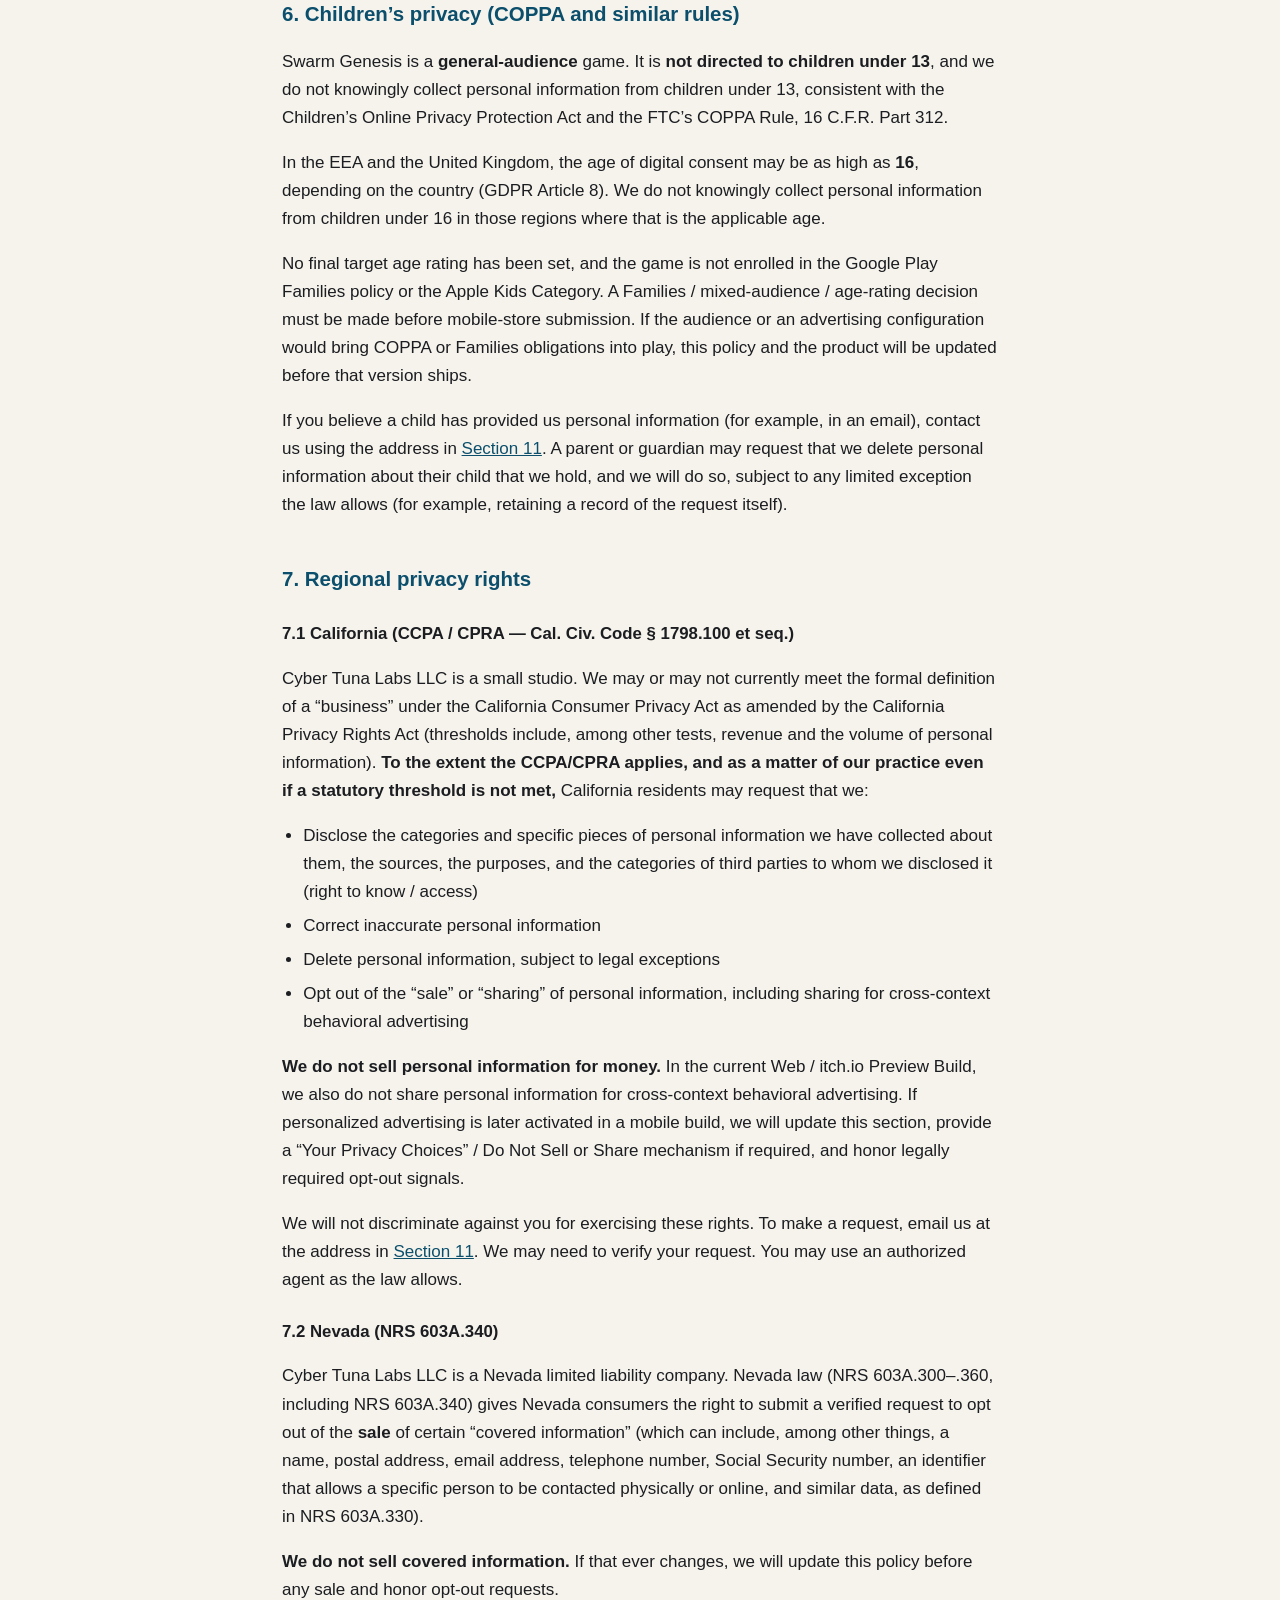
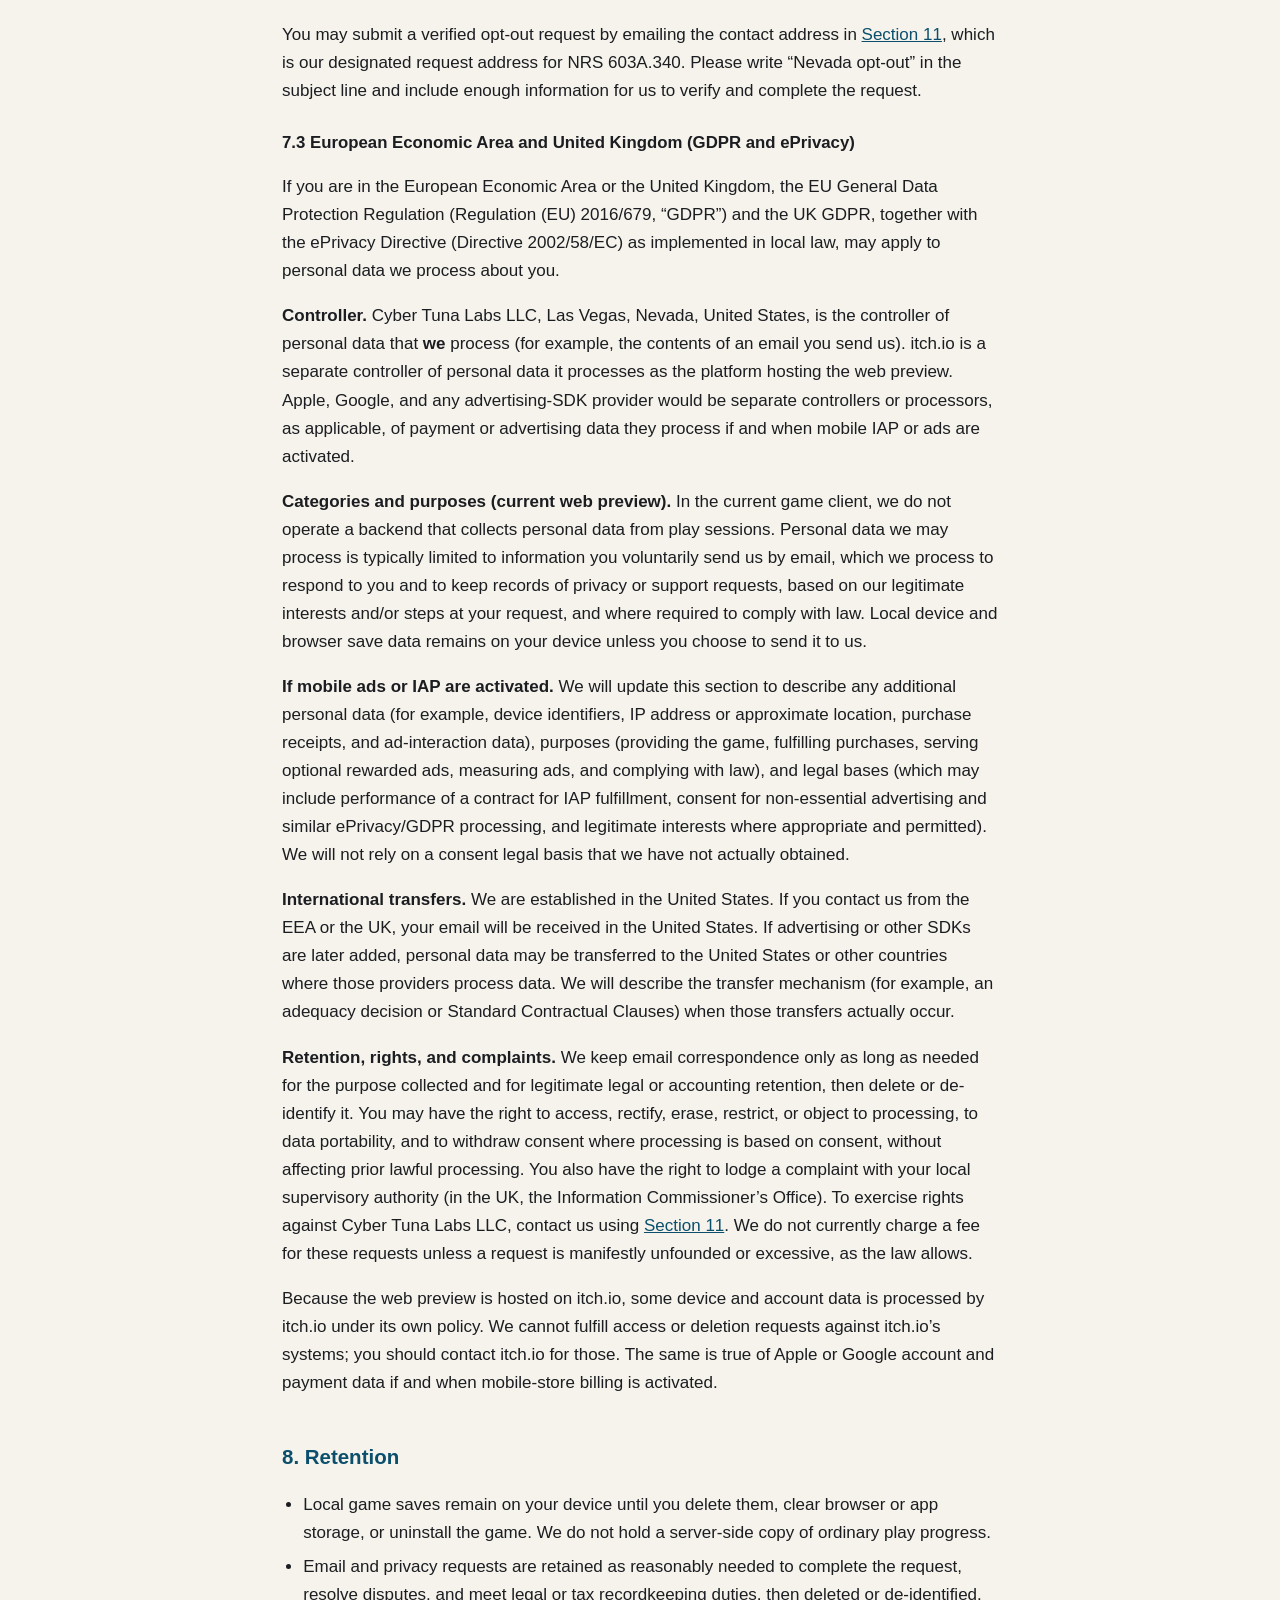
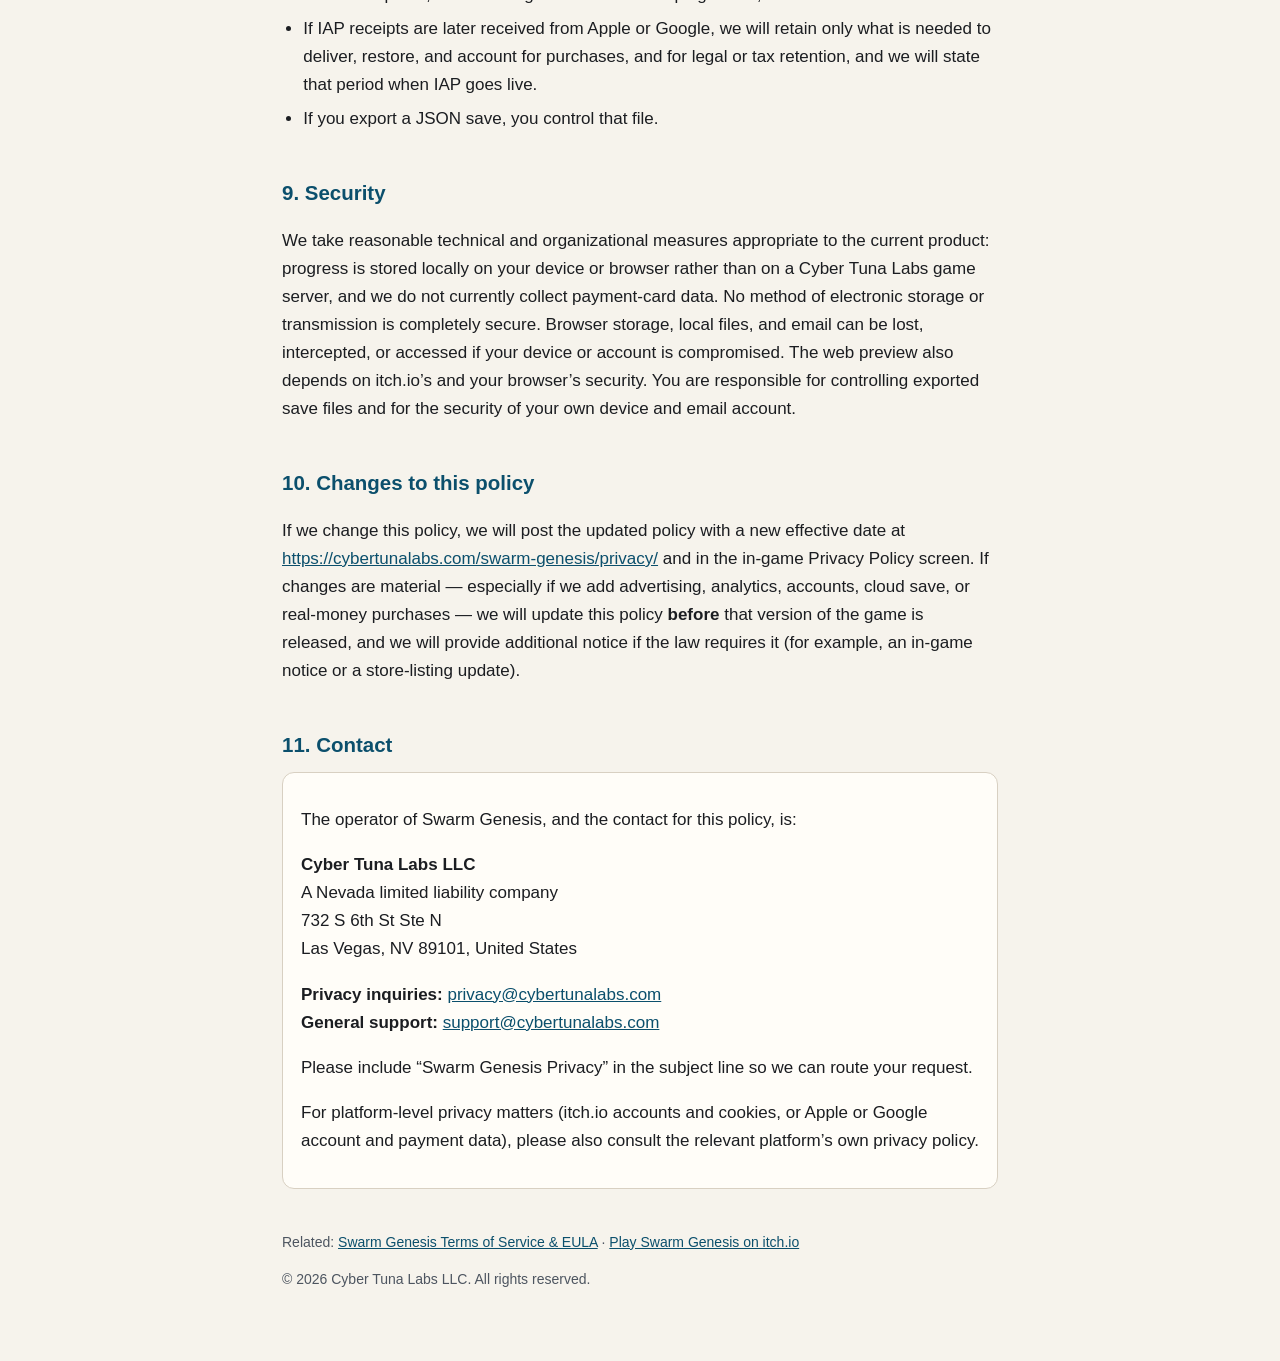
==== commit 3933fdea: "Publish the public Swarm Genesis privacy policy and terms. Replace the draft legal pages with the cl" ====
--- a/swarm-genesis/privacy/index.html
+++ b/swarm-genesis/privacy/index.html
@@ -7,8 +7,8 @@
 <link rel="icon" href="/assets/brand/favicon-192.png" sizes="192x192" type="image/png">
 <link rel="icon" href="/assets/brand/favicon-512.png" sizes="512x512" type="image/png">
 <link rel="apple-touch-icon" href="/assets/brand/favicon-192.png">
-<title>Swarm Genesis Privacy Policy — Cyber Tuna Labs LLC (Draft)</title>
-<meta name="description" content="Draft Privacy Policy for Swarm Genesis, operated by Cyber Tuna Labs LLC. For licensed counsel review before commercial launch.">
+<title>Swarm Genesis Privacy Policy — Cyber Tuna Labs LLC</title>
+<meta name="description" content="Privacy Policy for Swarm Genesis, operated by Cyber Tuna Labs LLC.">
 <style>
 
 :root{
@@ -141,7 +141,6 @@
 .studio-brand{display:inline-flex;align-items:center;line-height:0;}
 .studio-brand img{height:36px;width:auto;display:block;}
 .studio-bar-links{display:flex;flex-wrap:wrap;gap:4px 14px;}
-
 </style>
 </head>
 <body>
@@ -150,39 +149,21 @@
   <div class="studio-bar-inner">
     <a class="studio-brand" href="/"><picture><source type="image/webp" srcset="/assets/brand/logo-horizontal.webp"><img src="/assets/brand/logo-horizontal.png" width="418" height="114" alt="Cyber Tuna Labs"></picture></a>
     <span class="studio-bar-links">
-      <a href="/#games">Games</a>
-      <a href="/#studio">Studio</a>
-      <a href="/#press">Press &amp; Support</a>
-      <a href="/swarm-genesis/terms/">Terms</a>
+      <a href="/">Cyber Tuna Labs</a>
+      <a href="/swarm-genesis/terms/">Terms of Service</a>
     </span>
   </div>
 </nav>
-<div class="banner" role="note">DRAFT — FOR LICENSED COUNSEL REVIEW BEFORE COMMERCIAL LAUNCH — Not legal advice and not a final, in-force privacy policy.</div>
 <header>
   <h1>Swarm Genesis — Privacy Policy</h1>
-  <p class="meta"><strong>Proposed effective date:</strong> November 25, 2026</p>
-  <p class="meta"><strong>Last updated:</strong> November 25, 2026</p>
+  <p class="meta"><strong>Effective date:</strong> November 26, 2026</p>
+  <p class="meta"><strong>Last updated:</strong> November 26, 2026</p>
   <p class="meta"><strong>Operator:</strong> Cyber Tuna Labs LLC, a Nevada limited liability company, Las Vegas, Nevada, United States</p>
   <p class="meta"><strong>Product:</strong> Swarm Genesis</p>
-  <p class="meta"><strong>Current public web preview:</strong> <a href="https://bcatuna.itch.io/swarm-genesis">https://bcatuna.itch.io/swarm-genesis</a></p>
+  <p class="meta"><strong>Public web preview:</strong> <a href="https://cybertunalabs.itch.io/swarm-genesis">https://cybertunalabs.itch.io/swarm-genesis</a></p>
+  <p class="meta"><strong>Official policy URL:</strong> <a href="https://cybertunalabs.com/swarm-genesis/privacy/">https://cybertunalabs.com/swarm-genesis/privacy/</a></p>
 </header>
 <main id="main">
-  <div class="note">
-    <p>This document is an internal draft prepared for Cyber Tuna Labs LLC. It is <strong>not legal advice</strong>, has <strong>not</strong> been approved by a licensed attorney, and is <strong>not</strong> a final, in-force privacy policy. Do not publish, bundle as final, or rely on this draft for a paid or mobile-store launch until licensed counsel has reviewed it and the operator has posted the approved version at a public URL.</p>
-  </div>
-
-  <div class="decisions">
-    <h2>Decisions required before public hosting</h2>
-    <ul>
-      <li>Public contact email locked: <strong>privacy@cybertunalabs.com</strong>.</li>
-      <li>Confirm the public <code>https</code> URL / domain that will host this policy and the Terms of Service (none is verified yet).</li>
-      <li>Add a mailing address here if counsel recommends one and the address is confirmed (none is published in this draft).</li>
-      <li>Keep Section 5 (Planned Mobile Builds) clearly inactive until real mobile in-app purchases or AdMob (or another ad SDK) actually go live; then activate the relevant subsections, update the effective date, and complete Apple App Privacy and Google Play Data Safety disclosures <strong>before</strong> that build ships.</li>
-      <li>Licensed counsel review, including CCPA “business” threshold, Nevada NRS 603A “sale” analysis for any future ad SDK, GDPR roles and transfer language, and COPPA / age-rating / Families decisions.</li>
-    </ul>
-  </div>
-
-  <p>This draft replaces the prior in-game policy dated October 28, 2026, which named an individual (“a game by Brandon Catuna”) as the operator, was not linked on the itch.io page, and overstated that the game “plays fully offline” and “does not send anything over the internet.”</p>
 
   <nav class="toc" aria-label="Table of contents">
     <h2>Contents</h2>
@@ -208,8 +189,8 @@
   <h2 id="scope">2. Scope and current status</h2>
   <p>This policy covers:</p>
   <ol>
-    <li>The <strong>Web / itch.io Preview Build</strong> that is publicly available today as a free, in-development HTML5 game at <a href="https://bcatuna.itch.io/swarm-genesis">https://bcatuna.itch.io/swarm-genesis</a>; and</li>
-    <li><strong>Planned Mobile Builds</strong> for the Apple App Store and Google Play, described in <a href="#planned-mobile">Section 5</a>. Those builds <strong>are not live</strong> as of the proposed effective date. Section 5 is marked <strong>[ACTIVATE ONLY WHEN MOBILE IAP / ADMOB GO LIVE]</strong> and does <strong>not</strong> describe current data practices.</li>
+    <li>The <strong>Web / itch.io Preview Build</strong> that is publicly available today as a free, in-development HTML5 game at <a href="https://cybertunalabs.itch.io/swarm-genesis">https://cybertunalabs.itch.io/swarm-genesis</a>; and</li>
+    <li><strong>Planned Mobile Builds</strong> for the Apple App Store and Google Play, described in <a href="#planned-mobile">Section 5</a>. Those builds <strong>are not live</strong> as of the effective date. Section 5 is marked <strong>(not yet active — applies only if and when mobile store builds launch)</strong> and does <strong>not</strong> describe current data practices.</li>
   </ol>
   <p>As of November 25, 2026, Swarm Genesis does <strong>not</strong> include player accounts, cloud save to a Cyber Tuna Labs server, a studio game backend, third-party analytics SDKs, crash-reporting SDKs, advertising SDKs, or real-money payment SDKs. In-game store items in the public preview are simulated (<code>TEST</code>) and charge no real money.</p>
 
@@ -229,7 +210,7 @@
   <ul>
     <li>We do not currently require an account, and the game does not currently collect your name, email address, or payment information.</li>
     <li>If you email us (for example, a privacy request or a support question), we will receive whatever you include in that message and will use it to respond and to keep a record of the request as needed.</li>
-    <li>If you use the in-game Send Feedback control, your browser opens <a href="https://bcatuna.itch.io/swarm-genesis">https://bcatuna.itch.io/swarm-genesis</a>. Any comment, account activity, or cookie on that page is governed by itch.io, not by a Cyber Tuna Labs comment system.</li>
+    <li>If you use the in-game Send Feedback control, your browser opens <a href="https://cybertunalabs.itch.io/swarm-genesis">https://cybertunalabs.itch.io/swarm-genesis</a>. Any comment, account activity, or cookie on that page is governed by itch.io, not by a Cyber Tuna Labs comment system.</li>
   </ul>
 
   <h3 id="local-storage">4.2 Game progress and local storage</h3>
@@ -242,7 +223,6 @@
   <p>Browser storage can be cleared, blocked, or treated as ephemeral (for example, in some embedded iframe or third-party storage situations, including some in-app browsers). Clearing site data, using a private window, or uninstalling the game can delete your progress. We do not operate a cloud backup and do not warrant that local progress will survive browser, device, or version changes. See also the Terms of Service.</p>
 
   <h3 id="network">4.3 Network activity on the web preview</h3>
-  <p>The prior draft’s statement that Swarm Genesis “plays fully offline” and “does not send anything over the internet” is <strong>not accurate</strong> for the public web preview, and we do not make that claim.</p>
   <p>The web build must be downloaded and run in your browser from itch.io’s hosting. That involves ordinary network requests to itch.io (and any content-delivery systems itch.io uses) to fetch the game, and may involve itch.io cookies, logs, and account features if you are logged into itch.io. Those practices are governed by <a href="https://itch.io/docs/legal/privacy-policy">itch.io’s Privacy Policy</a> and <a href="https://itch.io/docs/legal/terms">Terms of Service</a>, not by Cyber Tuna Labs.</p>
   <p>In the current preview build, the game client does not integrate third-party advertising, analytics, crash-reporting, or payment SDKs, and it does not upload your save data to a Cyber Tuna Labs server. Opening Send Feedback or following an external link uses your browser to navigate to the linked page.</p>
 
@@ -261,13 +241,12 @@
   <p>itch.io, as the host of the web preview, may process information as an independent platform operator when you visit or play on itch.io. If we are legally required to disclose information (for example, in response to valid legal process), we will do so only to the extent required.</p>
 
   <h2 id="planned-mobile">5. Planned Mobile Builds — Apple App Store &amp; Google Play</h2>
-  <p class="activate" role="note">[ACTIVATE ONLY WHEN MOBILE IAP / ADMOB GO LIVE]</p>
-  <p>As of November 25, 2026, Swarm Genesis is <strong>not</strong> available on the Apple App Store or Google Play, and the practices in this Section 5 are <strong>not active</strong>. This section is included so the policy can be updated honestly when those features ship. Until a mobile store build with real in-app purchases or advertising is released, <strong>do not treat this section as a description of current practice.</strong></p>
+  <p class="note" role="note"><strong>Future Mobile Releases (Not Yet Active):</strong> Swarm Genesis is currently available only as a free web preview on itch.io. The mobile-store practices below are not yet active and will apply only if and when iOS or Android builds with in-app purchases or advertising are published.</p>
+  <p>As of November 26, 2026, Swarm Genesis is <strong>not</strong> yet available on the Apple App Store or Google Play. We include this section for transparency so players know how planned mobile features will be handled once released.</p>
   <p>When a practice below is activated, we will update the effective date of this policy, publish the updated policy at the public URL, bundle the updated text in-game, and complete required platform disclosures (including Apple App Privacy and Google Play Data Safety) <strong>before</strong> that build ships.</p>
 
   <h3 id="iap">5.1 In-app purchases (IAP)</h3>
-  <p class="activate" role="note">[ACTIVATE ONLY WHEN MOBILE IAP GOES LIVE]</p>
-  <p>If you make a purchase in an Apple App Store or Google Play build, payment is processed by <strong>Apple</strong> or <strong>Google</strong>, as applicable. Cyber Tuna Labs LLC receives purchase entitlements, product identifiers, and receipts or similar purchase-validation data sufficient to deliver and restore what you bought. <strong>We never receive your payment card number, full billing address, or other payment-method details.</strong> Apple’s and Google’s privacy policies, terms, and refund rules govern the payment transaction itself.</p>
+    <p>If you make a purchase in an Apple App Store or Google Play build, payment is processed by <strong>Apple</strong> or <strong>Google</strong>, as applicable. Cyber Tuna Labs LLC receives purchase entitlements, product identifiers, and receipts or similar purchase-validation data sufficient to deliver and restore what you bought. <strong>We never receive your payment card number, full billing address, or other payment-method details.</strong> Apple’s and Google’s privacy policies, terms, and refund rules govern the payment transaction itself.</p>
   <p>As currently designed:</p>
   <ul>
     <li>Non-consumable purchases (for example, Remove Ads and the Starter Pack) should be restorable through a Restore Purchases control.</li>
@@ -276,8 +255,7 @@
   </ul>
 
   <h3 id="ads">5.2 Rewarded video advertising (for example, Google AdMob)</h3>
-  <p class="activate" role="note">[ACTIVATE ONLY WHEN ADMOB / REWARDED ADS GO LIVE]</p>
-  <p>The current design, if activated, is <strong>optional rewarded video ads only</strong> (for example, a revive, double-scrap, Flux-drop, or daily-crate bonus). Forced or interstitial ads are not part of the current design.</p>
+    <p>The current design, if activated, is <strong>optional rewarded video ads only</strong> (for example, a revive, double-scrap, Flux-drop, or daily-crate bonus). Forced or interstitial ads are not part of the current design.</p>
   <p>If Google AdMob or a similar advertising SDK is integrated, that provider may process information such as:</p>
   <ul>
     <li>Device and advertising identifiers (for example, IDFA on iOS if you grant permission, and GAID or app-set ID on Android)</li>
@@ -289,14 +267,14 @@
   <p>Personalized advertising may involve the advertising SDK using this information to serve or measure ads. We will not describe advertising as “no tracking” if an identifier-based ad SDK is in the build.</p>
   <p><strong>Apple App Tracking Transparency (ATT) — iOS.</strong> If a mobile iOS build uses an advertising or tracking SDK that requires it, we will present Apple’s App Tracking Transparency prompt before tracking you across apps or websites owned by other companies. If you deny permission, we will request that ads be served in a non-tracking or non-personalized manner to the extent the SDK and platform allow.</p>
   <p><strong>Google User Messaging Platform (UMP) — EEA/UK (and other consent-required regions as applicable).</strong> If a mobile build serves ads in the EEA, the UK, or other regions that require it, we will use a consent message (such as Google’s UMP) so you can accept, reject, or manage non-essential advertising and similar processing before personalized ads are served, consistent with the GDPR and the ePrivacy Directive.</p>
-  <p><strong>Opt-out paths (to be confirmed and linked when ads go live):</strong></p>
+  <p><strong>Opt-out paths (applicable if and when mobile ads are enabled):</strong></p>
   <ul>
     <li>iOS: Settings → Privacy &amp; Security → Tracking, and the ATT prompt in the app</li>
     <li>Android: reset or opt out of ads personalization in device settings (Google’s ads-personalization controls or successor settings)</li>
     <li>Industry opt-outs as applicable (for example, NAI, DAA, or AppChoices), plus any in-game or store “Your Privacy Choices” link</li>
     <li>California “Do Not Sell or Share My Personal Information” / “Your Privacy Choices,” to the extent applicable once ad sharing is active</li>
   </ul>
-  <p>Licensed counsel should confirm whether a particular AdMob or other ad-SDK configuration is a “sale” or “share” under the CPRA, or a “sale” of covered information under Nevada law, before ads go live. This subsection must also be completed with the actual SDK name, the provider’s privacy-policy URL, and the precise data types disclosed in App Privacy / Data Safety <strong>before</strong> a build with ads ships.</p>
+  <p>Before any mobile build with advertising ships, we will update this section with the exact ad-network provider name, its privacy-policy link, and the data disclosures published in Apple App Privacy and Google Play Data Safety.</p>
 
   <h3 id="not-planned">5.3 What we will still not do without a further policy update</h3>
   <p>Even after mobile IAP or ads go live, the following are <strong>not</strong> part of the current product plan and would require a further update to this policy <strong>before</strong> they are introduced: player accounts; cloud save to a Cyber Tuna Labs server; third-party analytics or crash-reporting SDKs; forced or interstitial ads; and sale of personal information for monetary consideration.</p>
@@ -317,20 +295,20 @@
     <li>Delete personal information, subject to legal exceptions</li>
     <li>Opt out of the “sale” or “sharing” of personal information, including sharing for cross-context behavioral advertising</li>
   </ul>
-  <p><strong>We do not sell personal information for money.</strong> In the current Web / itch.io Preview Build, we also do not share personal information for cross-context behavioral advertising. If personalized advertising is later activated in a mobile build, we will update this section, provide a “Your Privacy Choices” / Do Not Sell or Share mechanism if required, and honor legally required opt-out signals as counsel advises.</p>
-  <p>We will not discriminate against you for exercising these rights. To make a request, email us at the address in <a href="#contact">Section 11</a>. We may need to verify your request. You may use an authorized agent as the law allows. Licensed counsel should confirm threshold applicability, verification, and any required appeals language before paid mobile launch.</p>
+  <p><strong>We do not sell personal information for money.</strong> In the current Web / itch.io Preview Build, we also do not share personal information for cross-context behavioral advertising. If personalized advertising is later activated in a mobile build, we will update this section, provide a “Your Privacy Choices” / Do Not Sell or Share mechanism if required, and honor legally required opt-out signals.</p>
+  <p>We will not discriminate against you for exercising these rights. To make a request, email us at the address in <a href="#contact">Section 11</a>. We may need to verify your request. You may use an authorized agent as the law allows.</p>
 
   <h3 id="nevada">7.2 Nevada (NRS 603A.340)</h3>
   <p>Cyber Tuna Labs LLC is a Nevada limited liability company. Nevada law (NRS 603A.300–.360, including NRS 603A.340) gives Nevada consumers the right to submit a verified request to opt out of the <strong>sale</strong> of certain “covered information” (which can include, among other things, a name, postal address, email address, telephone number, Social Security number, an identifier that allows a specific person to be contacted physically or online, and similar data, as defined in NRS 603A.330).</p>
   <p><strong>We do not sell covered information.</strong> If that ever changes, we will update this policy before any sale and honor opt-out requests.</p>
-  <p>You may submit a verified opt-out request by emailing the contact address in <a href="#contact">Section 11</a>, which is our designated request address for NRS 603A.340. Please write “Nevada opt-out” in the subject line and include enough information for us to verify and complete the request. Licensed counsel should confirm whether any future advertising-SDK configuration would be a “sale” under Nevada’s definition (which is narrower than California’s “sale” / “share” concepts) when ads go live.</p>
+  <p>You may submit a verified opt-out request by emailing the contact address in <a href="#contact">Section 11</a>, which is our designated request address for NRS 603A.340. Please write “Nevada opt-out” in the subject line and include enough information for us to verify and complete the request.</p>
 
   <h3 id="gdpr">7.3 European Economic Area and United Kingdom (GDPR and ePrivacy)</h3>
   <p>If you are in the European Economic Area or the United Kingdom, the EU General Data Protection Regulation (Regulation (EU) 2016/679, “GDPR”) and the UK GDPR, together with the ePrivacy Directive (Directive 2002/58/EC) as implemented in local law, may apply to personal data we process about you.</p>
-  <p><strong>Controller.</strong> Cyber Tuna Labs LLC, Las Vegas, Nevada, United States, is the controller of personal data that <strong>we</strong> process (for example, the contents of an email you send us). itch.io is a separate controller of personal data it processes as the platform hosting the web preview. Apple, Google, and any advertising-SDK provider would be separate controllers or processors, as applicable, of payment or advertising data they process if and when mobile IAP or ads are activated. Those roles must be confirmed with counsel and documented in this policy before those features go live.</p>
+  <p><strong>Controller.</strong> Cyber Tuna Labs LLC, Las Vegas, Nevada, United States, is the controller of personal data that <strong>we</strong> process (for example, the contents of an email you send us). itch.io is a separate controller of personal data it processes as the platform hosting the web preview. Apple, Google, and any advertising-SDK provider would be separate controllers or processors, as applicable, of payment or advertising data they process if and when mobile IAP or ads are activated.</p>
   <p><strong>Categories and purposes (current web preview).</strong> In the current game client, we do not operate a backend that collects personal data from play sessions. Personal data we may process is typically limited to information you voluntarily send us by email, which we process to respond to you and to keep records of privacy or support requests, based on our legitimate interests and/or steps at your request, and where required to comply with law. Local device and browser save data remains on your device unless you choose to send it to us.</p>
   <p><strong>If mobile ads or IAP are activated.</strong> We will update this section to describe any additional personal data (for example, device identifiers, IP address or approximate location, purchase receipts, and ad-interaction data), purposes (providing the game, fulfilling purchases, serving optional rewarded ads, measuring ads, and complying with law), and legal bases (which may include performance of a contract for IAP fulfillment, consent for non-essential advertising and similar ePrivacy/GDPR processing, and legitimate interests where appropriate and permitted). We will not rely on a consent legal basis that we have not actually obtained.</p>
-  <p><strong>International transfers.</strong> We are established in the United States. If you contact us from the EEA or the UK, your email will be received in the United States. If advertising or other SDKs are later added, personal data may be transferred to the United States or other countries where those providers process data. We will describe the transfer mechanism (for example, an adequacy decision or Standard Contractual Clauses) when those transfers actually occur. Counsel should complete this subsection before an ad SDK ships.</p>
+  <p><strong>International transfers.</strong> We are established in the United States. If you contact us from the EEA or the UK, your email will be received in the United States. If advertising or other SDKs are later added, personal data may be transferred to the United States or other countries where those providers process data. We will describe the transfer mechanism (for example, an adequacy decision or Standard Contractual Clauses) when those transfers actually occur.</p>
   <p><strong>Retention, rights, and complaints.</strong> We keep email correspondence only as long as needed for the purpose collected and for legitimate legal or accounting retention, then delete or de-identify it. You may have the right to access, rectify, erase, restrict, or object to processing, to data portability, and to withdraw consent where processing is based on consent, without affecting prior lawful processing. You also have the right to lodge a complaint with your local supervisory authority (in the UK, the Information Commissioner’s Office). To exercise rights against Cyber Tuna Labs LLC, contact us using <a href="#contact">Section 11</a>. We do not currently charge a fee for these requests unless a request is manifestly unfounded or excessive, as the law allows.</p>
   <p>Because the web preview is hosted on itch.io, some device and account data is processed by itch.io under its own policy. We cannot fulfill access or deletion requests against itch.io’s systems; you should contact itch.io for those. The same is true of Apple or Google account and payment data if and when mobile-store billing is activated.</p>
 
@@ -346,22 +324,24 @@
   <p>We take reasonable technical and organizational measures appropriate to the current product: progress is stored locally on your device or browser rather than on a Cyber Tuna Labs game server, and we do not currently collect payment-card data. No method of electronic storage or transmission is completely secure. Browser storage, local files, and email can be lost, intercepted, or accessed if your device or account is compromised. The web preview also depends on itch.io’s and your browser’s security. You are responsible for controlling exported save files and for the security of your own device and email account.</p>
 
   <h2 id="changes">10. Changes to this policy</h2>
-  <p>If we change this policy, we will post the updated policy with a new effective date at the public URL (once hosted) and in the in-game Privacy Policy screen. If changes are material — especially if we add advertising, analytics, accounts, cloud save, or real-money purchases — we will update this policy <strong>before</strong> that version of the game is released, and we will provide additional notice if the law requires it (for example, an in-game notice or a store-listing update).</p>
+  <p>If we change this policy, we will post the updated policy with a new effective date at <a href="https://cybertunalabs.com/swarm-genesis/privacy/">https://cybertunalabs.com/swarm-genesis/privacy/</a> and in the in-game Privacy Policy screen. If changes are material — especially if we add advertising, analytics, accounts, cloud save, or real-money purchases — we will update this policy <strong>before</strong> that version of the game is released, and we will provide additional notice if the law requires it (for example, an in-game notice or a store-listing update).</p>
 
   <h2 id="contact">11. Contact</h2>
   <div class="contact">
     <p>The operator of Swarm Genesis, and the contact for this policy, is:</p>
     <p><strong>Cyber Tuna Labs LLC</strong><br>
     A Nevada limited liability company<br>
-    Las Vegas, Nevada, United States</p>
-    <p><strong>Email:</strong> <a href="mailto:privacy@cybertunalabs.com">privacy@cybertunalabs.com</a></p>
+    732 S 6th St Ste N<br>
+    Las Vegas, NV 89101, United States</p>
+    <p><strong>Privacy inquiries:</strong> <a href="mailto:privacy@cybertunalabs.com">privacy@cybertunalabs.com</a><br>
+    <strong>General support:</strong> <a href="mailto:support@cybertunalabs.com">support@cybertunalabs.com</a></p>
     <p>Please include “Swarm Genesis Privacy” in the subject line so we can route your request.</p>
-    <p>We do not currently publish a verified street mailing address in this draft. Add one here if counsel recommends it and the address is confirmed.</p>
     <p>For platform-level privacy matters (itch.io accounts and cookies, or Apple or Google account and payment data), please also consult the relevant platform’s own privacy policy.</p>
   </div>
 </main>
 <footer>
-  <p>Companion documents: Terms of Service / EULA (draft) and the Swarm Genesis bot handoff plan. This page is a draft for licensed counsel review and is not a final privacy policy. © 2026 Cyber Tuna Labs LLC.</p>
+  <p>Related: <a href="https://cybertunalabs.com/swarm-genesis/terms/">Swarm Genesis Terms of Service &amp; EULA</a> · <a href="https://cybertunalabs.itch.io/swarm-genesis">Play Swarm Genesis on itch.io</a></p>
+  <p>© 2026 Cyber Tuna Labs LLC. All rights reserved.</p>
 </footer>
 </body>
 </html>
